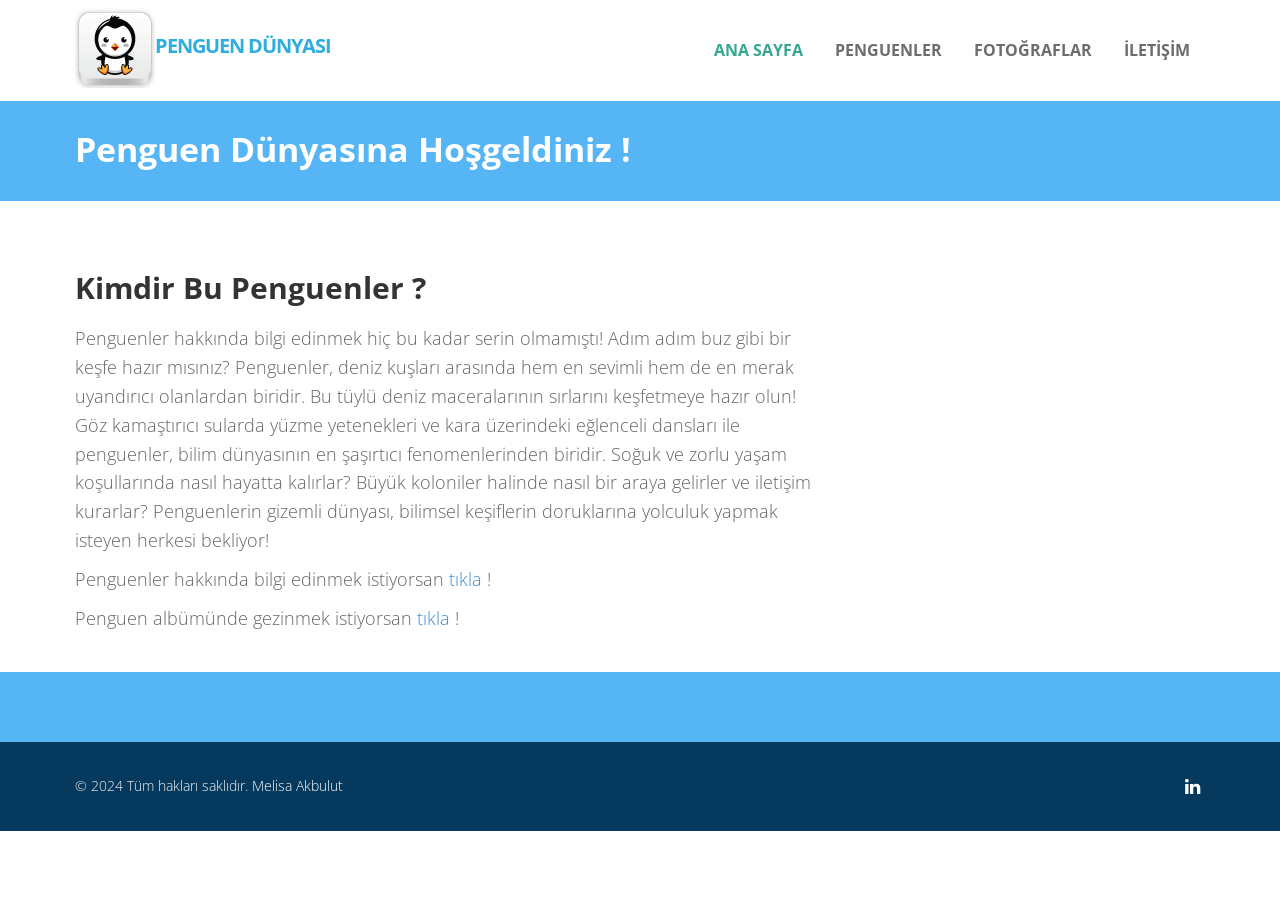
==== index.html @ 96fd43f3 "initial commit" ====
<!DOCTYPE html>
<html lang="tr">

<head>
	<meta charset="utf-8">
	<title>Penguen Dünyası</title>
	<meta name="viewport" content="width=device-width, initial-scale=1.0" />
	<meta name="description" content="" />
	<meta name="author" content="http://webthemez.com" />
	<link href="css/bootstrap.min.css" rel="stylesheet" />
	<link href="css/fancybox/jquery.fancybox.css" rel="stylesheet">
	<link href="css/jcarousel.css" rel="stylesheet" />
	<link href="css/flexslider.css" rel="stylesheet" />
	<link href="js/owl-carousel/owl.carousel.css" rel="stylesheet">
	<link href="css/style.css" rel="stylesheet" />
</head>

<body>
	<div id="wrapper">
		<header>
			<div class="navbar navbar-default navbar-static-top">
				<div class="container">
					<div class="navbar-header">
						<button type="button" class="navbar-toggle" data-toggle="collapse"
							data-target=".navbar-collapse">
							<span class="icon-bar"></span>
							<span class="icon-bar"></span>
							<span class="icon-bar"></span>
						</button>
					</div>
					<a class="navbar-brand" href="index.html"><img src="img/logo.png"
							alt="logo" />Penguen Dünyası</a>
					<div class="navbar-collapse collapse ">
						<ul class="nav navbar-nav">
							<li class="active"><a href="index.html">Ana Sayfa</a></li>
							<li><a href="about.html">Penguenler</a></li>
							<li><a href="services.html">Fotoğraflar</a></li>
							<li><a href="contact.html">İletişim</a></li>
						</ul>
					</div>
				</div>
			</div>
		</header>
		<section id="featured">
			<section id="inner-headline">
				<div class="container">
					<div class="row">
						<div class="col-lg-12">
							<h2 class="pageTitle">Penguen Dünyasına Hoşgeldiniz !</h2>
						</div>
					</div>
				</div>
			</section>
			<section id="content">
				<div class="container">
					<div class="row">
						<div class="col-md-8">
							<!-- Heading and para -->
							<div class="block-heading-two">
								<h3><span>Kimdir Bu Penguenler ?</span></h3>
							</div>
							<p>Penguenler hakkında bilgi edinmek hiç bu kadar serin
								olmamıştı! Adım adım buz gibi bir keşfe hazır mısınız?
								Penguenler, deniz kuşları arasında hem en sevimli hem de
								en merak uyandırıcı olanlardan biridir. Bu tüylü deniz
								maceralarının sırlarını keşfetmeye hazır olun! Göz
								kamaştırıcı sularda yüzme yetenekleri ve kara üzerindeki
								eğlenceli dansları ile penguenler, bilim dünyasının en
								şaşırtıcı fenomenlerinden biridir. Soğuk ve zorlu yaşam
								koşullarında nasıl hayatta kalırlar? Büyük koloniler
								halinde nasıl bir araya gelirler ve iletişim kurarlar?
								Penguenlerin gizemli dünyası, bilimsel keşiflerin
								doruklarına yolculuk yapmak isteyen herkesi bekliyor!
							</p>
							<p>Penguenler hakkında bilgi edinmek istiyorsan <a
									href="about.html">tıkla</a> !</p>
							<p>Penguen albümünde gezinmek istiyorsan <a
									href="services.html">tıkla</a> !</p>
						</div>
						<div class="col-md-4">
							<img style="max-width: 100%; max-height: 100%; margin-left: auto; margin-right: auto; display: block;"
								src="img/anasayfa.jpg" alt=""
								title="Bir Penguen Ailesi">
						</div>
					</div>


				</div>

			</section>
	</div>
	<footer>
		<div id="sub-footer">
			<div class="container">
				<div class="row">
					<div class="col-lg-6">
						<div class="copyright">
							<p>
								<span>&copy; 2024 Tüm hakları saklıdır.
								</span><a href="https://github.com/melibyte"
									target="_blank">Melisa Akbulut</a>
							</p>
						</div>
					</div>
					<div class="col-lg-6">
						<ul class="social-network">
							<li><a href="https://www.linkedin.com/in/melisa-akbulut/"
									data-placement="top" title="Linkedin"><i
										class="fa fa-linkedin"></i></a></li>
						</ul>
					</div>
				</div>
			</div>
		</div>
	</footer>
	</div>
	<script src="js/jquery.js"></script>
	<script src="js/jquery.easing.1.3.js"></script>
	<script src="js/bootstrap.min.js"></script>
	<script src="js/jquery.fancybox.pack.js"></script>
	<script src="js/jquery.fancybox-media.js"></script>
	<script src="js/portfolio/jquery.quicksand.js"></script>
	<script src="js/portfolio/setting.js"></script>
	<script src="js/jquery.flexslider.js"></script>
	<script src="js/animate.js"></script>
	<script src="js/custom.js"></script>
	<script src="js/owl-carousel/owl.carousel.js"></script>
</body>

</html>
---- css/style.css ----
/*
Author URI: http://webthemez.com/
Note: 
Licence under Creative Commons Attribution 3.0 
Donate to remove the back-link (webthemez.com) in this web template 
-------------------------------------------------------*/

@import url('http://fonts.googleapis.com/css?family=Noto+Serif:400,400italic,700|Open+Sans:400,600,700'); 
@import url('font-awesome.css');  
@import url('animate.css');


body {
	font-family:'Open Sans', Arial, sans-serif;
	font-size:18px;
	font-weight:300;
	line-height:1.6em;
	color:#656565;
}

a:active {
	outline:0;
}

.clear {
	clear:both;
}

h1,h2, h3, h4, h5, h6 {
	font-family:'Open Sans', Arial, sans-serif;
	font-weight:700;
	line-height:1.1em;
	color:#333;
	margin-bottom: 20px;
}
 
.container {
	padding:0 20px 0 20px;
	position:relative;
}

#wrapper{
	width:100%;
	margin:0;	
	padding:0;
}

.row,.row-fluid {
	margin-bottom:30px;
}

.row .row,.row-fluid .row-fluid{
	margin-bottom:30px;
}

.row.nomargin,.row-fluid.nomargin {
	margin-bottom:0;
}

img.img-polaroid {
	margin:0 0 20px 0;
}
.img-box {
	max-width:100%;
}
/*  Header
==================================== */
 
header .navbar {
    margin-bottom: 0;
}

.navbar-default {
    border: none;
}

.navbar-brand {
    color: #222;
	text-transform: uppercase;
    font-size: 20px;
    font-weight: 700;
    line-height: 1em;
	letter-spacing: -1px;
    margin-top: -10px;
    padding: 0 0 0 15px;
}
.navbar-default .navbar-brand{
color: #2FADDE;
}

header .navbar-collapse  ul.navbar-nav {
    float: right;
    margin-right: 0;
}

header .navbar-default{
    background-color: #FFFFFF; 
}

header .nav li a:hover,
header .nav li a:focus,
header .nav li.active a,
header .nav li.active a:hover,
header .nav li a.dropdown-toggle:hover,
header .nav li a.dropdown-toggle:focus,
header .nav li.active ul.dropdown-menu li a:hover,
header .nav li.active ul.dropdown-menu li.active a{
    -webkit-transition: all .3s ease;
    -moz-transition: all .3s ease;
    -ms-transition: all .3s ease;
    -o-transition: all .3s ease;
    transition: all .3s ease;
}


header .navbar-default .navbar-nav > .open > a,
header .navbar-default .navbar-nav > .open > a:hover,
header .navbar-default .navbar-nav > .open > a:focus {
    -webkit-transition: all .3s ease;
    -moz-transition: all .3s ease;
    -ms-transition: all .3s ease;
    -o-transition: all .3s ease;
    transition: all .3s ease;
}


header .navbar {
    min-height: 70px; 
	padding:18px 0;
}

header .navbar-nav > li  {
    padding-bottom: 12px;
    padding-top: 12px;
}

header  .navbar-nav > li > a {
    padding-bottom: 6px;
    padding-top: 5px;
    margin-left: 2px;
    line-height: 30px;
	font-weight: 700;
    -webkit-transition: all .3s ease;
    -moz-transition: all .3s ease;
    -ms-transition: all .3s ease;
    -o-transition: all .3s ease;
    transition: all .3s ease;
}


.dropdown-menu li a:hover {
    color: #fff !important;
}

header .nav .caret {
    border-bottom-color: #f5f5f5;
    border-top-color: #f5f5f5;
}
.navbar-default .navbar-nav > .active > a,
.navbar-default .navbar-nav > .active > a:hover,
.navbar-default .navbar-nav > .active > a:focus {
  background-color: #fff;
}
.navbar-default .navbar-nav > .open > a,
.navbar-default .navbar-nav > .open > a:hover,
.navbar-default .navbar-nav > .open > a:focus {
  background-color:  #fff;
}	
	

.dropdown-menu  {
    box-shadow: none;
    border-radius: 0;
	border: none;
}

.dropdown-menu li:last-child  {
	padding-bottom: 0 !important;
	margin-bottom: 0;
}

header .nav li .dropdown-menu  {
   padding: 0;
}

header .nav li .dropdown-menu li a {
   line-height: 28px;
   padding: 3px 12px;
}

/* --- menu --- */

header .navigation {
	float:right;
}

header ul.nav li {
	border:none;
	margin:0;
}

header ul.nav li a {	
	font-size:16px;
	border:none;
	font-weight:700;
	text-transform:uppercase;
}

header ul.nav li ul li a {	
	font-size:12px;
	border:none;
	font-weight:300;
	text-transform:uppercase;
}


.navbar .nav > li > a {
  color: #6C6C6C;
  text-shadow: none;
  /* border: 1px solid rgba(255, 255, 255, 0) !important; */
}

.navbar .nav a:hover {
	background:none;
}

.navbar .nav > .active > a,.navbar .nav > .active > a:hover {
	background:none;
	font-weight:700;
}

.navbar .nav > .active > a:active,.navbar .nav > .active > a:focus {
	background:none;
	outline:0;
	font-weight:700;
}

.navbar .nav li .dropdown-menu {
	z-index:2000;
}

header ul.nav li ul {
	margin-top:1px;
}
header ul.nav li ul li ul {
	margin:1px 0 0 1px;
}
.dropdown-menu .dropdown i {
	position:absolute;
	right:0;
	margin-top:3px;
	padding-left:20px;
}

.navbar .nav > li > .dropdown-menu:before {
  display: inline-block;
  border-right: none;
  border-bottom: none;
  border-left: none;
  border-bottom-color: none;
  content:none;
}
.navbar-default .navbar-nav>.active>a, .navbar-default .navbar-nav>.active>a:hover, .navbar-default .navbar-nav>.active>a:focus {
color: #37A691;  
/* background: #52C2AD; */
/* border: 1px solid #3AA994 !important; */
}


ul.nav li.dropdown a {
	z-index:1000;
	display:block;
}

 select.selectmenu {
	display:none;
}
.pageTitle{
color: #fff;
margin: 30px 0 3px;
display: inline-block;
}
 
#featured{
	width: 100%;
	background:#000;
	position:relative;
	margin:0;
	padding:0;
}

/*  Sliders
==================================== */
/* --- flexslider --- */

#featured .flexslider {
	padding:0;  
	background: #10264d; 
	position: relative; 
	/* zoom: 52; */
}
#featured .flexslider:after {
content:'';
background: rgba(17, 218, 180, 0.67);
position:absolute;
top:0px;
z-index:6;
width:100%;
height:100%;
}
.flex-direction-nav .flex-prev{
left:0px; 
}
.flex-direction-nav .flex-next{ 
right:0px;
}
.flex-caption {zoom: 1;
bottom: 35px; background-color: transparent; color: #fff; margin: 0; padding: 25px 25px 25px 30px; position: absolute; left: 10%; right:0px; }
.flex-caption h3 {color: #FFFFFF; letter-spacing: 1px; margin-bottom: 8px; text-transform: uppercase;font-size: 36px;}
.flex-caption p {margin: 0 0 15px;}
.skill-home{
margin-bottom:50px;
}
.c1{
border: #ed5441 1px solid;
background:#ed5441;
}
.c2{
border: #24c4db 1px solid;
background:#24c4db;
}
.c3{
border: #2FADDE 1px solid;
background:#2FADDE;
}
.c4{
border: #609cec 1px solid;
background:#609cec;
}
.skill-home .icons {
padding: 30px 0 0 0;
width: 100px;
height: 100px;
color: #fff;
font-size: 42px;
font-size: 42px; 
text-align: center;
-ms-border-radius: 50%;
-moz-border-radius: 50%;
-webkit-border-radius: 50%;
border-radius: 50%;
display: inline-table;
}
.skill-home h2 {
padding-top: 20px;
font-size: 36px;
font-weight: 700;
} 
.testimonial-solid {
padding: 50px 0 60px 0;
margin: 0 0 0 0;
/* background:#2FADDE; */
text-align: center;
}
.testi-icon-area {
text-align: center;
position: absolute;
top: -84px;
margin: 0 auto; 
width: 100%;
}
.testi-icon-area .quote {
padding: 15px 0 0 0;
margin: 0 0 0 0;
background: #ffffff;
text-align: center;
color: #2FADDE;
display: inline-table;
width: 70px;
height: 70px;
-ms-border-radius: 50%;
-moz-border-radius: 50%;
-webkit-border-radius: 50%;
border-radius: 50%;
font-size: 42px; 
border: 1px solid #2FADDE;
}

.testi-icon-area .carousel-inner { 
margin: 20px 0;
}
.carousel-indicators {
bottom: -30px;
}
/* Testimonial
----------------------------------*/
.testimonial-area {
padding: 0 0 0 0;
margin:0;
background: url(../img/low-poly01.jpg) fixed center center;
background-size: cover;
-webkit-background-size: cover;
-moz-background-size: cover;
-ms-background-size: cover;
}
.testimonial-solid p {
color: #202020;
font-size: 16px;
line-height: 30px;
font-style: italic;
} 
section.callaction {
	background:#fff;
	padding:50px 0 0 0;
}



/* Content
==================================== */

#content {
	position:relative;
	background:#fff;
	padding:50px 0 0px 0;
}

#content img {
	max-width:100%;
	height:auto;
	padding: 10px 10px 10px 10px;
}
 
.cta-text {
	text-align: center;
	margin-top:10px;
}


.big-cta .cta {
	margin-top:10px;
}
 
.box {
	width: 100%;
}
.box-gray  {
	background: #f8f8f8;
	padding: 20px 20px 30px;
}
.box-gray  h4,.box-gray  i {
	margin-bottom: 20px;
}
.box-bottom {
	padding: 20px 0;
	text-align: center;
}
.box-bottom a {
	color: #fff;
	font-weight: 700;
}
.box-bottom a:hover {
	color: #eee;
	text-decoration: none;
}


/* Bottom
==================================== */

#bottom {
	background:#fcfcfc;
	padding:50px 0 0;

}
/* twitter */
#twitter-wrapper {
    text-align: center;
    width: 70%;
    margin: 0 auto;
}
#twitter em {
    font-style: normal;
    font-size: 13px;
}

#twitter em.twitterTime a {
	font-weight:600;
}

#twitter ul {
    padding: 0;
	list-style:none;
}
#twitter ul li {
    font-size: 20px;
    line-height: 1.6em;
    font-weight: 300;
    margin-bottom: 20px;
    position: relative;
    word-break: break-word;
}


/* page headline
==================================== */

#inner-headline{
	background: #56b5f5;
	position:relative;
	margin:0;
	padding:0;
	color: #FFFFFF;
}


#inner-headline .inner-heading h2 {
	color:#fff;
	margin:20px 0 0 0;
}

/* --- breadcrumbs --- */
#inner-headline ul.breadcrumb {
	margin:30px 0 0;
	float:left;
}

#inner-headline ul.breadcrumb li {
	margin-bottom:0;
	padding-bottom:0;
}
#inner-headline ul.breadcrumb li {
	font-size:13px;
	color:#fff;
}

#inner-headline ul.breadcrumb li i{
	color:#dedede;
}

#inner-headline ul.breadcrumb li a {
	color:#fff;
}

ul.breadcrumb li a:hover {
	text-decoration:none;
}

/* Feature
============================ */
.content_white {
text-align: center;
padding: 3em 0;
}
.content_white {
text-align: center;
padding: 3em 0;
}
.featured_content {
background: #f6f6f6;
width:100%;
padding:60px 0;
}
.feature_grid1 .fa{
color: #6E6E6E;
border: 1px solid #0A6352;
border-radius: 50%;
width: 85px;
height: 85px;
background: rgb(255, 255, 255);
padding-top: 22px;
}
.featured_content h3 a{
font-size: 1.1em;
color: #555;
text-decoration: none;
}
.featured_content p {
color: #666;
font-size: 0.95em;
line-height: 1.5em;
margin-bottom: 1em;
}

.feature_btn {
display: inline-block;
padding: 6px 20px;
font-size: 1em;
cursor: pointer;
border: 1px solid #E6E6E6;
background: #37907F;
color: #FFF;
font-weight: 500;
text-decoration: none;
outline: none;
margin-top: 10px;
/* border-radius: 5px; */
}
/* Forms
============================= */

/* --- contact form  ---- */
form#contactform input[type="text"] {
  width: 100%;
  border: 1px solid #f5f5f5;
  min-height: 40px;
  padding-left:20px;
  font-size:13px;
  padding-right:20px;
  -webkit-box-sizing: border-box;
     -moz-box-sizing: border-box;
          box-sizing: border-box;

}

form#contactform textarea {
border: 1px solid #f5f5f5;
  width: 100%;
  padding-left:20px;
  padding-top:10px;
  font-size:13px;
  padding-right:20px;
  -webkit-box-sizing: border-box;
     -moz-box-sizing: border-box;
          box-sizing: border-box;

}

form#contactform .validation {
	font-size:11px;
}

#sendmessage {
	border:1px solid #e6e6e6;
	background:#f6f6f6;
	display:none;
	text-align:center;
	padding:15px 12px 15px 65px;
	margin:10px 0;
	font-weight:600;
	margin-bottom:30px;

}

#sendmessage.show,.show  {
	display:block;
}
 
form#commentform input[type="text"] {
  width: 100%;
  min-height: 40px;
  padding-left:20px;
  font-size:13px;
  padding-right:20px;
  -webkit-box-sizing: border-box;
     -moz-box-sizing: border-box;
          box-sizing: border-box;
	-webkit-border-radius: 2px 2px 2px 2px;
		-moz-border-radius: 2px 2px 2px 2px;
			border-radius: 2px 2px 2px 2px;

}

form#commentform textarea {
  width: 100%;
  padding-left:20px;
  padding-top:10px;
  font-size:13px;
  padding-right:20px;
  -webkit-box-sizing: border-box;
     -moz-box-sizing: border-box;
          box-sizing: border-box;
	-webkit-border-radius: 2px 2px 2px 2px;
		-moz-border-radius: 2px 2px 2px 2px;
			border-radius: 2px 2px 2px 2px;
}


/* --- search form --- */
.search{
	float:right;
	margin:35px 0 0;
	padding-bottom:0;
}

#inner-headline form.input-append {
	margin:0;
	padding:0;
}



/*  Portfolio
================================ */

.work-nav #filters {
	margin: 0;
	padding: 0;
	list-style: none;
}

.work-nav #filters li {
	margin: 0 10px 30px 0;
	padding: 0;
	float:left;
}

.work-nav #filters li a {
	color: #7F8289;
	font-size: 16px;
	display: block;	
}

.work-nav #filters li a:hover {

}

.work-nav #filters li a.selected {
	color: #DE5E60;
}

#thumbs {
	margin: 0;
	padding: 0;	
}

#thumbs li {
	list-style-type: none;
}

.item-thumbs {
	position: relative;
	overflow: hidden;
	margin-bottom: 30px;
	cursor: pointer;
}

.item-thumbs a + img {
	width: 100%;	
}

.item-thumbs .hover-wrap {
	position: absolute;
	display: block;
	width: 100%;
	height: 100%;
	
	opacity: 0;
	filter: alpha(opacity=0);
	
	-webkit-transition: all 450ms ease-out 0s;	
	   -moz-transition: all 450ms ease-out 0s;
		 -o-transition: all 450ms ease-out 0s;
		    transition: all 450ms ease-out 0s;
		  
	-webkit-transform: rotateY(180deg) scale(0.5,0.5);
	   -moz-transform: rotateY(180deg) scale(0.5,0.5);
		-ms-transform: rotateY(180deg) scale(0.5,0.5);
		 -o-transform: rotateY(180deg) scale(0.5,0.5);
			transform: rotateY(180deg) scale(0.5,0.5);	
}

.item-thumbs:hover .hover-wrap,
.item-thumbs.active .hover-wrap {
	opacity: 1;
	filter: alpha(opacity=100);
	
	-webkit-transform: rotateY(0deg) scale(1,1);
	   -moz-transform: rotateY(0deg) scale(1,1);
		-ms-transform: rotateY(0deg) scale(1,1);
		 -o-transform: rotateY(0deg) scale(1,1);
		    transform: rotateY(0deg) scale(1,1);
}

.item-thumbs .hover-wrap .overlay-img {
	position: absolute;
	width: 90%;
height: 100%;
opacity: 0.80;
filter: alpha(opacity=80);
background: #2FADDE;
}

.item-thumbs .hover-wrap .overlay-img-thumb {
	position: absolute;
	border-radius: 60px;
	top: 50%;
	left: 45%;
	margin: -16px 0 0 -16px;
	color: #fff;
	font-size: 32px;
	line-height: 1em;	
	opacity: 1;
	filter: alpha(opacity=100);
}
 
ul.portfolio-categ{
	margin:10px 0 30px 0;
	padding:0;
	float:left;
	list-style:none;
}

ul.portfolio-categ li{
margin: 0; 
float: left;
list-style: none;
font-size: 13px;
font-weight: 600;
border: 1px solid #D5D5D5;
margin-right: 15px;
}

ul.portfolio-categ li a{
	display:block;
	padding: 8px 20px;
	color:#353535;
}
ul.portfolio-categ li.active{

border: 1px solid #2FADDE;
}
ul.portfolio-categ li.active a:hover, ul.portfolio-categ li a:hover,ul.portfolio-categ li a:focus,ul.portfolio-categ li a:active {
	text-decoration:none;
	outline:0; 
}
  #accordion-alt3 .panel-heading h4 {
font-size: 13px;
line-height: 28px;
}
.panel .panel-heading h4 {
font-weight: 400;
}
.panel-title {
margin-top: 0;
margin-bottom: 0;
font-size: 15px;
color: inherit;
}
.panel-group .panel {
margin-bottom: 0;
border-radius: 2px;
}
.panel {
margin-bottom: 18px;
background-color: #F4F4F4;
border: 1px solid transparent;
border-radius: 2px;
-webkit-box-shadow: 0 1px 1px rgba(0,0,0,0.05);
box-shadow: 0 1px 1px rgba(0,0,0,0.05);
}
#accordion-alt3 .panel-heading h4 a i {
font-size: 16px;
line-height: 18px;
width: 18px;
height: 18px;
margin-right: 5px;
color: #046E5A;
text-align: center;
/* border-radius: 50%; */
margin-left: 6px;
/* background: #046E5A; */
font-weight: bold;
}  
.progress.pb-sm {
height: 6px!important;
}
.progress {
box-shadow: inset 0 0 2px rgba(0,0,0,.1);
}
.progress {
overflow: hidden;
height: 18px;
margin-bottom: 18px;
background-color: #f5f5f5;
border-radius: 2px;
-webkit-box-shadow: inset 0 1px 2px rgba(0,0,0,0.1);
box-shadow: inset 0 1px 2px rgba(0,0,0,0.1);
}
.progress .progress-bar.progress-bar-red {
background: #ed5441;
} 
.progress .progress-bar.progress-bar-green {
background: #51d466;
}
.progress .progress-bar.progress-bar-lblue {
background: #32c8de;
}
/* --- portfolio detail --- */
.top-wrapper {
	margin-bottom:20px;
}
.info-blocks {
margin-bottom: 15px;
}
.info-blocks i.icon-info-blocks {
float: left;
color: #777;
font-size: 30px;
min-width: 50px;
margin-top: 10px;
text-align: center;
}
.info-blocks .info-blocks-in {
padding: 0 10px;
overflow: hidden;
}
.info-blocks .info-blocks-in h3 {
color: #555;
font-size: 20px;
line-height: 28px;
margin:0px;
}
.info-blocks .info-blocks-in p {
font-size: 12px;
}
  
blockquote {
	font-size:16px;
	font-weight:400;
	font-family:'Noto Serif', serif;
	font-style:italic;
	padding-left:0;
	color:#a2a2a2;
	line-height:1.6em;
	border:none;
}

blockquote cite 							{ display:block; font-size:12px; color:#666; margin-top:10px; }
blockquote cite:before 					{ content:"\2014 \0020"; }
blockquote cite a,
blockquote cite a:visited,
blockquote cite a:visited 				{ color:#555; }

/* --- pullquotes --- */

.pullquote-left {
	display:block;
	color:#a2a2a2;
	font-family:'Noto Serif', serif;
	font-size:14px;
	line-height:1.6em;
	padding-left:20px;
}

.pullquote-right {
	display:block;
	color:#a2a2a2;
	font-family:'Noto Serif', serif;
	font-size:14px;
	line-height:1.6em;
	padding-right:20px;
}

/* --- button --- */
.btn{text-align: center;
background: #14987F;
color: #fff;
border-radius: 0;border: 0;}
.btn-theme {
	color: #fff;
}
.btn-theme:hover {
	color: #eee;
}

/* --- list style --- */

ul.general {
	list-style:none;
	margin-left:0;
}

ul.link-list{
	margin:0;
	padding:0;
	list-style:none;
}

ul.link-list li{
	margin:0;
	padding:2px 0 2px 0;
	list-style:none;
}
footer{
background: #56b5f5;
}
footer ul.link-list li a{
	color:#fff;
}
footer ul.link-list li a:hover {
	color:#eee;
}
/* --- Heading style --- */

h4.heading {
	font-weight:700;
}

.heading { margin-bottom: 30px; }

.heading {
	position: relative;
	
}


.widgetheading {
	width:100%;

	padding:0;
}

#bottom .widgetheading {
	position: relative;
	border-bottom: #e6e6e6 1px solid;
	padding-bottom: 9px;
}

aside .widgetheading {
	position: relative;
	border-bottom: #e9e9e9 1px solid;
	padding-bottom: 9px;
}

footer .widgetheading {
	position: relative;
}

footer .widget .social-network {
	position:relative;
}


#bottom .widget .widgetheading span, aside .widget .widgetheading span, footer .widget .widgetheading span {	
	position: absolute;
	width: 60px;
	height: 1px;
	bottom: -1px;
	right:0;

}
.box-area{
border: 1px solid #E7E7E7;
padding:0 15px;
padding-top: 41px;
margin-top: -42px;
}
/* --- Map --- */
.map{
	position:relative;
	margin-top:-50px;
	margin-bottom:40px;
}

.map iframe{
	width:100%;
	height:450px;
	border:none;
}

.map-grid iframe{
	width:100%;
	height:350px;
	border:none;
	margin:0 0 -5px 0;
	padding:0;
}

 
ul.team-detail{
	margin:-10px 0 0 0;
	padding:0;
	list-style:none;
}

ul.team-detail li{
	border-bottom:1px dotted #e9e9e9;
	margin:0 0 15px 0;
	padding:0 0 15px 0;
	list-style:none;
}

ul.team-detail li label {
	font-size:13px;
}

ul.team-detail li h4, ul.team-detail li label{
	margin-bottom:0;
}

ul.team-detail li ul.social-network {
	border:none;
	margin:0;
	padding:0;
}

ul.team-detail li ul.social-network li {
	border:none;	
	margin:0;
}
ul.team-detail li ul.social-network li i {
	margin:0;
}

 
.pricing-title{
	background:#fff;
	text-align:center;
	padding:10px 0 10px 0;
}

.pricing-title h3{
	font-weight:600;
	margin-bottom:0;
}

.pricing-offer{
	background: #fcfcfc;
	text-align: center;
	padding:40px 0 40px 0;
	font-size:18px;
	border-top:1px solid #e6e6e6;
	border-bottom:1px solid #e6e6e6;
}

.pricing-box.activeItem .pricing-offer{
	color:#fff;
}

.pricing-offer strong{
	font-size:78px;
	line-height:89px;
}

.pricing-offer sup{
	font-size:28px;
}

.pricing-container{
	background: #fff;
	text-align:center;
	font-size:14px;
}

.pricing-container strong{
color:#353535;
}

.pricing-container ul{
	list-style:none;
	padding:0;
	margin:0;
}

.pricing-container ul li{
	border-bottom: 1px solid #CFCFCF;
list-style: none;
padding: 15px 0 15px 0;
margin: 0 0 0 0;
color: #222;
}

.pricing-action{
	margin:0;
	background: #fcfcfc;
	text-align:center;
	padding:20px 0 30px 0;
}

.pricing-wrapp{
	margin:0 auto;
	width:100%;
	background:#fd0000;
}
 .pricing-box-item {
border: 1px solid #e6e6e6;
	background:#fcfcfc;
	position:relative;
	margin:0 0 20px 0;
	padding:0;
  -webkit-box-shadow: 0 2px 0 rgba(0,0,0,0.03);
  -moz-box-shadow: 0 2px 0 rgba(0,0,0,0.03);
  box-shadow: 0 2px 0 rgba(0,0,0,0.03);
  -webkit-box-sizing: border-box;
  -moz-box-sizing: border-box;
  box-sizing: border-box;
}

.pricing-box-item .pricing-heading {
	background: #fcfcfc;
	text-align: center;
	padding:0px 0 0px 0;
	display:block;
}
.pricing-box-item.activeItem .pricing-heading {
	background: #fcfcfc;
	text-align: center;
	padding:0px 0 1px 0;
	border-bottom:none;
	display:block;
	color:#fff;
}
.pricing-box-item.activeItem .pricing-heading h3 {
	 
}

.pricing-box-item .pricing-heading h3 strong {
	font-size:28px;
	font-weight:700;
	letter-spacing:-1px;
}
.pricing-box-item .pricing-heading h3 {
	font-size:32px;
	font-weight:300;
	letter-spacing:-1px;
}

.pricing-box-item .pricing-terms {
	text-align: center;
	background: #0E987E;
	display: block;
	overflow: hidden;
	padding: 11px 0 5px; 
}

.pricing-box-item .pricing-terms  h6 {
	font-style:italic;
	margin-top:10px;
	color:#fff;
	font-size:17px;
	font-family:'Noto Serif', serif;
}

.pricing-box-item .icon .price-circled {
    margin: 10px 10px 10px 0;
    display: inline-block !important;
    text-align: center !important;
    color: #fff;
    width: 68px;
    height: 68px;
	padding:12px;
    font-size: 16px;
	font-weight:700;
    line-height: 68px;
    text-shadow:none;
    cursor: pointer;
    background-color: #888;
    border-radius: 64px;
    -moz-border-radius: 64px;
    -webkit-border-radius: 64px;
}

.pricing-box-item  .pricing-action{
	margin:0;
	text-align:center;
	padding:30px 0 30px 0;
}
 
/* ===== Widgets ===== */

/* --- flickr --- */
.widget .flickr_badge {
	width:100%;
}
.widget .flickr_badge img { margin: 0 9px 20px 0; }

footer .widget .flickr_badge {
    width: 100%;
}
footer .widget .flickr_badge img {
    margin: 0 9px 20px 0;
}

.flickr_badge img {
    width: 50px;
    height: 50px;
    float: left;
	margin: 0 9px 20px 0;
}
 
/* --- Recent post widget --- */

.recent-post{
	margin:20px 0 0 0;
	padding:0;
	line-height:18px;
}

.recent-post h5 a:hover {
	text-decoration:none;
}

.recent-post .text h5 a {
	color:#353535;
}

  
footer{
	padding:50px 0 0 0;
	color:#f8f8f8;
}

footer a {
	color:#fff;
}

footer a:hover {
	color:#eee;
}

footer h1, footer h2, footer h3, footer h4, footer h5, footer h6{
	color:#fff;
}

footer address {
	line-height:1.6em;
}

footer h5 a:hover, footer a:hover {
	text-decoration:none;
}

ul.social-network {
	list-style:none;
	margin:0;
}

ul.social-network li {
	display:inline;
	margin: 0 5px;
}

#sub-footer{
	text-shadow:none;
	color:#f5f5f5;
	padding:0;
	padding-top:30px;
	margin:20px 0 0 0;
	background: #053a5e;
}

#sub-footer p{
	margin:0;
	padding:0;
}

#sub-footer span{
	color:#f5f5f5;
}

.copyright {
	text-align:left;
	font-size:14px;
}

#sub-footer ul.social-network {
	float:right;
}

  

/* scroll to top */
.scrollup{
    position:fixed;
	width:32px;
	height:32px;
    bottom:0px;
    right:20px;
	background: #222;
	
}

a.scrollup {
	outline:0;
	text-align: center;
}

a.scrollup:hover,a.scrollup:active,a.scrollup:focus {
	opacity:1;
	text-decoration:none;
}
a.scrollup i {
	margin-top: 10px;
	color: #fff;
}
a.scrollup i:hover {
	text-decoration:none;
}



 
.absolute{
	position:absolute;
}

.relative{
	position:relative;
}

.aligncenter{
	text-align:center;
}

.aligncenter span{
	margin-left:0;
}

.floatright {
	float:right;
}

.floatleft {
	float:left;
}

.floatnone {
	float:none;
}

.aligncenter {
	text-align:center;
}
 
img.pull-left, .align-left{
	float:left;
	margin:0 15px 15px 0;
}

.widget img.pull-left {
	float:left;
	margin:0 15px 15px 0;
}

img.pull-right, .align-right {
	float:right;
	margin:0 0 15px 15px;
}

article img.pull-left, article .align-left{
	float:left;
	margin:5px 15px 15px 0;
}

article img.pull-right, article .align-right{
	float:right;
	margin:5px 0 15px 15px;
}
 ============================= */

.clear-marginbot{
	margin-bottom:0;
}

.marginbot10{
	margin-bottom:10px;
}
.marginbot20{
	margin-bottom:20px;
}
.marginbot30{
	margin-bottom:30px;
}
.marginbot40{
	margin-bottom:40px;
}

.clear-margintop{
	margin-top:0;
}

.margintop10{
	margin-top:10px;
}

.margintop20{
	margin-top:20px;
}

.margintop30{
	margin-top:30px;
}

.margintop40{
	margin-top:40px;
}
a.feature_btn:hover {
    color: #fff;
    text-decoration: none;
}
.btn-default:hover, .btn-default:focus, .btn-default:active, .btn-default.active, .open .dropdown-toggle.btn-default {
color: #FFF;
background-color: #12B293;
}
.txtContent p{
color:#000;
}
/*  Media queries 
============================= */

@media (min-width: 768px) and (max-width: 979px) {

	a.detail{
		background:none;
		width:100%;
	}


	
	footer .widget form  input#appendedInputButton {
		  display: block;
		  width: 91%;
		  -webkit-border-radius: 4px 4px 4px 4px;
			 -moz-border-radius: 4px 4px 4px 4px;
				  border-radius: 4px 4px 4px 4px;
	}
	
	footer .widget form  .input-append .btn {
		  display: block;
		  width: 100%;
		  padding-right: 0;
		  padding-left: 0;
		  -webkit-box-sizing: border-box;
			 -moz-box-sizing: border-box;
				  box-sizing: border-box;
				  margin-top:10px;
	}

	ul.related-folio li{
		width:156px;
		margin:0 20px 0 0;
	}	
}

@media (max-width: 767px) {

  body {
    padding-right: 0;
    padding-left: 0;
  }
	.navbar-brand {
		margin-top: 10px;
		border-bottom: none;
	}
	.navbar-header {
		margin-top: 20px;
		border-bottom: none;
	}
	
	.navbar-nav {
		border-top: none;
		float: none;
		width: 100%;
	}
.navbar .nav > .active > a, .navbar .nav > .active > a:hover {
background: none;
font-weight: 700;
color: #1B1B1B;
}
	header .navbar-nav > li {
padding-bottom: 13px;
padding-top: 12px;
}
	header .nav li .dropdown-menu  {
		margin-top: 0;
	}

	.dropdown-menu {
	  position: absolute;
	  top: 0;
	  left: 40px;
	  z-index: 1000;
	  display: none;
	  float: left;
	  min-width: 160px;
	  padding: 5px 0;
	  margin: 2px 0 0;
	  font-size: 13px;
	  list-style: none;
	  background-color: #fff;
	  background-clip: padding-box;
	  border: 1px solid #f5f5f5;
	  border: 1px solid rgba(0, 0, 0, .15);
	  border-radius: 0;
	  -webkit-box-shadow: 0 6px 12px rgba(0, 0, 0, .175);
			  box-shadow: 0 6px 12px rgba(0, 0, 0, .175);
	}
	

	
	.navbar-collapse.collapse  {
		border: none;
		overflow: hidden;
	}

	
	.box {
		border-bottom:1px solid #e9e9e9;
		padding-bottom:20px;
	}

	#featured .flexslider .slide-caption {
		width: 90%; 
		padding: 2%; 
		position: absolute; 
		left: 0; 
		bottom: -40px; 
	}


	#inner-headline .breadcrumb {
		float:left;
		clear:both;
		width:100%;
	}

	.breadcrumb > li {
		font-size:13px;
	}

	
	ul.portfolio li article a i.icon-48{
		width:20px;
		height:20px;
		font-size:16px;
		line-height:20px;
	}


	.left-sidebar{
		border-right:none;
		padding:0 0 0 0;
		border-bottom: 1px dotted #e6e6e6;
		padding-bottom:10px;
		margin-bottom:40px;
	}
	
	.right-sidebar{
		margin-top:30px;
		border-left:none;
		padding:0 0 0 0;
	}
	
	
	footer .col-lg-1, footer .col-lg-2, footer .col-lg-3, footer .col-lg-4, footer .col-lg-5, footer .col-lg-6, 
	footer .col-lg-7, footer .col-lg-8, footer .col-lg-9, footer .col-lg-10, footer .col-lg-11, footer .col-lg-12{
		margin-bottom:20px;
	}

	#sub-footer ul.social-network {
		float:left;
	}
	

	
  [class*="span"] {
		margin-bottom:20px;
  }

}

@media (max-width: 480px) {
	.bottom-article a.pull-right {
		float:left;
		margin-top:20px;
	}


	.search{
		float:left;
	}

	.flexslider .flex-caption {
		display:none;
	}


	.cta-text {
		margin:0 auto;
		text-align:center;	
	}
	
	ul.portfolio li article a i{
		width:20px;
		height:20px;
		font-size:14px;
	}


}
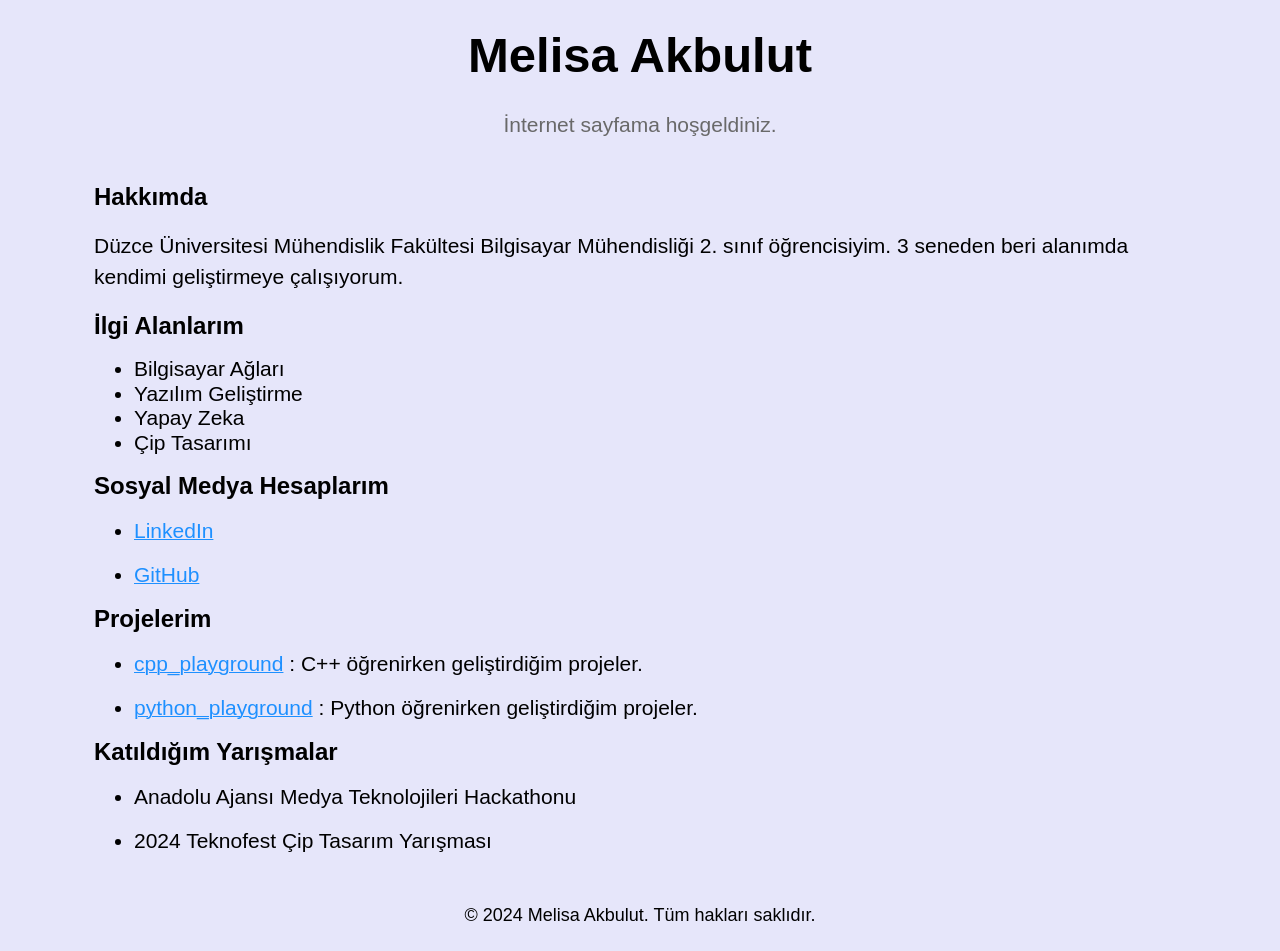
==== commit a8d3f9a3: "first cimmit" ====
--- a/index.html
+++ b/index.html
@@ -1,130 +1,61 @@
 <!DOCTYPE html>
+
 <html lang="tr">
+	<head>
+		<meta charset="UTF-8">
+		<meta name="viewport" content="width=device-width, initial-scale=1.0">
+		<meta name="author" content="Melisa Akbulut">
+		<link href="style.css" rel="stylesheet" type="text/css">
+		<title>Melisa Akbulut</title>
+	</head>
+	<body>
+		<header>
+			<h1>Melisa Akbulut</h1>
+			<p>İnternet sayfama hoşgeldiniz.</p>
+		</header>
+		<main>
+			<section>
+				<h2> Hakkımda </h2>
+				<p>Düzce Üniversitesi Mühendislik Fakültesi Bilgisayar Mühendisliği 2. sınıf öğrencisiyim. 3 seneden beri alanımda kendimi geliştirmeye çalışıyorum. </p>
+			</section>
+			<section>
+				<h2> İlgi Alanlarım </h2>
+				<ul>
+					<li> Bilgisayar Ağları </li>
+					<li> Yazılım Geliştirme </li>
+					<li> Yapay Zeka </li>
+					<li> Çip Tasarımı </li>
+				</ul>
+			</section>
+			<section id="sosyal-medya">
+				<h2>Sosyal Medya Hesaplarım</h2>
+				<ul>
+					<li>
+						<p><a href="https://www.likedin.com/in/melisa-akbulut" target="_blank">LinkedIn</a></p>
+					</li>
+					<li>
+						<p><a href="https://github.com/melibyte" target="_blank">GitHub</a></p>
+					</li>
+				</ul>
+			</section>
+			<section id="projelerim">
+				<h2>Projelerim</h2>
+				<ul>
+					<li><p><a href="https://github.com/melibyte/cpp_playground" target="_blank">cpp_playground</a> : C++ öğrenirken geliştirdiğim projeler.</p></li>
+					<li><p><a href="https://github.com/melibyte/python_playground" target="_blank">python_playground</a> : Python öğrenirken geliştirdiğim projeler.</p></li>
+			</section>
+			<section>
+				<h2>Katıldığım Yarışmalar</h2>
+				<ul>
+					<li><p>Anadolu Ajansı Medya Teknolojileri Hackathonu</p></li>
+					<li><p>2024 Teknofest Çip Tasarım Yarışması</p></li>
+				</ul>
+			</section>
 
-<head>
-	<meta charset="utf-8">
-	<title>Penguen Dünyası</title>
-	<meta name="viewport" content="width=device-width, initial-scale=1.0" />
-	<meta name="description" content="" />
-	<meta name="author" content="http://webthemez.com" />
-	<link href="css/bootstrap.min.css" rel="stylesheet" />
-	<link href="css/fancybox/jquery.fancybox.css" rel="stylesheet">
-	<link href="css/jcarousel.css" rel="stylesheet" />
-	<link href="css/flexslider.css" rel="stylesheet" />
-	<link href="js/owl-carousel/owl.carousel.css" rel="stylesheet">
-	<link href="css/style.css" rel="stylesheet" />
-</head>
+		</main>
+		<footer>
+			<p>&copy; 2024 Melisa Akbulut. Tüm hakları saklıdır.</p>
+		</footer>
+	</body>
+</html>
 
-<body>
-	<div id="wrapper">
-		<header>
-			<div class="navbar navbar-default navbar-static-top">
-				<div class="container">
-					<div class="navbar-header">
-						<button type="button" class="navbar-toggle" data-toggle="collapse"
-							data-target=".navbar-collapse">
-							<span class="icon-bar"></span>
-							<span class="icon-bar"></span>
-							<span class="icon-bar"></span>
-						</button>
-					</div>
-					<a class="navbar-brand" href="index.html"><img src="img/logo.png"
-							alt="logo" />Penguen Dünyası</a>
-					<div class="navbar-collapse collapse ">
-						<ul class="nav navbar-nav">
-							<li class="active"><a href="index.html">Ana Sayfa</a></li>
-							<li><a href="about.html">Penguenler</a></li>
-							<li><a href="services.html">Fotoğraflar</a></li>
-							<li><a href="contact.html">İletişim</a></li>
-						</ul>
-					</div>
-				</div>
-			</div>
-		</header>
-		<section id="featured">
-			<section id="inner-headline">
-				<div class="container">
-					<div class="row">
-						<div class="col-lg-12">
-							<h2 class="pageTitle">Penguen Dünyasına Hoşgeldiniz !</h2>
-						</div>
-					</div>
-				</div>
-			</section>
-			<section id="content">
-				<div class="container">
-					<div class="row">
-						<div class="col-md-8">
-							<!-- Heading and para -->
-							<div class="block-heading-two">
-								<h3><span>Kimdir Bu Penguenler ?</span></h3>
-							</div>
-							<p>Penguenler hakkında bilgi edinmek hiç bu kadar serin
-								olmamıştı! Adım adım buz gibi bir keşfe hazır mısınız?
-								Penguenler, deniz kuşları arasında hem en sevimli hem de
-								en merak uyandırıcı olanlardan biridir. Bu tüylü deniz
-								maceralarının sırlarını keşfetmeye hazır olun! Göz
-								kamaştırıcı sularda yüzme yetenekleri ve kara üzerindeki
-								eğlenceli dansları ile penguenler, bilim dünyasının en
-								şaşırtıcı fenomenlerinden biridir. Soğuk ve zorlu yaşam
-								koşullarında nasıl hayatta kalırlar? Büyük koloniler
-								halinde nasıl bir araya gelirler ve iletişim kurarlar?
-								Penguenlerin gizemli dünyası, bilimsel keşiflerin
-								doruklarına yolculuk yapmak isteyen herkesi bekliyor!
-							</p>
-							<p>Penguenler hakkında bilgi edinmek istiyorsan <a
-									href="about.html">tıkla</a> !</p>
-							<p>Penguen albümünde gezinmek istiyorsan <a
-									href="services.html">tıkla</a> !</p>
-						</div>
-						<div class="col-md-4">
-							<img style="max-width: 100%; max-height: 100%; margin-left: auto; margin-right: auto; display: block;"
-								src="img/anasayfa.jpg" alt=""
-								title="Bir Penguen Ailesi">
-						</div>
-					</div>
-
-
-				</div>
-
-			</section>
-	</div>
-	<footer>
-		<div id="sub-footer">
-			<div class="container">
-				<div class="row">
-					<div class="col-lg-6">
-						<div class="copyright">
-							<p>
-								<span>&copy; 2024 Tüm hakları saklıdır.
-								</span><a href="https://github.com/melibyte"
-									target="_blank">Melisa Akbulut</a>
-							</p>
-						</div>
-					</div>
-					<div class="col-lg-6">
-						<ul class="social-network">
-							<li><a href="https://www.linkedin.com/in/melisa-akbulut/"
-									data-placement="top" title="Linkedin"><i
-										class="fa fa-linkedin"></i></a></li>
-						</ul>
-					</div>
-				</div>
-			</div>
-		</div>
-	</footer>
-	</div>
-	<script src="js/jquery.js"></script>
-	<script src="js/jquery.easing.1.3.js"></script>
-	<script src="js/bootstrap.min.js"></script>
-	<script src="js/jquery.fancybox.pack.js"></script>
-	<script src="js/jquery.fancybox-media.js"></script>
-	<script src="js/portfolio/jquery.quicksand.js"></script>
-	<script src="js/portfolio/setting.js"></script>
-	<script src="js/jquery.flexslider.js"></script>
-	<script src="js/animate.js"></script>
-	<script src="js/custom.js"></script>
-	<script src="js/owl-carousel/owl.carousel.js"></script>
-</body>
-
-</html>
--- a/style.css
+++ b/style.css
@@ -0,0 +1,77 @@
+html {
+	background-color: #e6e6fa;
+	color: black;
+	font-family: Arial, sans-serif;
+	font-size: 15px;
+	line-height: 1.5;
+}
+
+body {
+	width: %50; 
+	margin: 2px;
+	padding: 2px;
+}
+
+header h1 {
+	color: black;
+	margin: 2px;
+	padding-top: 13px;
+	padding-bottom: 13*x;
+	font-size: 49px;
+	text-align: center;
+}
+
+header p {
+	color: #696969;
+	text-align: center;
+	font-size: 21px;
+	line-height: 1;
+}
+
+main {
+	margin: 50px;
+}
+
+main section {
+	margin-top: 20px;
+	margin-right: 40px;
+	margin-left: 40px;
+	margin-bottom: 20px;
+}
+
+main section h1 {
+	color: blue;
+	font-size: 24px;
+}
+
+main section h2 {
+	color: black;
+	font-size: 24px;
+	line-height: 1;
+}
+
+main section p {
+	color: black;
+	font-size: 21px;
+}
+
+li{
+	font-size: 21px;
+	line-height: 1.1;
+	margin-top: 1.3px;
+	margin-bottom: 1.3px;
+}
+
+a {
+	color: #1e90ff;
+	text-decoration: underline;
+	text-decoration-color: #1e90ff;
+	text-decoration-thickness: 1.3px;
+	line-height: 0.5;
+}
+
+footer p{
+	text-align: center;
+	font-size: 18px;
+}
+
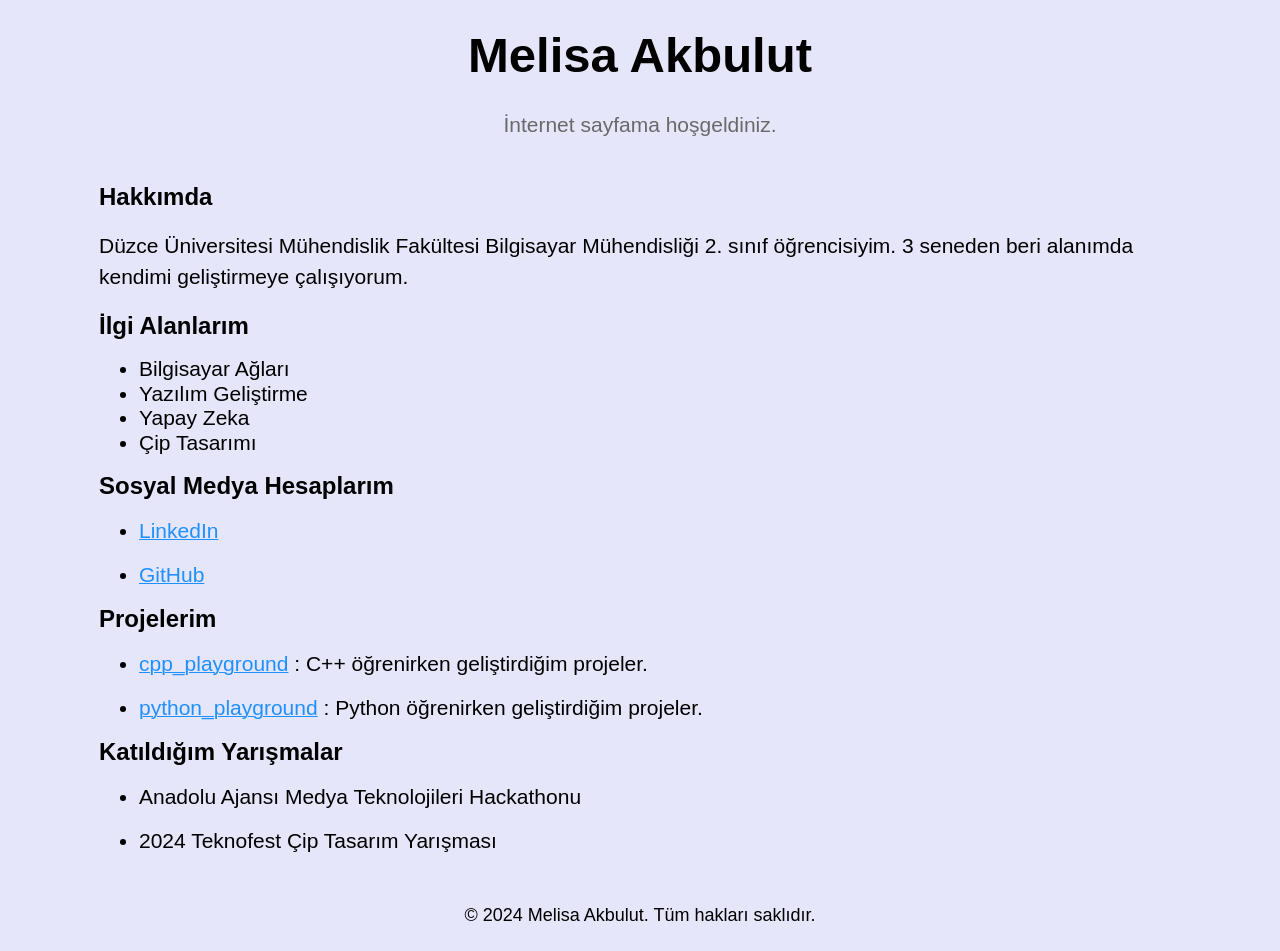
==== commit 6181b320: "first commit" ====
--- a/index.html
+++ b/index.html
@@ -31,7 +31,7 @@
 				<h2>Sosyal Medya Hesaplarım</h2>
 				<ul>
 					<li>
-						<p><a href="https://www.likedin.com/in/melisa-akbulut" target="_blank">LinkedIn</a></p>
+						<p><a href="https://www.linkedin.com/in/melisa-akbulut/" target="_blank">LinkedIn</a></p>
 					</li>
 					<li>
 						<p><a href="https://github.com/melibyte" target="_blank">GitHub</a></p>
--- a/style.css
+++ b/style.css
@@ -34,8 +34,8 @@
 
 main section {
 	margin-top: 20px;
-	margin-right: 40px;
-	margin-left: 40px;
+	margin-right: 45px;
+	margin-left: 45px;
 	margin-bottom: 20px;
 }
 
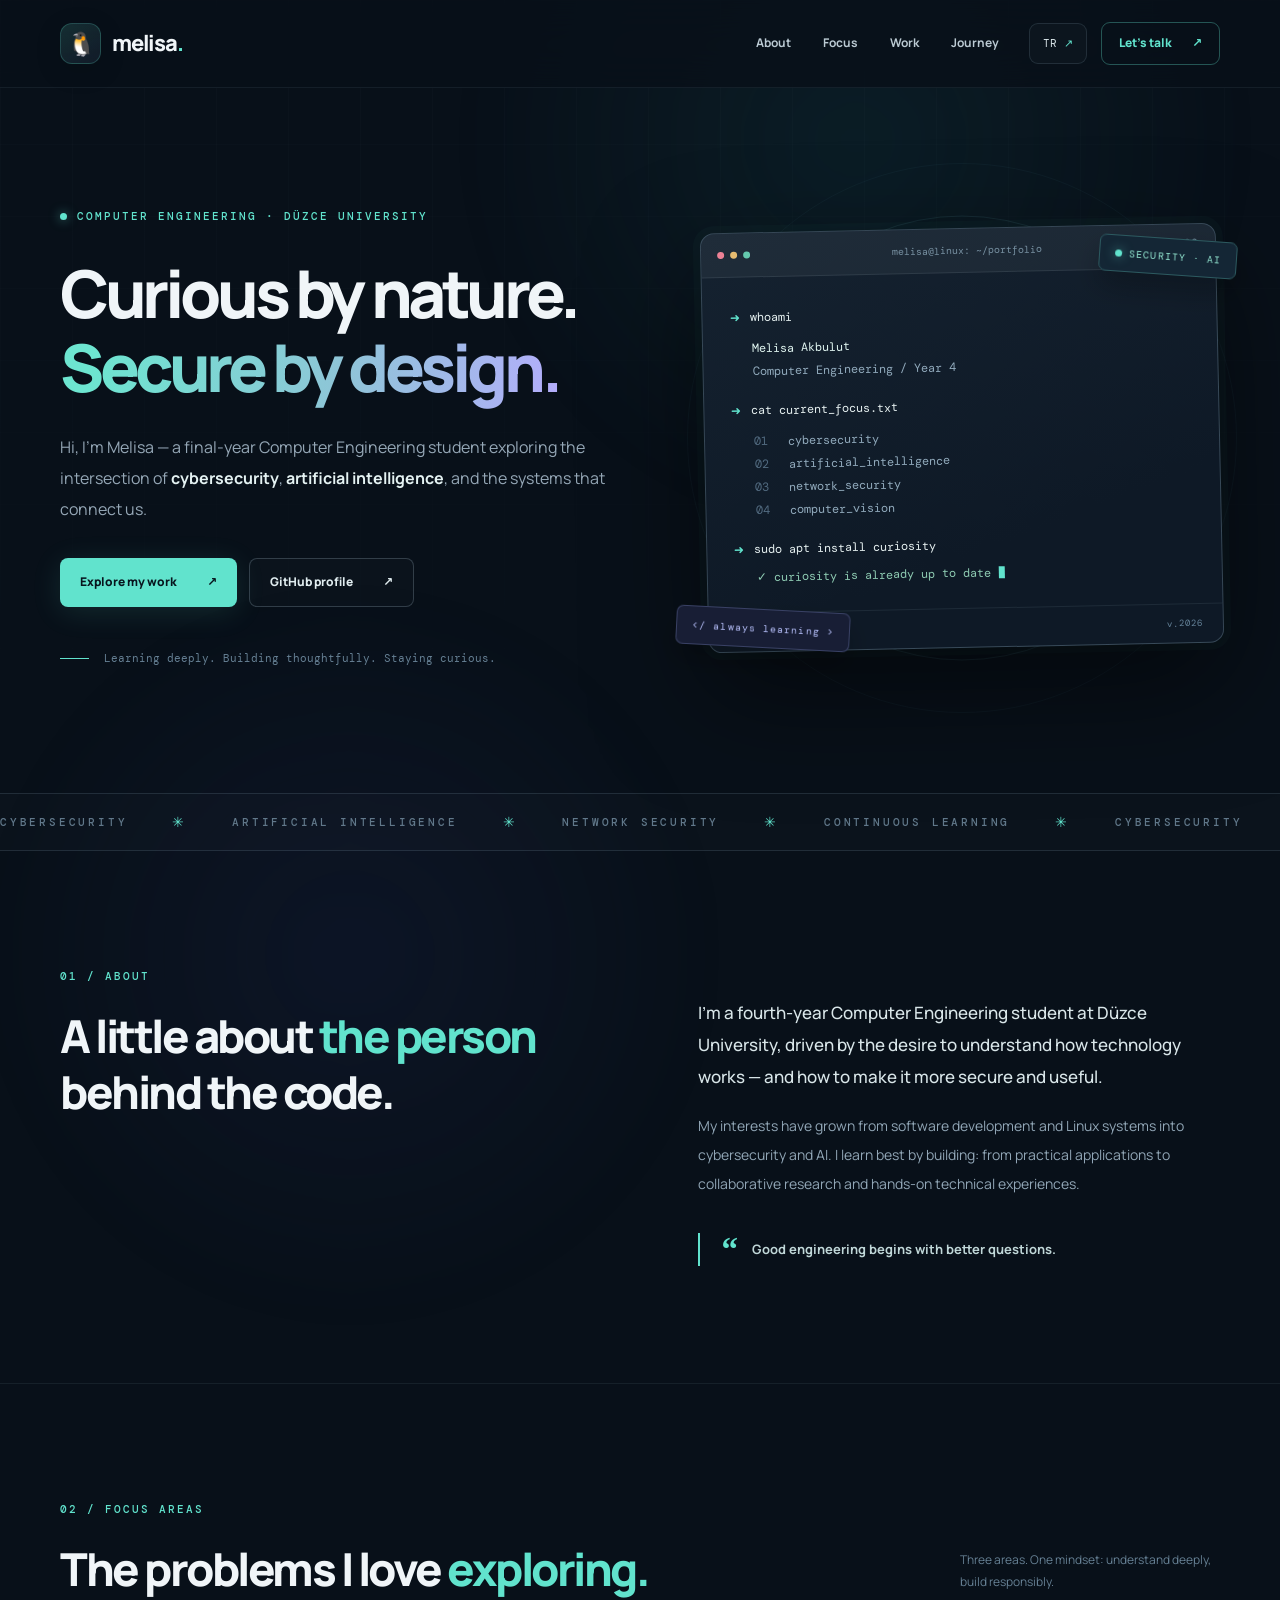
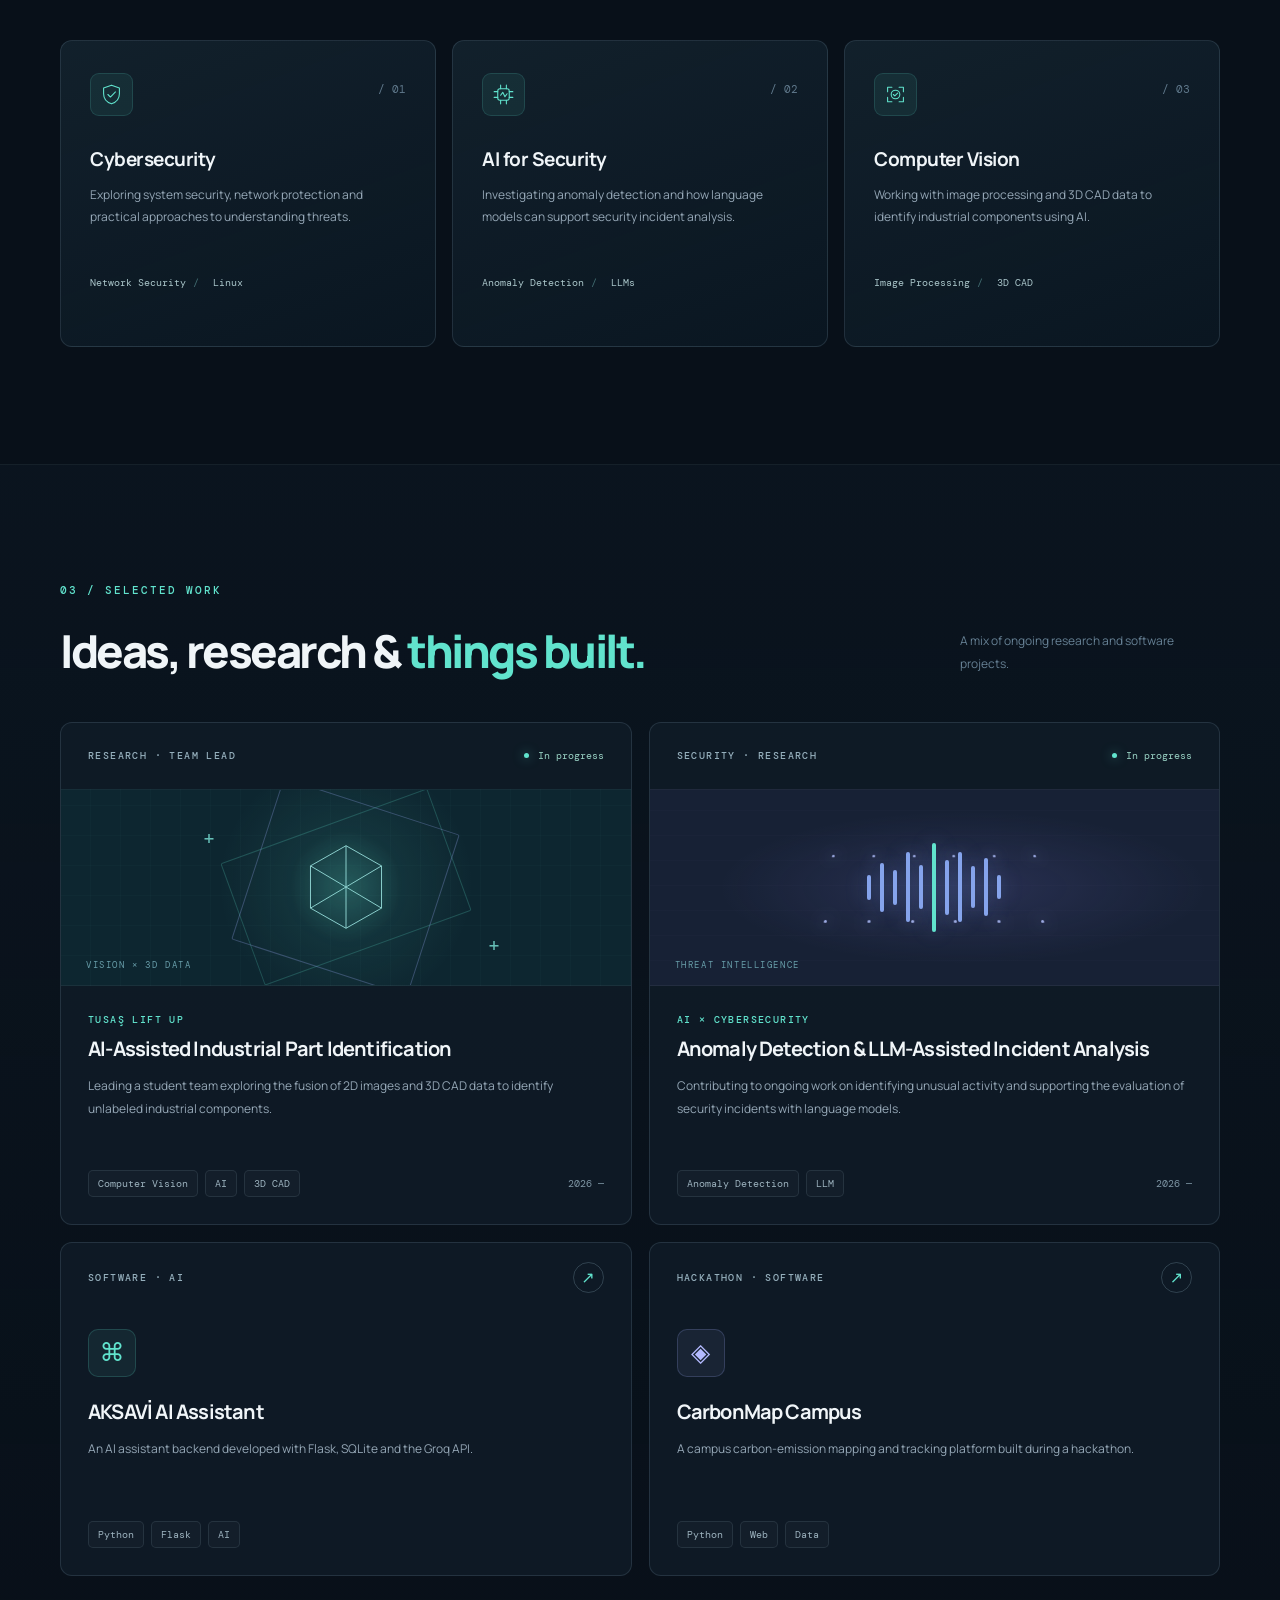
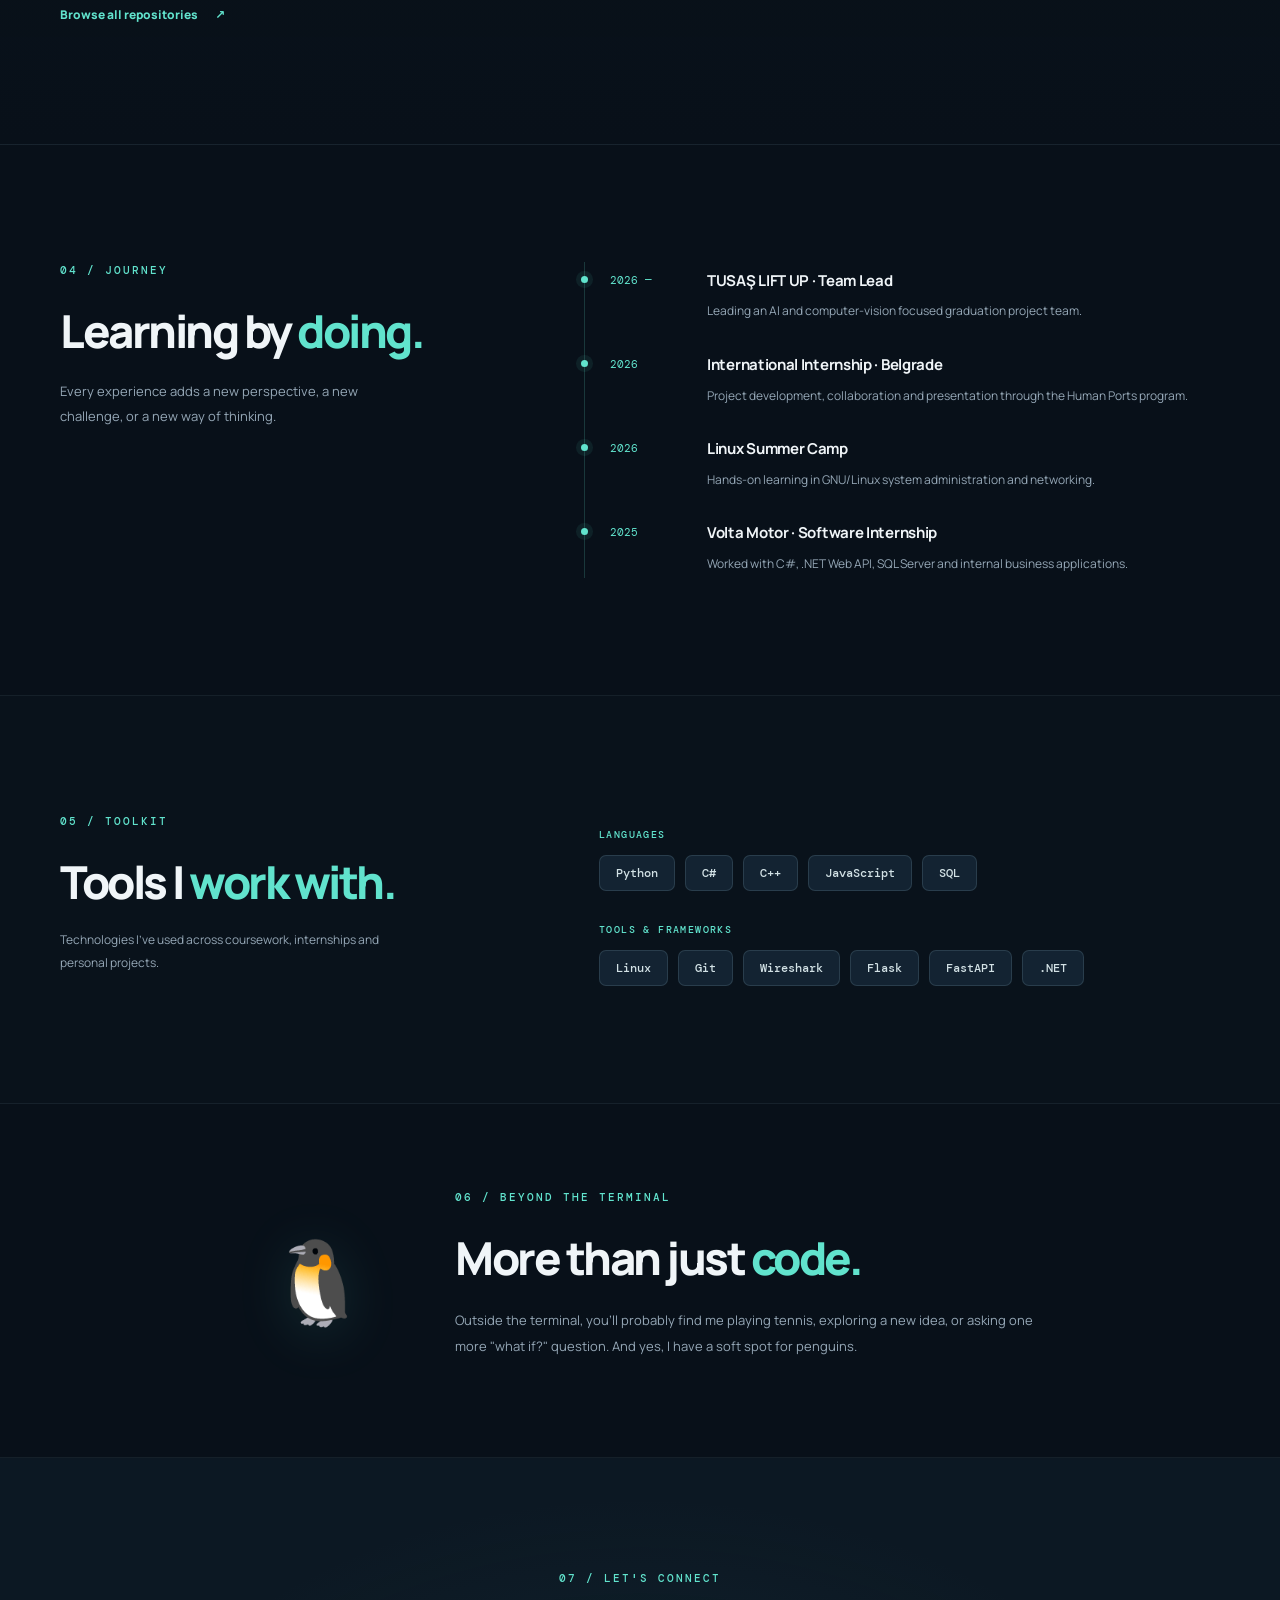
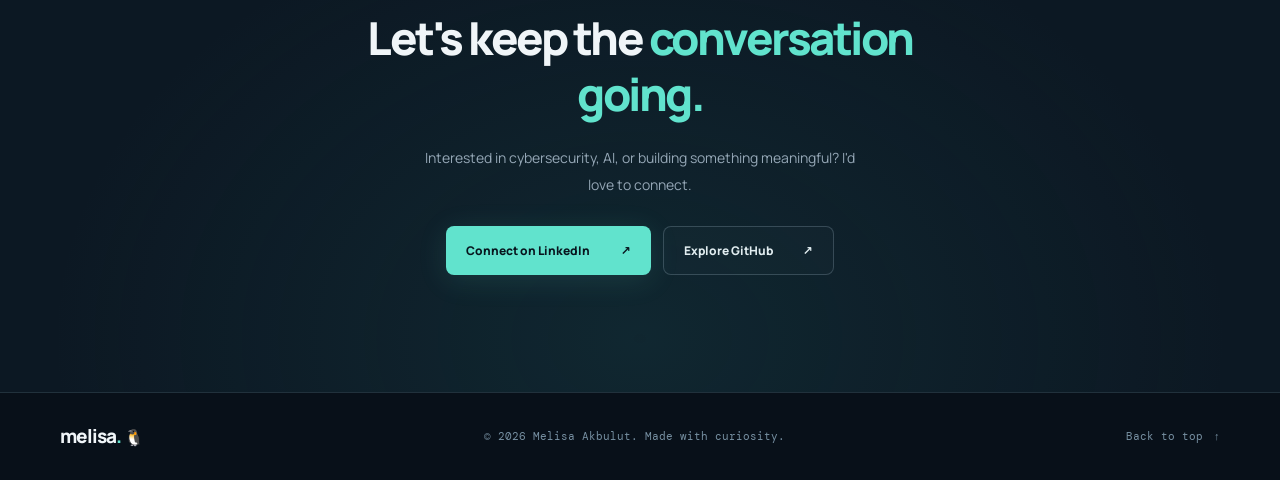
==== commit 7a76df77: "Add files via upload redesign personal portfolio website" ====
--- a/index.html
+++ b/index.html
@@ -1,61 +1,194 @@
 <!DOCTYPE html>
+<html lang="en">
+<head>
+  <meta charset="UTF-8" />
+  <meta name="viewport" content="width=device-width, initial-scale=1" />
+  <meta name="theme-color" content="#081019" />
+  <meta name="description" content="Melisa Akbulut — Computer Engineering student exploring cybersecurity, artificial intelligence, and meaningful software projects." />
+  <meta name="author" content="Melisa Akbulut" />
+  <meta property="og:type" content="website" />
+  <meta property="og:title" content="Melisa Akbulut — Cybersecurity & AI" />
+  <meta property="og:description" content="Curious by nature. Secure by design. Explore my work, interests and journey in technology." />
+  <meta property="og:url" content="https://melibyte.github.io/" />
+  <title>Melisa Akbulut — Cybersecurity & AI</title>
+  <link rel="icon" href="data:image/svg+xml,%3Csvg xmlns='http://www.w3.org/2000/svg' viewBox='0 0 100 100'%3E%3Ctext y='.9em' font-size='90'%3E🐧%3C/text%3E%3C/svg%3E" />
+  <link rel="preconnect" href="https://fonts.googleapis.com" />
+  <link rel="preconnect" href="https://fonts.gstatic.com" crossorigin />
+  <link href="https://fonts.googleapis.com/css2?family=DM+Mono:wght@400;500&family=Manrope:wght@400;500;600;700;800&display=swap" rel="stylesheet" />
+  <link rel="stylesheet" href="style.css" />
+</head>
+<body>
+  <a class="skip-link" href="#main" data-i18n="skip">Skip to content</a>
+  <div class="ambient ambient-one" aria-hidden="true"></div>
+  <div class="ambient ambient-two" aria-hidden="true"></div>
+  <div class="page-grid" aria-hidden="true"></div>
 
-<html lang="tr">
-	<head>
-		<meta charset="UTF-8">
-		<meta name="viewport" content="width=device-width, initial-scale=1.0">
-		<meta name="author" content="Melisa Akbulut">
-		<link href="style.css" rel="stylesheet" type="text/css">
-		<title>Melisa Akbulut</title>
-	</head>
-	<body>
-		<header>
-			<h1>Melisa Akbulut</h1>
-			<p>İnternet sayfama hoşgeldiniz.</p>
-		</header>
-		<main>
-			<section>
-				<h2> Hakkımda </h2>
-				<p>Düzce Üniversitesi Mühendislik Fakültesi Bilgisayar Mühendisliği 2. sınıf öğrencisiyim. 3 seneden beri alanımda kendimi geliştirmeye çalışıyorum. </p>
-			</section>
-			<section>
-				<h2> İlgi Alanlarım </h2>
-				<ul>
-					<li> Bilgisayar Ağları </li>
-					<li> Yazılım Geliştirme </li>
-					<li> Yapay Zeka </li>
-					<li> Çip Tasarımı </li>
-				</ul>
-			</section>
-			<section id="sosyal-medya">
-				<h2>Sosyal Medya Hesaplarım</h2>
-				<ul>
-					<li>
-						<p><a href="https://www.linkedin.com/in/melisa-akbulut/" target="_blank">LinkedIn</a></p>
-					</li>
-					<li>
-						<p><a href="https://github.com/melibyte" target="_blank">GitHub</a></p>
-					</li>
-				</ul>
-			</section>
-			<section id="projelerim">
-				<h2>Projelerim</h2>
-				<ul>
-					<li><p><a href="https://github.com/melibyte/cpp_playground" target="_blank">cpp_playground</a> : C++ öğrenirken geliştirdiğim projeler.</p></li>
-					<li><p><a href="https://github.com/melibyte/python_playground" target="_blank">python_playground</a> : Python öğrenirken geliştirdiğim projeler.</p></li>
-			</section>
-			<section>
-				<h2>Katıldığım Yarışmalar</h2>
-				<ul>
-					<li><p>Anadolu Ajansı Medya Teknolojileri Hackathonu</p></li>
-					<li><p>2024 Teknofest Çip Tasarım Yarışması</p></li>
-				</ul>
-			</section>
+  <header class="site-header">
+    <div class="container header-inner">
+      <a class="brand" href="#home" aria-label="Melisa Akbulut — homepage">
+        <span class="brand-mark" aria-hidden="true">🐧</span>
+        <span>melisa<span class="brand-dot">.</span></span>
+      </a>
+      <nav class="main-nav" id="main-nav" aria-label="Main navigation">
+        <a href="#about" data-i18n="navAbout">About</a>
+        <a href="#focus" data-i18n="navFocus">Focus</a>
+        <a href="#work" data-i18n="navWork">Work</a>
+        <a href="#journey" data-i18n="navJourney">Journey</a>
+      </nav>
+      <div class="header-actions">
+        <button type="button" class="lang-switch" id="lang-switch" aria-label="Switch language to Turkish" title="Switch language">TR <span aria-hidden="true">↗</span></button>
+        <a class="nav-contact" href="#contact"><span data-i18n="navContact">Let's talk</span> <span aria-hidden="true">↗</span></a>
+        <button type="button" id="menu-toggle" class="menu-toggle" aria-label="Open menu" aria-expanded="false" aria-controls="main-nav"><span></span><span></span></button>
+      </div>
+    </div>
+  </header>
 
-		</main>
-		<footer>
-			<p>&copy; 2024 Melisa Akbulut. Tüm hakları saklıdır.</p>
-		</footer>
-	</body>
+  <main id="main">
+    <section class="hero container" id="home" aria-labelledby="hero-title">
+      <div class="hero-copy">
+        <p class="eyebrow"><span class="signal-dot"></span> <span data-i18n="heroEyebrow">COMPUTER ENGINEERING · DÜZCE UNIVERSITY</span></p>
+        <h1 id="hero-title"><span data-i18n="heroLine1">Curious by nature.</span><br /><span class="gradient-text" data-i18n="heroLine2">Secure by design.</span></h1>
+        <p class="hero-description" data-i18n="heroDescription">Hi, I'm Melisa — a final-year Computer Engineering student exploring the intersection of <strong>cybersecurity</strong>, <strong>artificial intelligence</strong>, and the systems that connect us.</p>
+        <div class="hero-actions">
+          <a class="btn btn-primary" href="#work"><span data-i18n="heroCta1">Explore my work</span><span aria-hidden="true">↗</span></a>
+          <a class="btn btn-outline" href="https://github.com/melibyte" target="_blank" rel="noopener noreferrer"><span data-i18n="heroCta2">GitHub profile</span><span aria-hidden="true">↗</span></a>
+        </div>
+        <div class="hero-meta"><span class="meta-line" aria-hidden="true"></span><span data-i18n="heroMeta">Learning deeply. Building thoughtfully. Staying curious.</span></div>
+      </div>
+
+      <div class="hero-visual" aria-label="Terminal-inspired introduction">
+        <div class="visual-halo" aria-hidden="true"></div>
+        <div class="orbit orbit-one" aria-hidden="true"></div>
+        <div class="orbit orbit-two" aria-hidden="true"></div>
+        <div class="floating-label floating-label-top"><span class="mini-dot"></span> <span>SECURITY · AI</span></div>
+        <div class="terminal">
+          <div class="terminal-bar"><div class="window-dots" aria-hidden="true"><i></i><i></i><i></i></div><span>melisa@linux: ~/portfolio</span><span class="terminal-symbol">⌘</span></div>
+          <div class="terminal-body">
+            <div class="terminal-line"><span class="prompt">➜</span> <span class="command">whoami</span></div>
+            <div class="terminal-output"><span class="accent">Melisa Akbulut</span><br />Computer Engineering / Year 4</div>
+            <div class="terminal-line"><span class="prompt">➜</span> <span class="command">cat current_focus.txt</span></div>
+            <div class="terminal-output"><span class="output-index">01</span> cybersecurity<br /><span class="output-index">02</span> artificial_intelligence<br /><span class="output-index">03</span> network_security<br /><span class="output-index">04</span> computer_vision</div>
+            <div class="terminal-line"><span class="prompt">➜</span> <span class="command">sudo apt install curiosity</span></div>
+            <div class="terminal-success">✓ curiosity is already up to date<span class="cursor" aria-hidden="true"></span></div>
+          </div>
+          <div class="terminal-footer"><span><span class="live-dot"></span> LINUX ENVIRONMENT</span><span>v.2026</span></div>
+        </div>
+        <div class="floating-label floating-label-bottom">&lt;/ always learning &gt;</div>
+      </div>
+    </section>
+
+    <div class="marquee-wrapper" aria-label="Interests"><div class="marquee-track" aria-hidden="true"><span>CYBERSECURITY</span><b>✳</b><span>ARTIFICIAL INTELLIGENCE</span><b>✳</b><span>NETWORK SECURITY</span><b>✳</b><span>CONTINUOUS LEARNING</span><b>✳</b><span>CYBERSECURITY</span><b>✳</b><span>ARTIFICIAL INTELLIGENCE</span><b>✳</b><span>NETWORK SECURITY</span><b>✳</b><span>CONTINUOUS LEARNING</span><b>✳</b></div></div>
+
+    <section class="section about-section" id="about" aria-labelledby="about-heading">
+      <div class="container about-layout">
+        <div class="section-intro"><span class="section-index">01 / <span data-i18n="labelAbout">ABOUT</span></span><h2 id="about-heading" data-i18n="aboutHeading">A little about <em>the person</em> behind the code.</h2></div>
+        <div class="about-copy"><p class="lead" data-i18n="aboutLead">I'm a fourth-year Computer Engineering student at Düzce University, driven by the desire to understand how technology works — and how to make it more secure and useful.</p><p data-i18n="aboutText">My interests have grown from software development and Linux systems into cybersecurity and AI. I learn best by building: from practical applications to collaborative research and hands-on technical experiences.</p><div class="quote-line"><span class="quote-mark">“</span><span data-i18n="aboutQuote">Good engineering begins with better questions.</span></div></div>
+      </div>
+    </section>
+
+    <section class="section focus-section" id="focus" aria-labelledby="focus-heading">
+      <div class="container">
+        <div class="section-heading-row"><div><span class="section-index">02 / <span data-i18n="labelFocus">FOCUS AREAS</span></span><h2 id="focus-heading" data-i18n="focusHeading">The problems I love <em>exploring.</em></h2></div><p class="section-side-note" data-i18n="focusSide">Three areas. One mindset: understand deeply, build responsibly.</p></div>
+        <div class="focus-grid">
+          <article class="focus-card"><div class="focus-icon" aria-hidden="true"><svg viewBox="0 0 32 32" fill="none"><path d="M16 3L27 7V15C27 22 22.4 26.9 16 29C9.6 26.9 5 22 5 15V7L16 3Z"/><path d="M11 16L14.5 19.5L21.5 12.5"/></svg></div><div class="focus-number">/ 01</div><h3 data-i18n="focus1Title">Cybersecurity</h3><p data-i18n="focus1Text">Exploring system security, network protection and practical approaches to understanding threats.</p><div class="focus-tags"><span>Network Security</span><span>Linux</span></div></article>
+          <article class="focus-card"><div class="focus-icon" aria-hidden="true"><svg viewBox="0 0 32 32" fill="none"><rect x="8" y="8" width="16" height="16" rx="3"/><path d="M12 3V8M20 3V8M12 24V29M20 24V29M3 12H8M3 20H8M24 12H29M24 20H29"/><path d="M12 17L15 13L18 19L21 15"/></svg></div><div class="focus-number">/ 02</div><h3 data-i18n="focus2Title">AI for Security</h3><p data-i18n="focus2Text">Investigating anomaly detection and how language models can support security incident analysis.</p><div class="focus-tags"><span>Anomaly Detection</span><span>LLMs</span></div></article>
+          <article class="focus-card"><div class="focus-icon" aria-hidden="true"><svg viewBox="0 0 32 32" fill="none"><path d="M5 12V6H11M21 6H27V12M27 20V26H21M11 26H5V20"/><circle cx="16" cy="16" r="6"/><path d="M13 16L15 18L19 14"/></svg></div><div class="focus-number">/ 03</div><h3 data-i18n="focus3Title">Computer Vision</h3><p data-i18n="focus3Text">Working with image processing and 3D CAD data to identify industrial components using AI.</p><div class="focus-tags"><span>Image Processing</span><span>3D CAD</span></div></article>
+        </div>
+      </div>
+    </section>
+
+    <section class="section work-section" id="work" aria-labelledby="work-heading">
+      <div class="container"><div class="section-heading-row"><div><span class="section-index">03 / <span data-i18n="labelWork">SELECTED WORK</span></span><h2 id="work-heading" data-i18n="workHeading">Ideas, research &amp; <em>things built.</em></h2></div><p class="section-side-note" data-i18n="workSide">A mix of ongoing research and software projects.</p></div>
+        <div class="work-grid">
+          <article class="project-card project-featured"><div class="project-top"><span class="project-category" data-i18n="project1Category">RESEARCH · TEAM LEAD</span><span class="status status-progress"><span class="mini-dot"></span> <span data-i18n="inProgress">In progress</span></span></div><div class="project-art art-vision" aria-hidden="true"><div class="vision-frame vision-frame-one"></div><div class="vision-frame vision-frame-two"></div><span class="vision-cross cross-one">+</span><span class="vision-cross cross-two">+</span><div class="vision-core"><svg viewBox="0 0 100 100" fill="none"><path d="M50 7L87 28V72L50 93L13 72V28L50 7Z"/><path d="M50 7V50M13 28L50 50L87 28M50 50V93"/><path d="M13 72L50 50L87 72"/></svg></div><span class="art-caption">VISION × 3D DATA</span></div><div class="project-content"><p class="project-eyebrow">TUSAŞ LIFT UP</p><h3 data-i18n="project1Title">AI-Assisted Industrial Part Identification</h3><p data-i18n="project1Desc">Leading a student team exploring the fusion of 2D images and 3D CAD data to identify unlabeled industrial components.</p><div class="project-footer"><div class="project-tags"><span>Computer Vision</span><span>AI</span><span>3D CAD</span></div><span class="project-year">2026 —</span></div></div></article>
+          <article class="project-card project-featured"><div class="project-top"><span class="project-category" data-i18n="project2Category">SECURITY · RESEARCH</span><span class="status status-progress"><span class="mini-dot"></span> <span data-i18n="inProgress2">In progress</span></span></div><div class="project-art art-security" aria-hidden="true"><div class="network-grid"><i></i><i></i><i></i><i></i><i></i><i></i><i></i><i></i><i></i><i></i><i></i><i></i></div><div class="security-wave"><span></span><span></span><span></span><span></span><span></span><span></span><span></span><span></span><span></span><span></span><span></span></div><span class="art-caption">THREAT INTELLIGENCE</span></div><div class="project-content"><p class="project-eyebrow" data-i18n="project2Eyebrow">AI × CYBERSECURITY</p><h3 data-i18n="project2Title">Anomaly Detection &amp; LLM-Assisted Incident Analysis</h3><p data-i18n="project2Desc">Contributing to ongoing work on identifying unusual activity and supporting the evaluation of security incidents with language models.</p><div class="project-footer"><div class="project-tags"><span>Anomaly Detection</span><span>LLM</span></div><span class="project-year">2026 —</span></div></div></article>
+          <article class="project-card project-compact"><div class="project-top"><span class="project-category" data-i18n="project3Category">SOFTWARE · AI</span><a class="round-arrow" href="https://github.com/melibyte/aksavi-ai" target="_blank" rel="noopener noreferrer" aria-label="AKSAVİ AI Assistant GitHub repository">↗</a></div><div class="project-content"><div class="project-glyph">⌘</div><h3>AKSAVİ AI Assistant</h3><p data-i18n="project3Desc">An AI assistant backend developed with Flask, SQLite and the Groq API.</p><div class="project-footer"><div class="project-tags"><span>Python</span><span>Flask</span><span>AI</span></div></div></div></article>
+          <article class="project-card project-compact"><div class="project-top"><span class="project-category" data-i18n="project4Category">HACKATHON · SOFTWARE</span><a class="round-arrow" href="https://github.com/melibyte/carbonmap-campus" target="_blank" rel="noopener noreferrer" aria-label="CarbonMap Campus GitHub repository">↗</a></div><div class="project-content"><div class="project-glyph">◈</div><h3>CarbonMap Campus</h3><p data-i18n="project4Desc">A campus carbon-emission mapping and tracking platform built during a hackathon.</p><div class="project-footer"><div class="project-tags"><span>Python</span><span>Web</span><span>Data</span></div></div></div></article>
+        </div>
+        <a class="text-link" href="https://github.com/melibyte?tab=repositories" target="_blank" rel="noopener noreferrer"><span data-i18n="allRepositories">Browse all repositories</span><span aria-hidden="true">↗</span></a>
+      </div>
+    </section>
+
+    <section class="section journey-section" id="journey" aria-labelledby="journey-heading"><div class="container journey-layout"><div class="journey-title"><span class="section-index">04 / <span data-i18n="labelJourney">JOURNEY</span></span><h2 id="journey-heading" data-i18n="journeyHeading">Learning by <em>doing.</em></h2><p data-i18n="journeySubtitle">Every experience adds a new perspective, a new challenge, or a new way of thinking.</p></div><div class="timeline"><div class="timeline-item"><span class="timeline-year">2026 —</span><div><h3 data-i18n="timeline1Title">TUSAŞ LIFT UP · Team Lead</h3><p data-i18n="timeline1Desc">Leading an AI and computer-vision focused graduation project team.</p></div></div><div class="timeline-item"><span class="timeline-year">2026</span><div><h3 data-i18n="timeline2Title">International Internship · Belgrade</h3><p data-i18n="timeline2Desc">Project development, collaboration and presentation through the Human Ports program.</p></div></div><div class="timeline-item"><span class="timeline-year">2026</span><div><h3 data-i18n="timeline3Title">Linux Summer Camp</h3><p data-i18n="timeline3Desc">Hands-on learning in GNU/Linux system administration and networking.</p></div></div><div class="timeline-item"><span class="timeline-year">2025</span><div><h3 data-i18n="timeline4Title">Volta Motor · Software Internship</h3><p data-i18n="timeline4Desc">Worked with C#, .NET Web API, SQL Server and internal business applications.</p></div></div></div></div></section>
+
+    <section class="section stack-section" aria-labelledby="stack-heading"><div class="container stack-layout"><div><span class="section-index">05 / <span data-i18n="labelToolkit">TOOLKIT</span></span><h2 id="stack-heading" data-i18n="stackHeading">Tools I <em>work with.</em></h2><p data-i18n="stackSubtitle">Technologies I've used across coursework, internships and personal projects.</p></div><div class="stack-groups"><div class="stack-group"><h3 data-i18n="stackLanguages">LANGUAGES</h3><div class="chip-list"><span>Python</span><span>C#</span><span>C++</span><span>JavaScript</span><span>SQL</span></div></div><div class="stack-group"><h3 data-i18n="stackTools">TOOLS &amp; FRAMEWORKS</h3><div class="chip-list"><span>Linux</span><span>Git</span><span>Wireshark</span><span>Flask</span><span>FastAPI</span><span>.NET</span></div></div></div></div></section>
+
+    <section class="section beyond-section"><div class="container beyond-layout"><div class="beyond-symbol" aria-hidden="true">🐧</div><div><span class="section-index">06 / <span data-i18n="labelBeyond">BEYOND THE TERMINAL</span></span><h2 data-i18n="beyondHeading">More than just <em>code.</em></h2><p data-i18n="beyondText">Outside the terminal, you'll probably find me playing tennis, exploring a new idea, or asking one more "what if?" question. And yes, I have a soft spot for penguins.</p></div></div></section>
+
+    <section class="contact-section" id="contact" aria-labelledby="contact-heading"><div class="container contact-inner"><span class="section-index">07 / <span data-i18n="labelContact">LET'S CONNECT</span></span><h2 id="contact-heading" data-i18n="contactHeading">Let's keep the <em>conversation going.</em></h2><p data-i18n="contactText">Interested in cybersecurity, AI, or building something meaningful? I'd love to connect.</p><div class="contact-actions"><a class="btn btn-primary" href="https://www.linkedin.com/in/melisa-akbulut/" target="_blank" rel="noopener noreferrer"><span data-i18n="contactLinkedin">Connect on LinkedIn</span><span aria-hidden="true">↗</span></a><a class="btn btn-outline" href="https://github.com/melibyte" target="_blank" rel="noopener noreferrer"><span data-i18n="contactGitHub">Explore GitHub</span><span aria-hidden="true">↗</span></a></div></div></section>
+  </main>
+
+  <footer class="site-footer"><div class="container footer-inner"><a class="footer-brand" href="#home">melisa<span>.</span> <span aria-hidden="true">🐧</span></a><p>© <span id="year">2026</span> Melisa Akbulut. <span data-i18n="footerText">Made with curiosity.</span></p><a href="#home" class="back-top"><span data-i18n="backTop">Back to top</span><span aria-hidden="true">↑</span></a></div></footer>
+
+  <script>
+  (() => {
+    const translations = {
+      tr: {
+        skip:'İçeriğe geç',navAbout:'Hakkımda',navFocus:'Odak Alanlarım',navWork:'Çalışmalarım',navJourney:'Yolculuğum',navContact:'İletişim',
+        heroEyebrow:'BİLGİSAYAR MÜHENDİSLİĞİ · DÜZCE ÜNİVERSİTESİ',heroLine1:'Merakla keşfet.',heroLine2:'Güvenle geliştir.',
+        heroDescription:'Merhaba, ben Melisa. <strong>Siber güvenlik</strong>, <strong>yapay zekâ</strong> ve bunları bir araya getiren sistemler üzerine kendini geliştiren 4. sınıf Bilgisayar Mühendisliği öğrencisiyim.',
+        heroCta1:'Çalışmalarıma göz at',heroCta2:'GitHub profilim',heroMeta:'Derinlemesine öğren. Özenle üret. Merakını koru.',
+        labelAbout:'HAKKIMDA',aboutHeading:'Kodun arkasındaki <em>insanı</em> tanıyın.',
+        aboutLead:'Düzce Üniversitesi 4. sınıf Bilgisayar Mühendisliği öğrencisiyim. Teknolojinin nasıl çalıştığını anlamak, onu daha güvenli ve faydalı hâle getirmek beni motive ediyor.',
+        aboutText:'Yazılım geliştirme ve Linux sistemleriyle başlayan ilgim zamanla siber güvenlik ve yapay zekâya yöneldi. En iyi yaparak öğreniyorum: uygulamalar geliştiriyor, ekip çalışmalarına ve teknik projelere katılıyorum.',
+        aboutQuote:'İyi mühendislik, daha iyi sorularla başlar.',
+        labelFocus:'ODAK ALANLARIM',focusHeading:'Keşfetmeyi sevdiğim <em>problemler.</em>',focusSide:'Üç alan, tek yaklaşım: derinlemesine öğrenmek ve sorumlulukla üretmek.',
+        focus1Title:'Siber Güvenlik',focus1Text:'Sistem güvenliği, ağların korunması ve tehditleri anlamaya yönelik pratik yaklaşımları araştırıyorum.',
+        focus2Title:'Güvenlik için Yapay Zekâ',focus2Text:'Anomali tespiti ve dil modellerinin güvenlik olaylarının incelenmesinde nasıl kullanılabileceğini araştırıyorum.',
+        focus3Title:'Bilgisayarlı Görü',focus3Text:'Endüstriyel parçaları yapay zekâyla tanımlamak için görüntü işleme ve 3B CAD verileri üzerinde çalışıyorum.',
+        labelWork:'SEÇİLMİŞ ÇALIŞMALAR',workHeading:'Fikirler, araştırmalar ve <em>üretilenler.</em>',workSide:'Devam eden araştırmalarım ve yazılım projelerimden bir seçki.',
+        project1Category:'ARAŞTIRMA · TAKIM KAPTANI',inProgress:'Devam ediyor',project1Title:'Yapay Zekâ Destekli Endüstriyel Parça Tanımlama',project1Desc:'Etiketsiz endüstriyel parçaların tanımlanması için 2B görüntüler ile 3B CAD verilerinin birleştirilmesini araştıran öğrenci takımına liderlik ediyorum.',
+        project2Category:'SİBER GÜVENLİK · ARAŞTIRMA',inProgress2:'Devam ediyor',project2Eyebrow:'YAPAY ZEKÂ × SİBER GÜVENLİK',project2Title:'Anomali Tespiti ve LLM Destekli Olay Analizi',project2Desc:'Olağan dışı aktivitelerin tespiti ve dil modelleriyle güvenlik olaylarının değerlendirilmesi üzerine devam eden çalışmada yer alıyorum.',
+        project3Category:'YAZILIM · YAPAY ZEKÂ',project3Desc:'Flask, SQLite ve Groq API ile geliştirilen yapay zekâ asistanı arka ucu.',
+        project4Category:'HACKATHON · YAZILIM',project4Desc:'Hackathon kapsamında geliştirilen kampüs karbon emisyonu haritalama ve takip platformu.',
+        allRepositories:'Tüm GitHub depolarımı gör',
+        labelJourney:'YOLCULUĞUM',journeyHeading:'Yaparak <em>öğrenmek.</em>',journeySubtitle:'Her deneyim yeni bir bakış açısı, yeni bir meydan okuma ve yeni bir öğrenme fırsatı.',
+        timeline1Title:'TUSAŞ LIFT UP · Takım Kaptanı',timeline1Desc:'Yapay zekâ ve bilgisayarlı görü odaklı bitirme projesi ekibine liderlik ediyorum.',
+        timeline2Title:'Uluslararası Staj · Belgrad',timeline2Desc:'Human Ports programında proje geliştirme, ekip çalışması ve sunum deneyimi.',
+        timeline3Title:'Linux Yaz Kampı',timeline3Desc:'GNU/Linux sistem yönetimi ve ağ teknolojilerinde uygulamalı eğitim.',
+        timeline4Title:'Volta Motor · Yazılım Stajı',timeline4Desc:'C#, .NET Web API, SQL Server ve kurumsal uygulamalar üzerine çalıştım.',
+        labelToolkit:'TEKNOLOJİLER',stackHeading:'Kullandığım <em>araçlar.</em>',stackSubtitle:'Derslerde, stajlarda ve kişisel projelerde deneyimlediğim teknolojiler.',stackLanguages:'PROGRAMLAMA DİLLERİ',stackTools:'ARAÇLAR & FRAMEWORKLER',
+        labelBeyond:'TERMİNAL DIŞINDA',beyondHeading:'Koddan <em>daha fazlası.</em>',beyondText:'Terminalin dışında beni tenis oynarken, yeni bir fikir keşfederken veya bir kez daha “ya şöyle olsaydı?” diye sorarken bulabilirsiniz. Evet, penguenleri de ayrı seviyorum.',
+        labelContact:'İLETİŞİM',contactHeading:'İletişimde <em>kalalım.</em>',contactText:'Siber güvenlik, yapay zekâ veya anlamlı bir proje üzerine konuşmak ister misiniz? Bağlantı kurmaktan mutluluk duyarım.',contactLinkedin:'LinkedIn’de bağlantı kur',contactGitHub:'GitHub’ı incele',footerText:'Merakla hazırlandı.',backTop:'Yukarı çık'
+      }
+    };
+    const langBtn = document.getElementById('lang-switch');
+    const menuToggle = document.getElementById('menu-toggle');
+    const nav = document.getElementById('main-nav');
+    let lang = 'en';
+    function setLanguage(next) {
+      lang = next;
+      document.documentElement.lang = next;
+      document.querySelectorAll('[data-i18n]').forEach((el) => {
+        if (next === 'tr') {
+          const value = translations.tr[el.dataset.i18n];
+          if (value !== undefined) el.innerHTML = value;
+        } else if (el.dataset.original !== undefined) {
+          el.innerHTML = el.dataset.original;
+        }
+      });
+      langBtn.innerHTML = next === 'en' ? 'TR <span aria-hidden="true">↗</span>' : 'EN <span aria-hidden="true">↗</span>';
+      langBtn.setAttribute('aria-label', next === 'en' ? 'Switch language to Turkish' : 'Dili İngilizceye çevir');
+      try { localStorage.setItem('melisa-portfolio-lang', next); } catch (_) {}
+    }
+    document.querySelectorAll('[data-i18n]').forEach(el => { el.dataset.original = el.innerHTML; });
+    langBtn.addEventListener('click', () => setLanguage(lang === 'en' ? 'tr' : 'en'));
+    try { if (localStorage.getItem('melisa-portfolio-lang') === 'tr') setLanguage('tr'); } catch (_) {}
+    menuToggle.addEventListener('click', () => {
+      const isOpen = nav.classList.toggle('open');
+      menuToggle.setAttribute('aria-expanded', String(isOpen));
+      menuToggle.setAttribute('aria-label', isOpen ? 'Close menu' : 'Open menu');
+    });
+    nav.querySelectorAll('a').forEach(link => link.addEventListener('click', () => { nav.classList.remove('open'); menuToggle.setAttribute('aria-expanded','false'); }));
+    document.addEventListener('keydown', e => { if (e.key === 'Escape') { nav.classList.remove('open'); menuToggle.setAttribute('aria-expanded','false'); } });
+    document.getElementById('year').textContent = new Date().getFullYear();
+    if ('IntersectionObserver' in window) {
+      const observer = new IntersectionObserver(entries => {
+        entries.forEach(entry => { if (entry.isIntersecting) { entry.target.classList.add('is-visible'); observer.unobserve(entry.target); } });
+      }, {threshold: 0.08, rootMargin: '0px 0px -40px 0px'});
+      document.querySelectorAll('.section, .contact-section').forEach(section => { section.classList.add('reveal'); observer.observe(section); });
+    }
+  })();
+  </script>
+</body>
 </html>
-
--- a/style.css
+++ b/style.css
@@ -1,77 +1,17 @@
-html {
-	background-color: #e6e6fa;
-	color: black;
-	font-family: Arial, sans-serif;
-	font-size: 15px;
-	line-height: 1.5;
-}
-
-body {
-	width: %50; 
-	margin: 2px;
-	padding: 2px;
-}
-
-header h1 {
-	color: black;
-	margin: 2px;
-	padding-top: 13px;
-	padding-bottom: 13*x;
-	font-size: 49px;
-	text-align: center;
-}
-
-header p {
-	color: #696969;
-	text-align: center;
-	font-size: 21px;
-	line-height: 1;
-}
-
-main {
-	margin: 50px;
-}
-
-main section {
-	margin-top: 20px;
-	margin-right: 45px;
-	margin-left: 45px;
-	margin-bottom: 20px;
-}
-
-main section h1 {
-	color: blue;
-	font-size: 24px;
-}
-
-main section h2 {
-	color: black;
-	font-size: 24px;
-	line-height: 1;
-}
-
-main section p {
-	color: black;
-	font-size: 21px;
-}
-
-li{
-	font-size: 21px;
-	line-height: 1.1;
-	margin-top: 1.3px;
-	margin-bottom: 1.3px;
-}
-
-a {
-	color: #1e90ff;
-	text-decoration: underline;
-	text-decoration-color: #1e90ff;
-	text-decoration-thickness: 1.3px;
-	line-height: 0.5;
-}
-
-footer p{
-	text-align: center;
-	font-size: 18px;
-}
-
+:root{--bg:#081019;--bg2:#0b1521;--panel:#101d2a;--panel2:#132331;--text:#f0f5f8;--muted:#95a7b6;--low:#668094;--accent:#61e3cd;--accent2:#a2b0ff;--line:rgba(164,194,211,.15);--mono:'DM Mono',Consolas,monospace;--sans:'Manrope',system-ui,-apple-system,sans-serif;--container:1160px}
+*,*::before,*::after{box-sizing:border-box}html{scroll-behavior:smooth;scroll-padding-top:85px}body{margin:0;background:var(--bg);color:var(--text);font-family:var(--sans);line-height:1.7;overflow-x:hidden}::selection{background:var(--accent);color:#06111a}a{color:inherit;text-decoration:none}button{font:inherit}button,a{-webkit-tap-highlight-color:transparent}a:focus-visible,button:focus-visible{outline:2px solid var(--accent);outline-offset:5px}p,h1,h2,h3{margin-top:0}img,svg{max-width:100%}.container{width:min(var(--container),calc(100% - 76px));margin:0 auto}.skip-link{position:absolute;left:16px;top:-60px;z-index:1000;background:var(--accent);padding:8px 14px;color:#09161d}.skip-link:focus{top:10px}.ambient{position:absolute;pointer-events:none;filter:blur(24px);z-index:-1}.ambient-one{top:-310px;right:-270px;width:920px;height:900px;background:radial-gradient(circle,rgba(26,91,99,.18),transparent 62%)}.ambient-two{top:530px;left:-340px;width:800px;height:850px;background:radial-gradient(circle,rgba(39,48,105,.17),transparent 65%)}.page-grid{position:absolute;top:0;left:0;right:0;height:850px;pointer-events:none;opacity:.18;z-index:-1;background-image:linear-gradient(to right,rgba(179,211,219,.12) 1px,transparent 1px),linear-gradient(to bottom,rgba(179,211,219,.1) 1px,transparent 1px);background-size:72px 72px;mask-image:linear-gradient(to bottom,#000,transparent 90%)}
+.site-header{height:88px;position:sticky;top:0;z-index:20;background:rgba(8,16,25,.78);backdrop-filter:blur(20px);-webkit-backdrop-filter:blur(20px);border-bottom:1px solid rgba(166,197,214,.08)}.header-inner{height:100%;display:flex;justify-content:space-between;align-items:center;gap:30px}.brand{display:flex;align-items:center;gap:11px;font-size:22px;font-weight:800;letter-spacing:-1.2px;white-space:nowrap}.brand-mark{display:grid;place-items:center;width:41px;height:41px;background:linear-gradient(145deg,rgba(97,227,205,.15),rgba(162,176,255,.07));border:1px solid rgba(97,227,205,.22);border-radius:12px;font-size:23px;box-shadow:0 7px 26px rgba(0,0,0,.15)}.brand-dot,.footer-brand span:first-child{color:var(--accent)}.main-nav{display:flex;gap:32px;margin-left:auto}.main-nav a{color:#bbcad3;font-size:12px;font-weight:700;transition:color .2s}.main-nav a:hover{color:var(--accent)}.header-actions{display:flex;gap:14px;align-items:center}.lang-switch{border:1px solid var(--line);background:rgba(255,255,255,.025);color:#dbe7eb;padding:10px 13px;border-radius:9px;cursor:pointer;font-family:var(--mono);font-size:11px;white-space:nowrap}.lang-switch span{color:var(--accent)}.nav-contact{display:flex;align-items:center;gap:20px;border:1px solid rgba(97,227,205,.33);color:var(--accent);padding:10px 17px;border-radius:9px;font-size:12px;font-weight:800;white-space:nowrap;transition:background .2s}.nav-contact:hover{background:rgba(97,227,205,.08)}.menu-toggle{display:none;cursor:pointer;border:1px solid var(--line);background:transparent;border-radius:9px;width:41px;height:41px;padding:12px}.menu-toggle span{display:block;height:2px;width:17px;margin:4px auto;background:var(--text);border-radius:2px}
+.hero{min-height:680px;padding:120px 0 125px;display:grid;grid-template-columns:1.07fr .93fr;gap:50px;align-items:center;position:relative}.hero-copy{position:relative;z-index:1}.eyebrow,.section-index{font:500 11px/1.6 var(--mono);color:var(--accent);letter-spacing:2px}.eyebrow{display:flex;align-items:center;gap:10px;margin-bottom:30px;white-space:nowrap}.signal-dot,.live-dot,.mini-dot{width:7px;height:7px;display:inline-block;border-radius:50%;background:var(--accent);box-shadow:0 0 11px rgba(97,227,205,.6);flex-shrink:0}.hero h1{font-size:clamp(45px,5.15vw,76px);line-height:1.13;letter-spacing:-4.4px;font-weight:800;margin:0 0 27px}.gradient-text{background:linear-gradient(96deg,#6de5d0 7%,#8ec5d7 56%,#b7abff 104%);background-clip:text;-webkit-background-clip:text;color:transparent}.hero-description{max-width:570px;color:var(--muted);font-size:16px;line-height:1.95;margin-bottom:33px}.hero-description strong{color:#e4f2f2;font-weight:700}.hero-actions{display:flex;flex-wrap:wrap;gap:12px}.btn{min-height:49px;display:inline-flex;align-items:center;justify-content:space-between;gap:30px;padding:13px 20px;font-size:12px;font-weight:800;border-radius:8px;transition:transform .2s,box-shadow .2s,background .2s}.btn:hover{transform:translateY(-2px)}.btn-primary{background:var(--accent);color:#08151e;box-shadow:0 5px 30px rgba(97,227,205,.12)}.btn-primary:hover{box-shadow:0 8px 30px rgba(97,227,205,.22)}.btn-outline{border:1px solid rgba(172,197,212,.24);color:#e1edf0;background:rgba(255,255,255,.015)}.btn-outline:hover{background:rgba(255,255,255,.05)}.hero-meta{display:flex;align-items:center;gap:15px;color:var(--low);margin-top:43px;font:400 11px/1.6 var(--mono)}.meta-line{width:29px;height:1px;background:var(--accent)}
+.hero-visual{position:relative;min-height:420px;display:flex;align-items:center}.visual-halo{position:absolute;inset:0;background:radial-gradient(circle at 50% 50%,rgba(52,127,137,.18),transparent 63%);filter:blur(17px)}.orbit{position:absolute;border:1px solid rgba(103,169,183,.12);border-radius:50%;pointer-events:none}.orbit-one{width:445px;height:445px;left:50%;top:50%;transform:translate(-50%,-50%)}.orbit-two{width:550px;height:550px;left:50%;top:50%;transform:translate(-50%,-50%);border-color:rgba(103,169,183,.05)}.terminal{position:relative;z-index:1;width:100%;background:linear-gradient(160deg,#152230,#0e1926 70%);border:1px solid rgba(154,188,203,.28);border-radius:14px;box-shadow:0 42px 110px rgba(0,0,0,.5),0 0 0 7px rgba(97,227,205,.025);overflow:hidden;transform:rotate(-1.2deg);transition:transform .3s}.terminal:hover{transform:rotate(0deg)}.terminal-bar{height:44px;display:flex;align-items:center;gap:16px;padding:0 16px;background:rgba(255,255,255,.045);border-bottom:1px solid rgba(191,217,224,.1);font:10px var(--mono);color:#7891a2}.terminal-bar>span:nth-child(2){flex:1;text-align:center}.window-dots{display:flex;gap:6px}.window-dots i{width:7px;height:7px;border-radius:50%;background:#ec8195}.window-dots i:nth-child(2){background:#e6bb70}.window-dots i:nth-child(3){background:#64c9ae}.terminal-symbol{font-size:16px}.terminal-body{padding:29px 27px 23px;font:12px/1.9 var(--mono)}.terminal-line{color:#dfe6ed;display:flex;gap:10px}.prompt{color:var(--accent)}.command{color:#e6f0f0}.terminal-output{color:#91aabc;padding:8px 0 17px 22px}.terminal-output .accent{color:#e0f5f0}.output-index{color:#526b80;padding-right:13px}.terminal-success{color:#8ecbb2;margin:5px 0 0 22px}.cursor{display:inline-block;width:6px;height:12px;background:var(--accent);vertical-align:-2px;margin-left:8px;animation:blink 1.3s steps(1) infinite}.terminal-footer{border-top:1px solid rgba(191,217,224,.09);padding:13px 20px;display:flex;justify-content:space-between;font:9px var(--mono);letter-spacing:1px;color:#65839a}.terminal-footer .live-dot{width:5px;height:5px;box-shadow:none;margin-right:4px}.floating-label{position:absolute;z-index:2;font:10px/1.5 var(--mono);letter-spacing:1.1px;box-shadow:0 15px 30px rgba(0,0,0,.25);backdrop-filter:blur(10px)}.floating-label-top{top:10px;right:-17px;background:#142635;border:1px solid #2c5a60;padding:10px 15px;border-radius:7px;color:#95ead4;transform:rotate(4deg)}.floating-label-bottom{bottom:0;left:-28px;background:#181e35;border:1px solid rgba(162,176,255,.24);padding:11px 15px;border-radius:7px;color:#b4bdf7;transform:rotate(3deg)}@keyframes blink{50%{opacity:0}}
+.marquee-wrapper{border-top:1px solid var(--line);border-bottom:1px solid var(--line);overflow:hidden;padding:19px 0;background:rgba(255,255,255,.012)}.marquee-track{display:flex;align-items:center;gap:45px;width:max-content;animation:marquee 42s linear infinite;color:#61788a;font:500 11px var(--mono);letter-spacing:2.8px}.marquee-track b{font-size:14px;color:var(--accent);font-weight:400}@keyframes marquee{to{transform:translateX(-50%)}}
+.section{padding:117px 0;border-bottom:1px solid rgba(164,194,211,.085)}.section-index{display:block;margin-bottom:24px}.section h2,.contact-section h2{font-size:clamp(33px,3.55vw,51px);letter-spacing:-2.5px;line-height:1.23;font-weight:800;margin:0}.section h2 em,.contact-section h2 em{font-style:normal;color:var(--accent)}.about-layout{display:grid;grid-template-columns:1fr 1fr;gap:115px}.about-copy{padding-top:29px}.about-copy p{font-size:14px;line-height:2.1;color:#91a6b6}.about-copy p.lead{font-size:17px;color:#d9e6e9;line-height:1.9;font-weight:500}.quote-line{margin-top:34px;border-left:2px solid var(--accent);padding-left:22px;display:flex;gap:14px;align-items:center;color:#c0d7d8;font-size:13px;font-weight:700}.quote-mark{font-size:33px;color:var(--accent);font-family:Georgia,serif;line-height:1}.section-heading-row{display:flex;align-items:end;justify-content:space-between;gap:40px;margin-bottom:42px}.section-side-note{max-width:260px;font-size:12px;color:var(--low);line-height:1.85;margin:0 0 5px}.focus-grid{display:grid;grid-template-columns:repeat(3,minmax(0,1fr));gap:16px}.focus-card{position:relative;min-height:307px;padding:32px 29px;border:1px solid var(--line);border-radius:12px;background:linear-gradient(160deg,rgba(21,38,50,.75),rgba(12,26,38,.65));transition:transform .25s,border-color .25s}.focus-card:hover{transform:translateY(-5px);border-color:rgba(97,227,205,.36)}.focus-icon{width:43px;height:43px;background:rgba(97,227,205,.08);border:1px solid rgba(97,227,205,.15);display:grid;place-items:center;border-radius:9px}.focus-icon svg{width:23px;height:23px;stroke:var(--accent);stroke-width:1.5;stroke-linecap:round;stroke-linejoin:round}.focus-number{position:absolute;top:41px;right:29px;font:11px var(--mono);color:#60798c}.focus-card h3{font-size:19px;letter-spacing:-.5px;margin:27px 0 8px}.focus-card p{font-size:12px;color:var(--muted);line-height:1.9;min-height:68px;margin-bottom:24px}.focus-tags,.project-tags{display:flex;flex-wrap:wrap;gap:7px}.focus-tags span{font:10px var(--mono);color:#aac6ca}.focus-tags span+span::before{content:' / ';color:#426d72;margin-right:8px}
+.work-section{background:linear-gradient(180deg,rgba(17,31,45,.26),transparent)}.work-grid{display:grid;grid-template-columns:repeat(2,minmax(0,1fr));gap:17px}.project-card{border:1px solid var(--line);background:rgba(17,29,42,.73);border-radius:12px;overflow:hidden;transition:border-color .22s,transform .22s}.project-card:hover{border-color:rgba(97,227,205,.32);transform:translateY(-3px)}.project-top{height:66px;display:flex;align-items:center;justify-content:space-between;padding:0 27px}.project-category,.project-eyebrow{font:500 10px var(--mono);letter-spacing:1.4px;color:#95afbc}.status{font:10px var(--mono);color:#9bd4c6;display:flex;gap:9px;align-items:center}.status .mini-dot{width:5px;height:5px}.project-art{height:197px;position:relative;overflow:hidden;display:flex;align-items:center;justify-content:center;border-top:1px solid rgba(255,255,255,.04);border-bottom:1px solid rgba(255,255,255,.05)}.art-vision{background:radial-gradient(circle at 50% 48%,rgba(97,227,205,.13),transparent 42%),repeating-linear-gradient(0deg,transparent,transparent 29px,rgba(97,227,205,.045) 30px),repeating-linear-gradient(90deg,transparent,transparent 29px,rgba(97,227,205,.045) 30px),#0d2630}.vision-frame{position:absolute;border:1px solid rgba(97,227,205,.22);border-radius:2px;transform:rotate(-20deg)}.vision-frame-one{width:220px;height:130px}.vision-frame-two{width:185px;height:170px;transform:rotate(18deg);border-color:rgba(162,176,255,.28)}.vision-core{width:110px;height:110px;display:grid;place-items:center;background:radial-gradient(circle,rgba(97,227,205,.14),transparent 72%)}.vision-core svg{width:96px;stroke:#90d5d1;stroke-width:1;filter:drop-shadow(0 0 13px rgba(97,227,205,.4))}.vision-cross{position:absolute;color:#65beb6;font:20px var(--mono)}.cross-one{top:35px;left:25%}.cross-two{bottom:27px;right:23%}.art-caption{position:absolute;bottom:14px;left:25px;color:#689eaa;font:9px var(--mono);letter-spacing:1.6px}.art-security{background:radial-gradient(ellipse at 55% 50%,rgba(116,111,205,.19),transparent 55%),repeating-linear-gradient(0deg,transparent,transparent 24px,rgba(157,171,249,.035) 25px),#172135}.network-grid{position:absolute;width:250px;height:145px;display:grid;grid-template-columns:repeat(6,1fr);grid-template-rows:repeat(2,1fr);place-items:center;transform:perspective(400px) rotateX(25deg)}.network-grid i{height:3px;width:3px;border-radius:50%;background:#9dabe3;box-shadow:0 0 14px #8fa9f3}.security-wave{display:flex;align-items:center;gap:9px;height:100px}.security-wave span{width:4px;height:25%;border-radius:4px;background:#86a4ec;box-shadow:0 0 20px rgba(130,164,240,.4)}.security-wave span:nth-child(2){height:49%}.security-wave span:nth-child(3){height:35%}.security-wave span:nth-child(4){height:70%}.security-wave span:nth-child(5){height:44%}.security-wave span:nth-child(6){height:89%;background:var(--accent)}.security-wave span:nth-child(7){height:55%}.security-wave span:nth-child(8){height:70%}.security-wave span:nth-child(9){height:42%}.security-wave span:nth-child(10){height:58%}.security-wave span:nth-child(11){height:24%}.project-content{padding:27px}.project-eyebrow{color:var(--accent);margin-bottom:8px}.project-card h3{font-size:20px;letter-spacing:-.8px;line-height:1.45;margin:0 0 12px}.project-card p:not(.project-eyebrow){font-size:12px;color:var(--muted);line-height:1.9;min-height:70px;margin-bottom:25px}.project-footer{display:flex;justify-content:space-between;align-items:center;gap:10px;min-height:25px}.project-tags span{font:10px var(--mono);color:#9db3bf;padding:6px 9px;border:1px solid rgba(160,191,205,.13);border-radius:5px;background:rgba(255,255,255,.025)}.project-year{font:10px var(--mono);color:#7e95a4;white-space:nowrap}.project-compact .project-top{height:70px}.project-compact .project-content{padding-top:16px}.project-compact .project-card h3{margin-bottom:12px}.project-compact p:not(.project-eyebrow){min-height:58px}.project-glyph{display:flex;align-items:center;justify-content:center;width:48px;height:48px;background:rgba(97,227,205,.07);border:1px solid rgba(97,227,205,.18);border-radius:10px;color:var(--accent);font-size:25px;margin-bottom:20px}.project-compact:nth-child(4) .project-glyph{color:#b4baff;background:rgba(162,176,255,.07);border-color:rgba(162,176,255,.2)}.round-arrow{height:31px;width:31px;border:1px solid rgba(146,182,199,.25);border-radius:50%;display:grid;place-items:center;color:var(--accent);transition:background .2s}.round-arrow:hover{background:rgba(97,227,205,.12)}.text-link{margin-top:29px;display:inline-flex;gap:17px;align-items:center;color:var(--accent);font-size:12px;font-weight:800}.text-link:hover{text-decoration:underline;text-underline-offset:5px}
+.journey-layout{display:grid;grid-template-columns:.8fr 1.2fr;gap:100px}.journey-title p{max-width:340px;color:var(--muted);font-size:13px;margin-top:20px;line-height:1.9}.timeline{border-left:1px solid rgba(97,227,205,.19);padding:6px 0 4px}.timeline-item{position:relative;display:grid;grid-template-columns:82px 1fr;gap:15px;padding:0 0 30px 25px}.timeline-item:last-child{padding-bottom:0}.timeline-item::before{content:'';position:absolute;width:7px;height:7px;border-radius:50%;background:var(--accent);box-shadow:0 0 0 5px rgba(97,227,205,.08);left:-4px;top:8px}.timeline-year{font:11px var(--mono);color:var(--accent);padding-top:5px}.timeline h3{font-size:15px;letter-spacing:-.3px;margin:0 0 7px}.timeline p{color:var(--muted);font-size:12px;line-height:1.8;margin:0}.stack-section{background:rgba(10,22,32,.4)}.stack-layout{display:grid;grid-template-columns:.85fr 1.15fr;gap:80px}.stack-layout>div:first-child>p{color:var(--muted);font-size:12px;line-height:1.9;max-width:340px;margin-top:18px}.stack-groups{padding-top:15px;display:flex;flex-direction:column;gap:32px}.stack-group h3{font:500 10px var(--mono);letter-spacing:1.4px;color:var(--accent);margin:0 0 14px}.chip-list{display:flex;flex-wrap:wrap;gap:10px}.chip-list span{padding:9px 16px;font:500 12px var(--mono);border-radius:7px;background:#132332;border:1px solid rgba(157,197,211,.16);color:#d2e1e5}.beyond-section{padding:85px 0}.beyond-layout{display:grid;grid-template-columns:165px 1fr;align-items:center;gap:55px;max-width:810px}.beyond-symbol{font-size:82px;filter:drop-shadow(0 8px 27px rgba(97,227,205,.12));text-align:center}.beyond-layout p{max-width:620px;font-size:13px;line-height:2;color:var(--muted);margin-top:20px}.contact-section{position:relative;padding:112px 0 117px;text-align:center;overflow:hidden;background:radial-gradient(ellipse at 50% 90%,rgba(33,103,105,.19),transparent 65%),#0c1823;border-bottom:1px solid rgba(164,194,211,.14)}.contact-inner{position:relative}.contact-section h2{max-width:660px;margin:0 auto}.contact-section p{max-width:440px;font-size:14px;color:var(--muted);line-height:1.9;margin:22px auto 28px}.contact-actions{display:flex;gap:12px;justify-content:center}.site-footer{padding:27px 0}.footer-inner{display:flex;justify-content:space-between;align-items:center;gap:20px}.footer-brand{font-weight:800;font-size:19px;letter-spacing:-1px}.footer-brand>span:first-child{color:var(--accent)}.footer-brand>span:nth-child(2){font-size:16px}.footer-inner p,.back-top{font:11px var(--mono);color:#7790a2;margin:0}.back-top{display:flex;gap:10px}.back-top:hover{color:var(--accent)}.reveal{opacity:0;transform:translateY(22px);transition:opacity .65s ease,transform .65s ease}.reveal.is-visible{opacity:1;transform:none}
+@media(max-width:1080px){.main-nav{gap:20px}.container{width:min(var(--container),calc(100% - 54px))}.hero{grid-template-columns:1fr .9fr;gap:25px}.hero h1{letter-spacing:-3.1px;font-size:clamp(43px,5vw,66px)}.hero-description{font-size:14px}.floating-label-top{right:0}.floating-label-bottom{left:0}.about-layout{gap:55px}.journey-layout{gap:45px}}
+@media(max-width:780px){.site-header{height:72px}.header-inner{gap:12px}.brand{font-size:19px}.brand-mark{height:36px;width:36px;font-size:20px}.main-nav{display:none;position:absolute;top:71px;left:0;right:0;background:#101e2b;border-bottom:1px solid var(--line);padding:22px 28px;box-shadow:0 20px 35px rgba(0,0,0,.24);margin:0;flex-direction:column;gap:20px}.main-nav.open{display:flex}.main-nav a{font-size:14px}.menu-toggle{display:block}.nav-contact{display:none}.hero{padding:70px 0 83px;grid-template-columns:1fr;min-height:0;gap:73px}.hero h1{font-size:clamp(43px,8vw,69px)}.hero-description{max-width:640px}.hero-visual{min-height:390px;max-width:560px;width:100%;margin:0 auto}.section{padding:84px 0}.about-layout{grid-template-columns:1fr;gap:15px}.about-copy{padding-top:0}.section-heading-row{align-items:start;flex-direction:column;gap:12px}.section-side-note{max-width:100%}.focus-grid{grid-template-columns:1fr 1fr}.focus-card:last-child{grid-column:1/-1;min-height:220px}.focus-card:last-child p{min-height:0}.journey-layout{grid-template-columns:1fr;gap:26px}.stack-layout{grid-template-columns:1fr;gap:12px}.beyond-layout{grid-template-columns:110px 1fr;gap:25px}.beyond-symbol{font-size:65px}}
+@media(max-width:540px){.container{width:calc(100% - 36px)}.header-actions{gap:7px}.lang-switch{padding:9px 10px}.hero{padding:65px 0 75px;gap:45px}.eyebrow{font-size:9px;letter-spacing:1px}.hero h1{font-size:clamp(37px,10vw,51px);letter-spacing:-2.7px;line-height:1.18}.hero-description{font-size:14px;line-height:1.85}.hero-actions{gap:10px}.btn{gap:18px;min-height:45px;font-size:11px;padding:12px 15px}.hero-meta{margin-top:27px;font-size:9px}.hero-visual{min-height:313px}.terminal-body{padding:20px 18px 17px;font-size:10px}.terminal-output{padding:5px 0 11px 17px}.terminal-success{margin-left:17px}.terminal-bar{height:38px;padding:0 11px;font-size:8px}.terminal-footer{font-size:8px;padding:10px 12px}.floating-label{font-size:8px}.floating-label-top{top:-10px;right:-2px}.floating-label-bottom{bottom:-7px;left:0}.orbit-one{width:300px;height:300px}.orbit-two{width:370px;height:370px}.marquee-track{font-size:9px;gap:24px}.section{padding:72px 0}.section-index{font-size:9px;letter-spacing:1.5px;margin-bottom:17px}.section h2,.contact-section h2{font-size:34px;letter-spacing:-1.65px}.about-copy p.lead{font-size:15px}.focus-grid{grid-template-columns:1fr}.focus-card{min-height:0;padding:25px}.focus-card:last-child{grid-column:auto}.focus-card p{min-height:0}.work-grid{grid-template-columns:1fr}.project-top{padding:0 20px}.project-content{padding:23px}.project-art{height:180px}.project-card p:not(.project-eyebrow){min-height:0}.project-compact .project-content{padding-top:10px}.timeline-item{grid-template-columns:65px 1fr;gap:8px;padding-left:18px}.timeline h3{font-size:14px}.stack-groups{padding-top:2px}.chip-list span{font-size:11px;padding:8px 11px}.beyond-section{padding:65px 0}.beyond-layout{grid-template-columns:1fr;gap:8px}.beyond-symbol{text-align:left;font-size:54px}.contact-section{padding:82px 0}.contact-actions{flex-direction:column;align-items:stretch;max-width:280px;margin:0 auto}.footer-inner{flex-wrap:wrap;gap:9px}.footer-inner p{order:3;width:100%;font-size:10px}.back-top{font-size:10px}}
+@media(prefers-reduced-motion:reduce){html{scroll-behavior:auto}.cursor{animation:none}.marquee-track{animation:none}.reveal{opacity:1;transform:none;transition:none}.terminal,.focus-card,.project-card,.btn{transition:none}}
+/* Keep decorative glows inside the page's scrollable bounds. */
+html{overflow-x:clip}
+.ambient-one{right:0;width:min(850px,100vw)}
+.ambient-two{left:0;width:min(700px,100vw)}
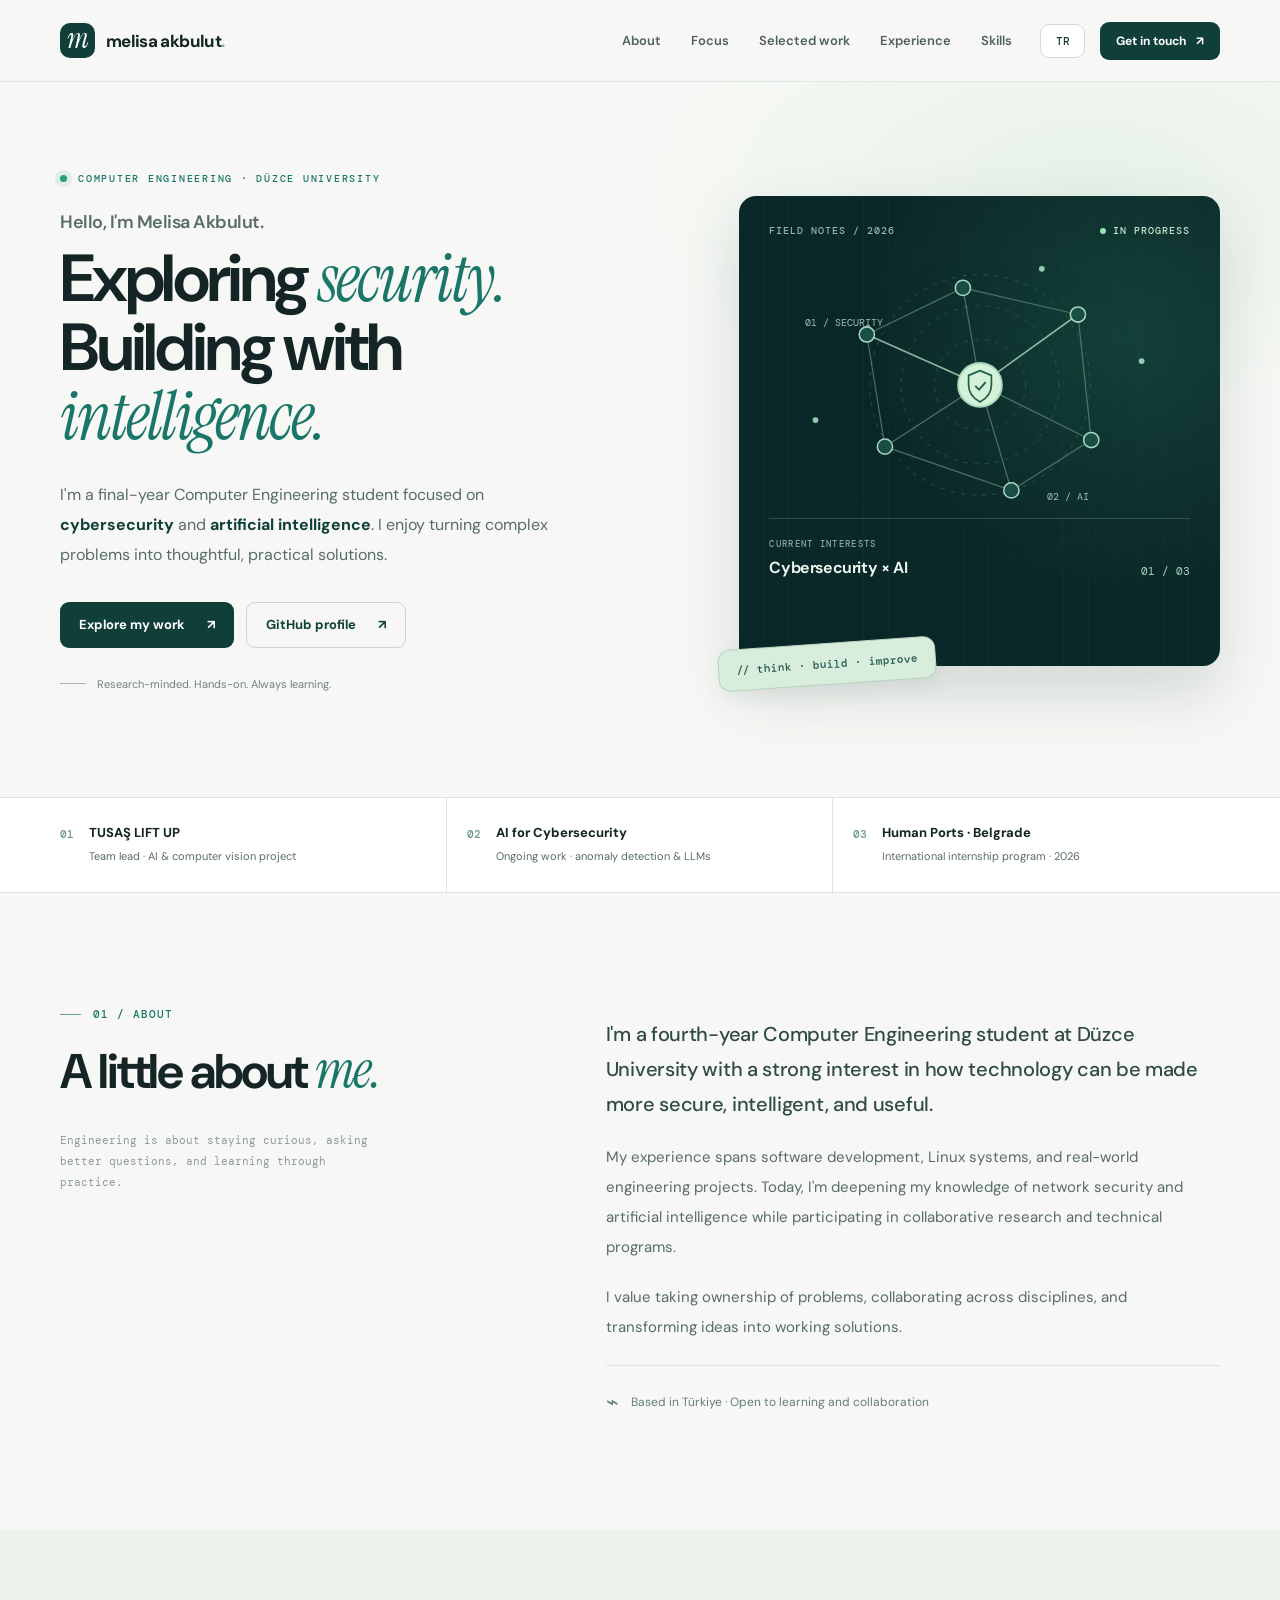
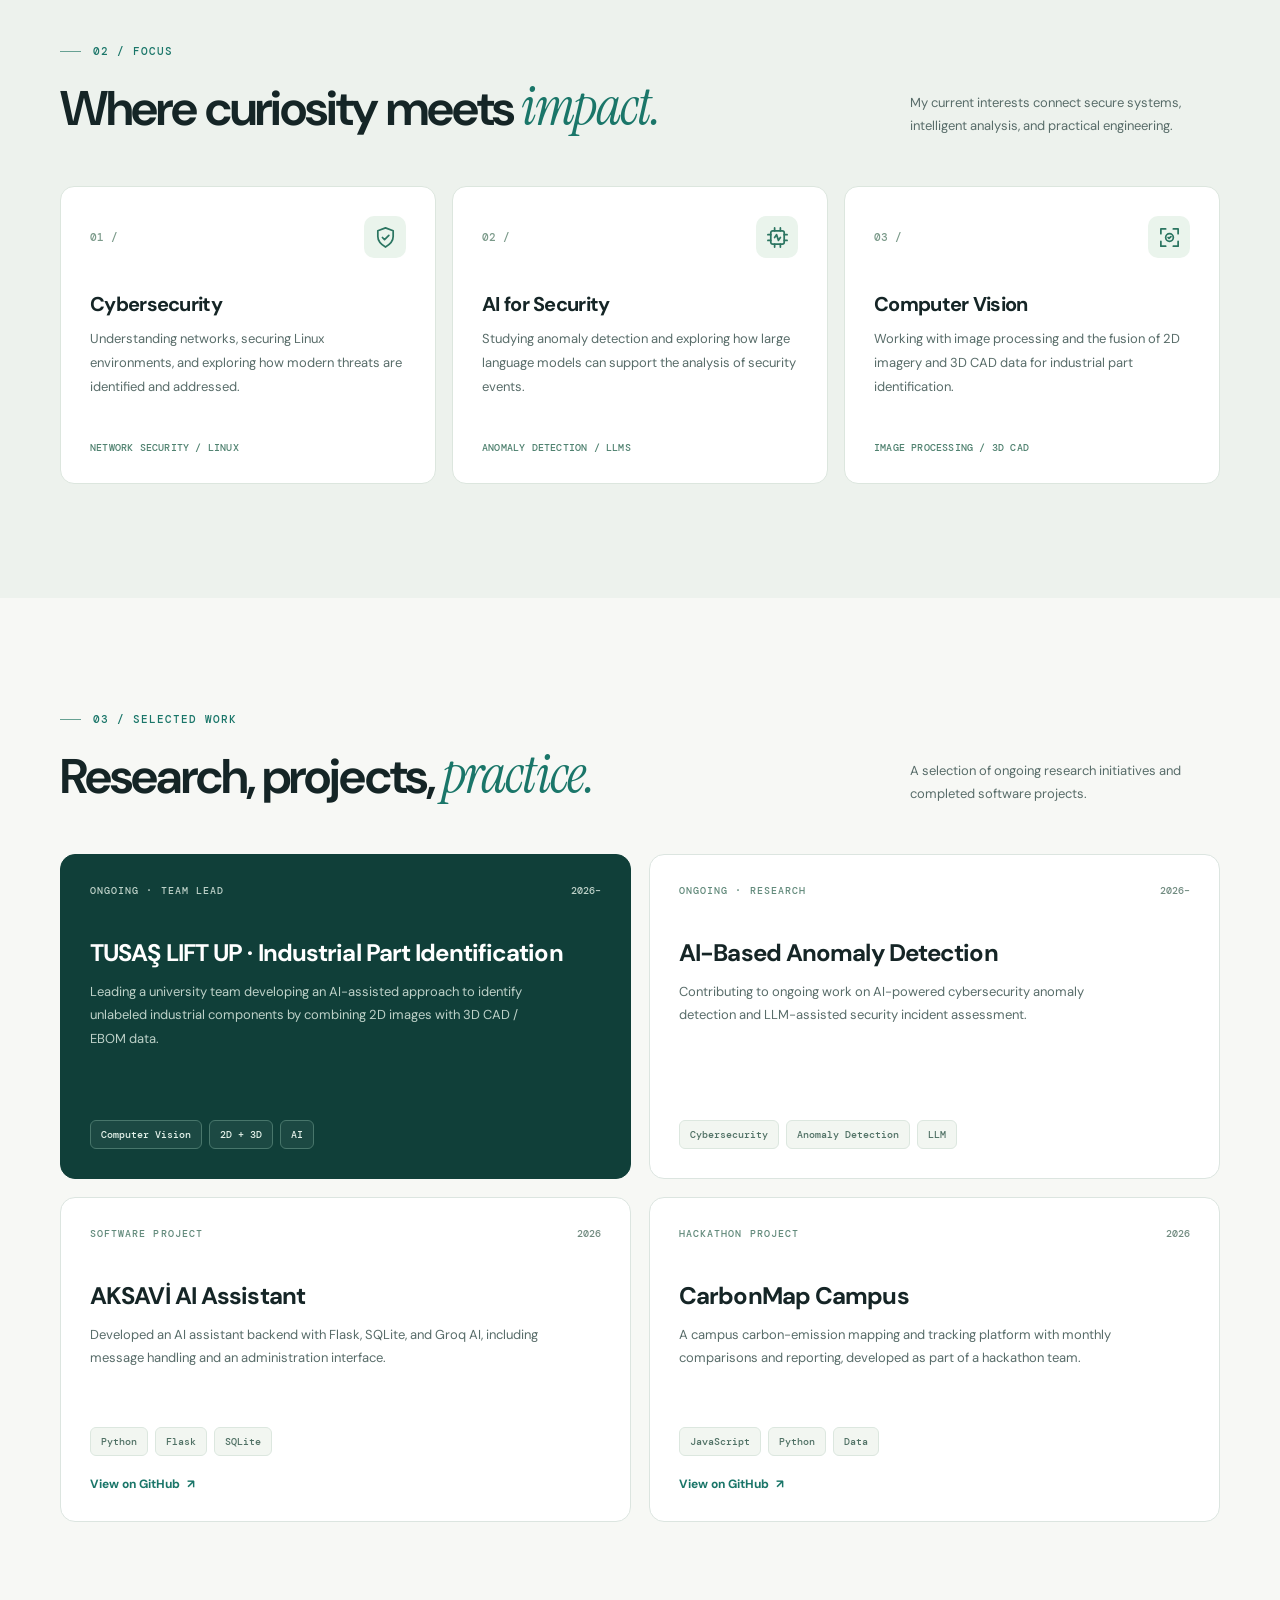
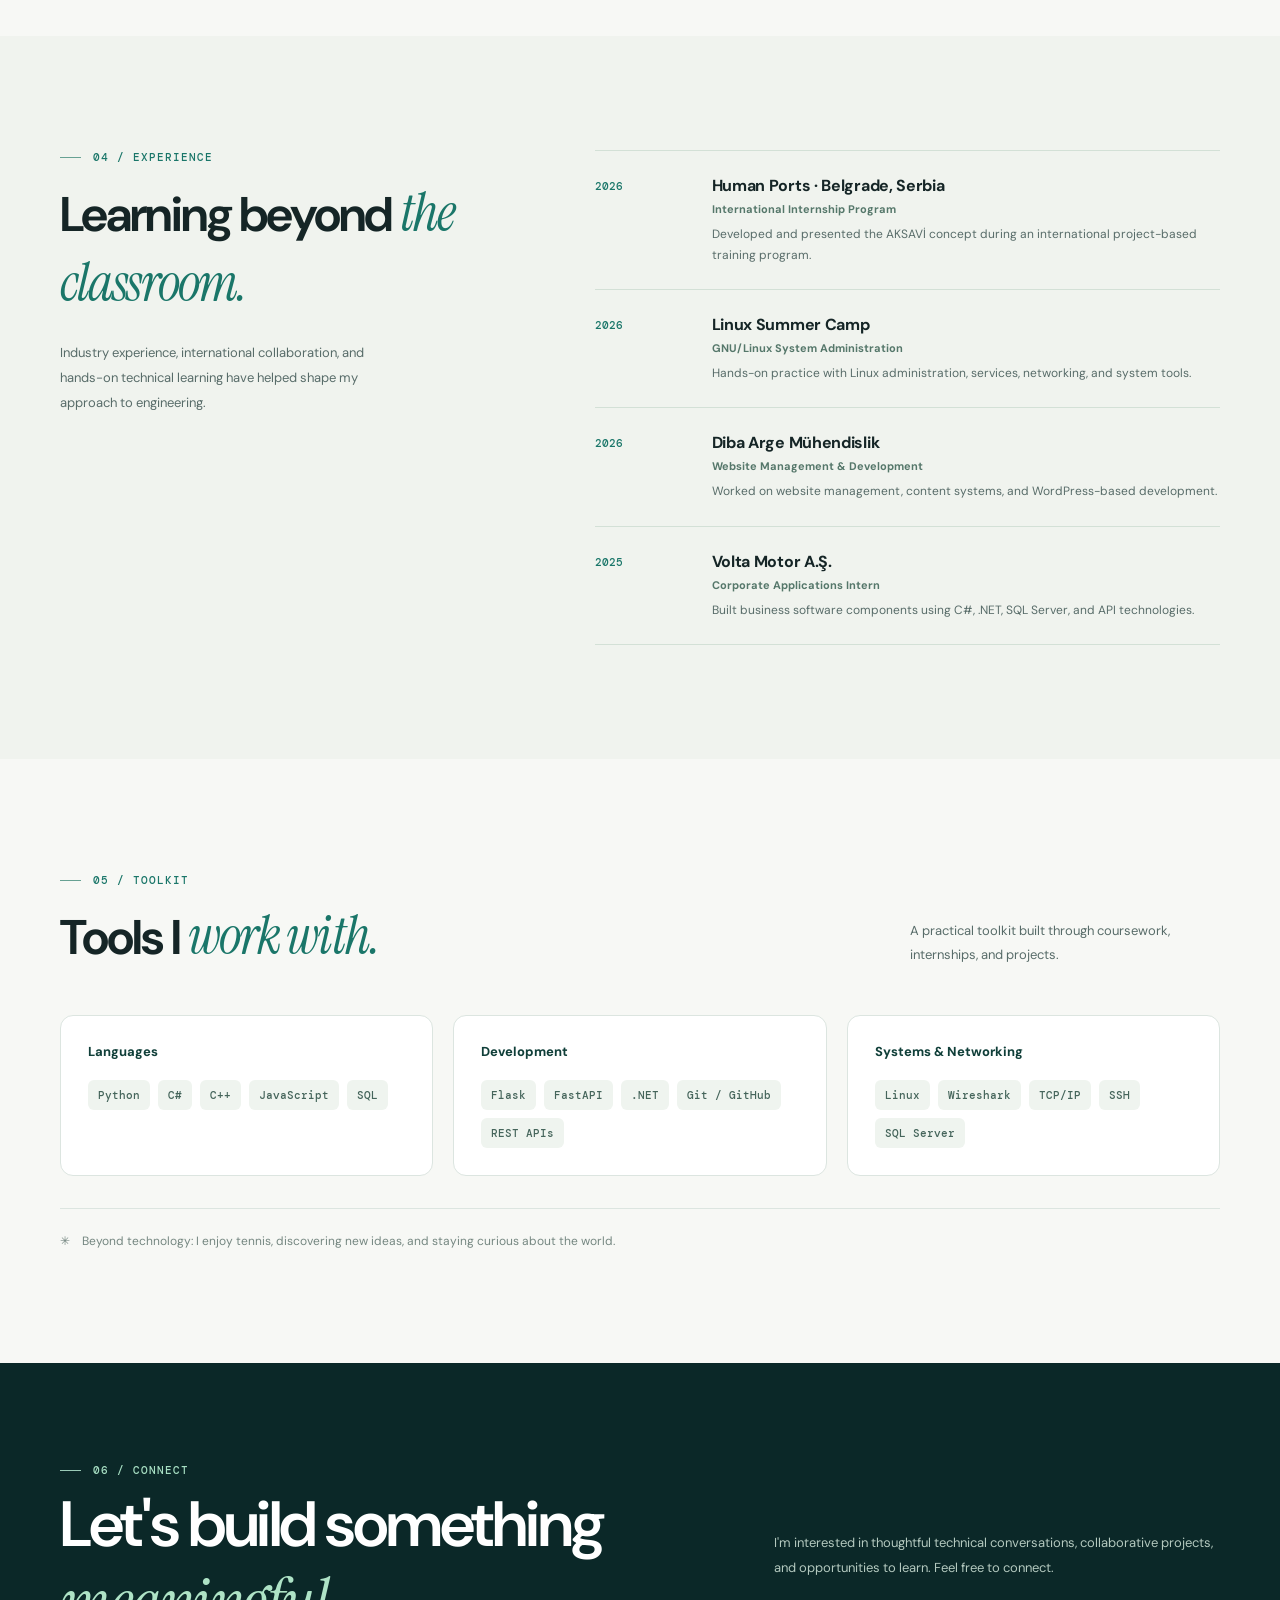
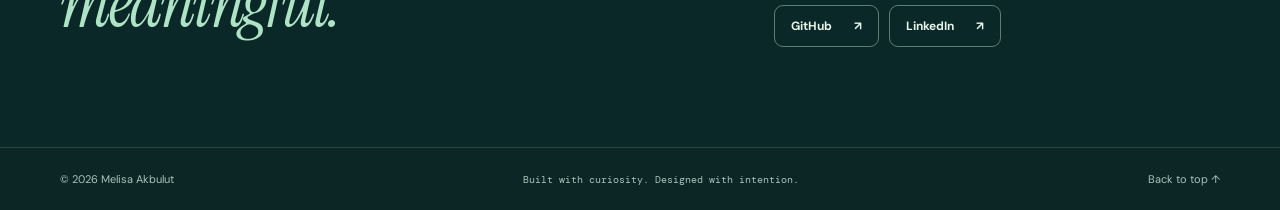
==== commit 5b6e773a: "Add files via upload redesign personal portfolio" ====
--- a/index.html
+++ b/index.html
@@ -3,192 +3,333 @@
 <head>
   <meta charset="UTF-8" />
   <meta name="viewport" content="width=device-width, initial-scale=1" />
-  <meta name="theme-color" content="#081019" />
-  <meta name="description" content="Melisa Akbulut — Computer Engineering student exploring cybersecurity, artificial intelligence, and meaningful software projects." />
-  <meta name="author" content="Melisa Akbulut" />
+  <meta name="theme-color" content="#f7f8f5" />
+  <meta name="description" content="Melisa Akbulut — final-year Computer Engineering student focused on cybersecurity, artificial intelligence, and hands-on software engineering." />
   <meta property="og:type" content="website" />
-  <meta property="og:title" content="Melisa Akbulut — Cybersecurity & AI" />
-  <meta property="og:description" content="Curious by nature. Secure by design. Explore my work, interests and journey in technology." />
+  <meta property="og:title" content="Melisa Akbulut | Cybersecurity & AI" />
+  <meta property="og:description" content="Computer Engineering · Cybersecurity · Artificial Intelligence · Selected Projects" />
   <meta property="og:url" content="https://melibyte.github.io/" />
   <title>Melisa Akbulut — Cybersecurity & AI</title>
-  <link rel="icon" href="data:image/svg+xml,%3Csvg xmlns='http://www.w3.org/2000/svg' viewBox='0 0 100 100'%3E%3Ctext y='.9em' font-size='90'%3E🐧%3C/text%3E%3C/svg%3E" />
+  <link rel="icon" type="image/svg+xml" href="data:image/svg+xml,%3Csvg xmlns='http://www.w3.org/2000/svg' viewBox='0 0 64 64'%3E%3Crect width='64' height='64' rx='15' fill='%230e3937'/%3E%3Ctext x='50%25' y='56%25' text-anchor='middle' dominant-baseline='middle' font-size='42' font-family='Arial' fill='%23ffffff'%3Em%3C/text%3E%3C/svg%3E" />
   <link rel="preconnect" href="https://fonts.googleapis.com" />
   <link rel="preconnect" href="https://fonts.gstatic.com" crossorigin />
-  <link href="https://fonts.googleapis.com/css2?family=DM+Mono:wght@400;500&family=Manrope:wght@400;500;600;700;800&display=swap" rel="stylesheet" />
-  <link rel="stylesheet" href="style.css" />
+  <link href="https://fonts.googleapis.com/css2?family=DM+Mono:wght@400;500&family=DM+Sans:wght@400;450;500;600;650;700;750&family=Instrument+Serif:ital@0;1&display=swap" rel="stylesheet" />
+  <style>
+  :root {
+    --bg:#f7f8f5; --paper:#fff; --ink:#152526; --muted:#586c69; --line:#dce5e0;
+    --forest:#103f39; --deep:#0b2828; --accent:#1a7669; --mint:#e2f4e9; --lime:#d2edb6;
+    --mono:'DM Mono', 'Courier New', monospace;
+    --sans:'DM Sans', -apple-system, BlinkMacSystemFont,'Segoe UI',sans-serif;
+    --serif:'Instrument Serif',Georgia,serif;
+    --max:1160px;
+  }
+  *{box-sizing:border-box}
+  html{scroll-behavior:smooth;scroll-padding-top:92px}
+  body{margin:0;background:var(--bg);font-family:var(--sans);color:var(--ink);-webkit-font-smoothing:antialiased;overflow-x:hidden}
+  ::selection{background:#c8e8d4;color:#0d3633}
+  a{color:inherit;text-decoration:none}
+  button{font:inherit}
+  svg{display:block;max-width:100%}
+  .container{width:min(var(--max),calc(100% - 80px));margin:0 auto}
+  .sr-only{position:absolute!important;width:1px;height:1px;padding:0;margin:-1px;overflow:hidden;clip:rect(0,0,0,0);white-space:nowrap;border:0}
+  .skip{position:fixed;top:-80px;left:15px;background:white;padding:12px 20px;z-index:1000}
+  .skip:focus{top:10px}
+  .site-header{height:82px;border-bottom:1px solid var(--line);position:sticky;top:0;z-index:30;background:rgba(247,248,245,.96);backdrop-filter:blur(20px)}
+  .header-inner{height:100%;display:flex;align-items:center;justify-content:space-between;gap:28px}
+  .logo{display:inline-flex;align-items:center;gap:11px;font-size:17px;letter-spacing:-.65px;font-weight:750;white-space:nowrap}
+  .logo-mark{display:grid;place-items:center;background:var(--forest);color:white;border-radius:10px;height:35px;width:35px;font-family:var(--serif);font-size:29px;font-style:italic;font-weight:400;line-height:1;padding-bottom:4px}
+  .nav{display:flex;align-items:center;gap:30px;margin-left:auto}
+  .nav a{font-size:13px;font-weight:600;color:#4f605d;transition:color .2s}
+  .nav a:hover,.nav a:focus-visible{color:var(--accent)}
+  .header-controls{display:flex;align-items:center;gap:15px}
+  .language{border:1px solid #cfdcd5;background:white;border-radius:9px;padding:9px 11px;color:var(--forest);font:500 11px var(--mono);cursor:pointer;min-width:45px}
+  .contact-top{display:inline-flex;align-items:center;gap:10px;padding:11px 16px;background:var(--forest);color:#fff;border-radius:9px;font-size:12px;font-weight:700;white-space:nowrap;transition:background .2s,transform .2s}
+  .contact-top:hover,.btn-dark:hover{background:#236657;transform:translateY(-1px)}
+  .menu-btn{display:none;border:1px solid var(--line);background:white;width:42px;height:40px;border-radius:10px;cursor:pointer;padding:11px}
+  .menu-btn span{display:block;height:2px;background:var(--forest);margin:5px 0;border-radius:2px}
+  .hero{position:relative;padding:90px 0 106px;overflow:hidden}
+  .hero::before{content:'';position:absolute;left:0;right:0;top:0;height:100%;z-index:-1;background:radial-gradient(ellipse 600px 300px at 85% 15%,rgba(211,235,218,.46),transparent 75%)}
+  .hero-grid{display:grid;grid-template-columns:minmax(0,1.11fr) minmax(0,.89fr);gap:80px;align-items:center}
+  .eyebrow{display:flex;align-items:center;gap:11px;font:500 10px var(--mono);letter-spacing:1.75px;text-transform:uppercase;color:var(--accent);margin:0 0 25px}
+  .eyebrow::before{content:'';width:7px;height:7px;background:#2b9c7c;border-radius:50%;box-shadow:0 0 0 5px rgba(43,156,124,.12)}
+  .hello{font-family:var(--sans);font-weight:600;color:var(--muted);letter-spacing:-.5px;font-size:18px;margin:0 0 10px}
+  .hero h1{font-weight:650;letter-spacing:-3.2px;line-height:1.04;font-size:clamp(50px,5.2vw,80px);margin:0}
+  .hero h1 em{font-family:var(--serif);font-style:italic;font-weight:400;color:var(--accent);letter-spacing:-2px}
+  .hero-description{margin:28px 0 0;max-width:520px;color:var(--muted);font-size:16px;line-height:1.9}
+  .hero-description strong{color:var(--forest);font-weight:700}
+  .hero-buttons{margin-top:31px;display:flex;gap:12px;align-items:center;flex-wrap:wrap}
+  .btn{min-height:46px;padding:13px 19px;display:inline-flex;gap:22px;align-items:center;justify-content:center;border-radius:9px;font-size:13px;font-weight:700;transition:transform .2s,background .2s,border-color .2s}
+  .btn-dark{background:var(--forest);color:white}
+  .btn-outline{border:1px solid #cbd8d1;color:var(--forest);background:transparent}
+  .btn-outline:hover{border-color:var(--accent);transform:translateY(-1px)}
+  .hero-footnote{display:flex;align-items:center;gap:11px;margin:29px 0 0;color:#71817d;font-size:11px}
+  .hero-footnote .line{width:26px;height:1px;background:#a4b7ae}
+  .visual-wrap{position:relative;min-width:0}
+  .visual-card{background:var(--deep);color:#f0f8f3;position:relative;border-radius:17px;min-height:470px;padding:28px 30px;overflow:hidden;box-shadow:0 28px 65px rgba(17,55,48,.16)}
+  .visual-card::before{content:'';pointer-events:none;position:absolute;inset:0;background:radial-gradient(ellipse 260px 250px at 80% 30%,rgba(47,136,110,.25),transparent),linear-gradient(90deg,transparent 97%,rgba(255,255,255,.02) 98%);background-size:auto,25px 25px}
+  .visual-top,.visual-bottom{position:relative;z-index:2;display:flex;align-items:center;justify-content:space-between;gap:10px}
+  .visual-top{font:500 10px var(--mono);color:#94b4ac;letter-spacing:1px}
+  .visual-status{color:#c0e6cd;display:flex;align-items:center;gap:7px}
+  .visual-status::before{content:'';width:6px;height:6px;border-radius:50%;background:#96e6b3}
+  .network{height:271px;display:flex;justify-content:center;align-items:center;position:relative;margin:10px -10px 0}
+  .network svg{height:100%;width:100%;max-width:420px;overflow:visible;filter:drop-shadow(0px 12px 25px rgba(0,0,0,.18))}
+  .network .net-ring{fill:none;stroke:#386960;stroke-width:1;stroke-dasharray:4 7;opacity:.65}
+  .network .net-line{fill:none;stroke:#739d8b;stroke-width:1.3;opacity:.6}
+  .network .net-highlight{stroke:#bbe8c8;stroke-width:1.8}
+  .network .net-node{fill:#184e45;stroke:#a7d8be;stroke-width:1.6}
+  .network .net-center{fill:#d3f2d8;stroke:#a7d8be;stroke-width:2}
+  .network .net-small{fill:#92cdb3}
+  .network .net-label{fill:#a0bdb4;font:11px var(--mono)}
+  .visual-bottom{border-top:1px solid rgba(182,228,204,.19);padding-top:19px;align-items:end}
+  .visual-bottom small{display:block;font:500 9px var(--mono);letter-spacing:1.3px;color:#89a8a2;margin-bottom:7px}
+  .visual-bottom strong{font-weight:650;font-size:16px;letter-spacing:-.4px}
+  .visual-bottom .index{color:#a5d8bf;font:11px var(--mono)}
+  .visual-stamp{position:absolute;bottom:-19px;left:-21px;background:#d9eddd;border:1px solid #b8d3c0;border-radius:12px;padding:13px 17px;color:#22574e;font:500 11px var(--mono);box-shadow:0 7px 20px rgba(26,58,46,.07);transform:rotate(-4deg)}
+  .quick-strip{background:var(--paper);border-top:1px solid var(--line);border-bottom:1px solid var(--line)}
+  .quick-inner{display:grid;grid-template-columns:repeat(3,1fr)}
+  .quick-item{display:flex;align-items:start;gap:15px;padding:27px 20px;border-right:1px solid var(--line)}
+  .quick-item:first-child{padding-left:0}.quick-item:last-child{border:0;padding-right:0}
+  .quick-no{font:500 11px var(--mono);color:#68968a;padding-top:2px}
+  .quick-title{font-size:13px;font-weight:750;margin-bottom:6px;line-height:1.3}
+  .quick-desc{font-size:11px;line-height:1.6;color:var(--muted)}
+  section.section{padding:114px 0;scroll-margin-top:82px}
+  .section-head{display:grid;grid-template-columns:1fr auto;gap:30px;align-items:end;margin-bottom:44px}
+  .section-tag{display:flex;align-items:center;gap:12px;color:var(--accent);font:500 11px var(--mono);letter-spacing:1px;margin-bottom:14px}
+  .section-tag::before{content:'';display:inline-block;width:21px;height:1px;background:#67a193}
+  .section-head h2,.simple-heading h2{font-size:clamp(34px,3.8vw,51px);line-height:1.12;font-weight:650;letter-spacing:-1.9px;margin:0}
+  .section-head h2 em,.simple-heading h2 em{font:italic 400 1.1em var(--serif);color:var(--accent)}
+  .section-head>p{max-width:310px;color:var(--muted);font-size:13px;line-height:1.8;margin:0 0 5px}
+  .about-grid{display:grid;grid-template-columns:.83fr 1.17fr;gap:110px;align-items:start}
+  .about-title p{margin:25px 0 0;max-width:320px;color:#8b9b95;font:11px var(--mono);line-height:1.9}
+  .about-body{padding-top:10px}
+  .about-body p{color:var(--muted);font-size:15px;line-height:2;margin:0 0 20px}
+  .about-body p.lead{font-size:20px;font-weight:500;line-height:1.75;color:#304a45;letter-spacing:-.3px}
+  .about-caption{margin-top:23px;padding-top:22px;border-top:1px solid var(--line);display:flex;align-items:center;gap:12px;color:#637d72;font-size:12px}
+  .about-caption .glyph{font-size:21px}
+  .focus-section{background:#edf2ed}
+  .focus-grid{display:grid;grid-template-columns:repeat(3,minmax(0,1fr));gap:16px}
+  .focus-card{background:#fff;border:1px solid #dce6de;border-radius:14px;padding:29px;min-height:298px;display:flex;flex-direction:column;transition:transform .25s,border-color .25s,box-shadow .25s}
+  .focus-card:hover,.project-card:hover{transform:translateY(-4px);border-color:#aac9b6;box-shadow:0 16px 35px rgba(21,61,46,.07)}
+  .focus-number{font:500 11px var(--mono);color:#7b9a8a;display:flex;justify-content:space-between;align-items:center}
+  .focus-icon{background:#eaf4ec;display:grid;place-items:center;width:42px;height:42px;border-radius:10px}
+  .focus-icon svg{width:23px;height:23px;stroke:#2b7561;stroke-width:1.8;fill:none;stroke-linecap:round;stroke-linejoin:round}
+  .focus-card h3{font-size:20px;letter-spacing:-.7px;margin:33px 0 10px}
+  .focus-card p{font-size:13px;color:var(--muted);line-height:1.85;margin:0}
+  .focus-bottom{margin-top:auto;padding-top:24px;color:#508270;font:500 10px var(--mono);letter-spacing:.2px}
+  .project-grid{display:grid;grid-template-columns:repeat(2,minmax(0,1fr));gap:18px}
+  .project-card{display:flex;flex-direction:column;position:relative;overflow:hidden;min-height:325px;background:#fff;border:1px solid var(--line);border-radius:15px;padding:29px;transition:transform .25s,border-color .25s,box-shadow .25s}
+  .project-card.highlight{background:var(--forest);border-color:var(--forest);color:#fff}
+  .project-card.highlight p,.project-card.highlight .project-meta,.project-card.highlight .project-label{color:#bdd1c8}
+  .project-card.highlight .tag{border-color:#48766b;color:#e4f2ea;background:rgba(255,255,255,.05)}
+  .project-card.highlight .project-link{color:#e5ffe8}
+  .project-top{display:flex;align-items:center;justify-content:space-between;gap:8px;margin-bottom:41px}
+  .project-label{font:500 10px var(--mono);letter-spacing:1.05px;color:#628a7b;text-transform:uppercase}
+  .project-meta{font:500 10px var(--mono);color:#718b80}
+  .project-card h3{font-size:24px;letter-spacing:-.9px;margin:0 0 12px;line-height:1.24}
+  .project-card p{font-size:13px;color:var(--muted);line-height:1.8;max-width:460px;margin:0 0 24px}
+  .tags{display:flex;gap:7px;flex-wrap:wrap;margin-top:auto;padding-top:8px}
+  .tag{padding:7px 10px;background:#f2f6f1;border:1px solid #dce7df;border-radius:6px;color:#507165;font:500 10px var(--mono)}
+  .project-link{display:inline-flex;align-items:center;gap:7px;font-size:12px;font-weight:750;color:var(--accent);margin-top:20px;align-self:start}
+  .project-link:hover{text-decoration:underline;text-underline-offset:4px}
+  .experience-section{background:#f0f3ee}
+  .experience-grid{display:grid;grid-template-columns:.82fr 1.18fr;gap:100px}
+  .simple-heading p{max-width:305px;font-size:13px;line-height:1.9;color:var(--muted);margin:23px 0 0}
+  .timeline{border-top:1px solid #d3e0d6}
+  .timeline-item{padding:24px 0;border-bottom:1px solid #d3e0d6;display:grid;grid-template-columns:92px 1fr;gap:25px}
+  .timeline-year{font:500 11px var(--mono);color:var(--accent);padding-top:4px}
+  .timeline h3{font-size:16px;letter-spacing:-.3px;margin:0 0 6px}
+  .timeline .role{color:#55776a;font-size:11px;font-weight:700;margin-bottom:8px}
+  .timeline p{font-size:12px;color:var(--muted);line-height:1.7;margin:0}
+  .skills-grid{display:grid;grid-template-columns:repeat(3,minmax(0,1fr));gap:20px}
+  .skill-group{background:#fff;padding:27px;border:1px solid var(--line);border-radius:13px}
+  .skill-group h3{margin:0 0 20px;font-size:13px;color:var(--forest);font-weight:750}
+  .skill-list{display:flex;gap:8px;flex-wrap:wrap}
+  .skill-list span{padding:8px 10px;font:500 11px var(--mono);color:#45655b;border-radius:6px;background:#eff4ef}
+  .personal-note{margin-top:32px;padding-top:24px;border-top:1px solid var(--line);font-size:12px;color:#758781;display:flex;align-items:center;gap:12px}
+  .contact-section{padding:100px 0;background:var(--deep);color:#fff}
+  .contact-block{display:grid;grid-template-columns:1.2fr .8fr;gap:45px;align-items:end}
+  .contact-section .section-tag{color:#a6dec2}.contact-section .section-tag::before{background:#9acbb7}
+  .contact-section h2{font-size:clamp(42px,5vw,67px);line-height:1.05;letter-spacing:-2.5px;font-weight:600;margin:0}
+  .contact-section h2 em{font:italic 400 1.07em var(--serif);color:#aee3c6}
+  .contact-aside p{font-size:13px;line-height:1.9;color:#b4c9bf;margin:0 0 25px}
+  .contact-links{display:flex;gap:10px;flex-wrap:wrap}
+  .contact-links a{border:1px solid #5a8071;color:#e5f4e9;border-radius:9px;padding:12px 16px;display:inline-flex;gap:22px;font-size:12px;font-weight:700;transition:background .2s}
+  .contact-links a:hover{background:#255347}
+  .footer{background:#0c2626;border-top:1px solid #234744;color:#a9c4ba;padding:24px 0}
+  .footer-inner{display:flex;align-items:center;justify-content:space-between;gap:20px;font-size:11px}
+  .footer a:hover{color:#fff}
+  .footer .mono{font-family:var(--mono);font-size:10px}
+  :focus-visible{outline:3px solid #83bb9a;outline-offset:4px}
+  @media(max-width:1040px){.container{width:calc(100% - 56px)}.hero-grid{gap:36px}.hero h1{font-size:clamp(48px,6vw,67px)}.visual-card{min-height:430px;padding:26px}.network{height:252px}.about-grid,.experience-grid{gap:60px}}
+  @media(max-width:800px){.site-header{height:72px}.nav{display:none;position:absolute;top:71px;left:0;right:0;padding:22px 28px;background:#f7f8f5;border-bottom:1px solid var(--line);box-shadow:0 14px 24px rgba(21,45,32,.07);flex-direction:column;align-items:flex-start;gap:19px}.nav.open{display:flex}.nav a{font-size:15px}.menu-btn{display:block}.contact-top{display:none}.hero{padding:65px 0 80px}.hero-grid{grid-template-columns:1fr;gap:52px}.hero h1{font-size:clamp(52px,8.5vw,76px)}.hero-description{max-width:680px}.visual-wrap{max-width:520px;width:100%;margin:auto}.quick-inner{grid-template-columns:1fr}.quick-item{border-right:0;border-bottom:1px solid var(--line);padding:19px 0}.quick-item:last-child{border:0;padding:19px 0}section.section{padding:80px 0}.focus-grid{grid-template-columns:1fr 1fr}.focus-card:last-child{grid-column:1 / -1;min-height:240px}.about-grid,.experience-grid{grid-template-columns:1fr;gap:26px}.about-title p{display:none}.section-head{grid-template-columns:1fr}.section-head>p{max-width:600px}.skills-grid{grid-template-columns:1fr 1fr}.contact-block{grid-template-columns:1fr;gap:25px}.contact-section{padding:80px 0}}
+  @media(max-width:560px){.container{width:calc(100% - 38px)}.logo{font-size:15px}.header-inner{gap:10px}.header-controls{gap:9px}.hero{padding:50px 0 65px}.hero h1{font-size:clamp(43px,12.2vw,63px);letter-spacing:-2.1px}.hero h1 em{letter-spacing:-1.3px}.eyebrow{font-size:9px;letter-spacing:.7px}.hello{font-size:15px}.hero-description{font-size:14px;line-height:1.85}.hero-buttons{gap:9px}.btn{font-size:12px;padding:12px 14px;gap:12px}.hero-footnote{font-size:10px}.visual-card{padding:21px;min-height:375px}.visual-top{font-size:9px}.network{height:220px}.visual-stamp{bottom:-14px;left:-10px;font-size:9px;padding:10px}.visual-bottom strong{font-size:14px}.quick-item{gap:12px}.section-head{gap:12px;margin-bottom:29px}.section-head h2,.simple-heading h2{font-size:35px;letter-spacing:-1.4px}.about-body p.lead{font-size:17px}.about-body p{font-size:13px}.focus-grid,.project-grid,.skills-grid{grid-template-columns:1fr}.focus-card,.project-card{min-height:0;padding:24px}.focus-card:last-child{grid-column:auto}.focus-card h3{margin-top:24px}.project-card{min-height:275px}.project-card h3{font-size:21px}.project-top{margin-bottom:29px}.timeline-item{grid-template-columns:71px 1fr;gap:13px}.contact-section h2{font-size:48px}.contact-links{flex-direction:column;align-items:stretch}.contact-links a{justify-content:space-between}.footer-inner{flex-direction:column;align-items:flex-start;gap:8px}}
+  @media(prefers-reduced-motion:reduce){html{scroll-behavior:auto}*,*::before,*::after{transition-duration:.01ms!important;animation-duration:.01ms!important}}
+  </style>
 </head>
 <body>
-  <a class="skip-link" href="#main" data-i18n="skip">Skip to content</a>
-  <div class="ambient ambient-one" aria-hidden="true"></div>
-  <div class="ambient ambient-two" aria-hidden="true"></div>
-  <div class="page-grid" aria-hidden="true"></div>
-
-  <header class="site-header">
-    <div class="container header-inner">
-      <a class="brand" href="#home" aria-label="Melisa Akbulut — homepage">
-        <span class="brand-mark" aria-hidden="true">🐧</span>
-        <span>melisa<span class="brand-dot">.</span></span>
-      </a>
-      <nav class="main-nav" id="main-nav" aria-label="Main navigation">
-        <a href="#about" data-i18n="navAbout">About</a>
-        <a href="#focus" data-i18n="navFocus">Focus</a>
-        <a href="#work" data-i18n="navWork">Work</a>
-        <a href="#journey" data-i18n="navJourney">Journey</a>
-      </nav>
-      <div class="header-actions">
-        <button type="button" class="lang-switch" id="lang-switch" aria-label="Switch language to Turkish" title="Switch language">TR <span aria-hidden="true">↗</span></button>
-        <a class="nav-contact" href="#contact"><span data-i18n="navContact">Let's talk</span> <span aria-hidden="true">↗</span></a>
-        <button type="button" id="menu-toggle" class="menu-toggle" aria-label="Open menu" aria-expanded="false" aria-controls="main-nav"><span></span><span></span></button>
+<a href="#main" class="skip" data-t="skip">Skip to content</a>
+<header class="site-header">
+ <div class="container header-inner">
+  <a class="logo" href="#home" aria-label="Melisa Akbulut — Home"><span class="logo-mark" aria-hidden="true">m</span><span>melisa akbulut<span style="color:#76b39b">.</span></span></a>
+  <nav class="nav" id="nav" aria-label="Main navigation">
+   <a href="#about" data-t="navAbout">About</a><a href="#expertise" data-t="navFocus">Focus</a><a href="#projects" data-t="navWork">Selected work</a><a href="#experience" data-t="navExperience">Experience</a><a href="#skills" data-t="navSkills">Skills</a>
+  </nav>
+  <div class="header-controls">
+    <button class="language" id="lang-toggle" type="button" aria-label="Switch to Turkish">TR</button>
+    <a class="contact-top" href="#contact"><span data-t="navContact">Get in touch</span> <span aria-hidden="true">↗</span></a>
+    <button class="menu-btn" id="menu-btn" aria-label="Open menu" aria-controls="nav" aria-expanded="false"><span></span><span></span></button>
+  </div>
+ </div>
+</header>
+<main id="main">
+ <section class="hero" id="home">
+  <div class="container hero-grid">
+   <div>
+    <p class="eyebrow" data-t="eyebrow">COMPUTER ENGINEERING · DÜZCE UNIVERSITY</p>
+    <p class="hello" data-t="greeting">Hello, I'm Melisa Akbulut.</p>
+    <h1 data-th="heroTitle">Exploring <em>security.</em><br>Building with <em>intelligence.</em></h1>
+    <p class="hero-description" data-th="heroDesc">I'm a final-year Computer Engineering student focused on <strong>cybersecurity</strong> and <strong>artificial intelligence</strong>. I enjoy turning complex problems into thoughtful, practical solutions.</p>
+    <div class="hero-buttons"><a class="btn btn-dark" href="#projects"><span data-t="seeWork">Explore my work</span><span aria-hidden="true">↗</span></a><a class="btn btn-outline" href="https://github.com/melibyte" target="_blank" rel="noopener noreferrer"><span data-t="seeGithub">GitHub profile</span><span aria-hidden="true">↗</span></a></div>
+    <p class="hero-footnote"><span class="line" aria-hidden="true"></span><span data-t="heroFoot">Research-minded. Hands-on. Always learning.</span></p>
+   </div>
+   <div class="visual-wrap">
+    <div class="visual-card">
+      <div class="visual-top"><span data-t="visualTop">FIELD NOTES / 2026</span><span class="visual-status" data-t="visualStatus">IN PROGRESS</span></div>
+      <div class="network" aria-hidden="true">
+       <svg viewBox="0 0 410 285" role="img" aria-label="Abstract interconnected security network illustration">
+        <circle class="net-ring" cx="205" cy="145" r="116"/><circle class="net-ring" cx="205" cy="145" r="83"/><circle class="net-ring" cx="205" cy="145" r="48"/>
+        <path class="net-line" d="M205 145L86 92M205 145L105 210M205 145L187 43M205 145L308 71M205 145L322 203M205 145L238 256M86 92L187 43M86 92L105 210M187 43L308 71M308 71L322 203M322 203L238 256M238 256L105 210"/>
+        <path class="net-line net-highlight" d="M86 92L205 145L308 71"/>
+        <circle class="net-node" cx="86" cy="92" r="8"/><circle class="net-node" cx="105" cy="210" r="8"/><circle class="net-node" cx="187" cy="43" r="8"/><circle class="net-node" cx="308" cy="71" r="8"/><circle class="net-node" cx="322" cy="203" r="8"/><circle class="net-node" cx="238" cy="256" r="8"/>
+        <circle class="net-center" cx="205" cy="145" r="23"/><path d="M205 130l12 5v10c0 8-5 14-12 18-7-4-12-10-12-18v-10z" fill="none" stroke="#235d4c" stroke-width="1.8"/><path d="M200 146l4 4 7-8" fill="none" stroke="#235d4c" stroke-width="2"/>
+        <circle class="net-small" cx="32" cy="182" r="3"/><circle class="net-small" cx="375" cy="120" r="3"/><circle class="net-small" cx="270" cy="23" r="3"/>
+        <text class="net-label" x="21" y="83">01 / SECURITY</text><text class="net-label" x="275" y="266">02 / AI</text>
+       </svg>
       </div>
+      <div class="visual-bottom"><div><small data-t="visualBottomSmall">CURRENT INTERESTS</small><strong data-t="visualBottomLarge">Cybersecurity × AI</strong></div><span class="index">01 / 03</span></div>
     </div>
-  </header>
-
-  <main id="main">
-    <section class="hero container" id="home" aria-labelledby="hero-title">
-      <div class="hero-copy">
-        <p class="eyebrow"><span class="signal-dot"></span> <span data-i18n="heroEyebrow">COMPUTER ENGINEERING · DÜZCE UNIVERSITY</span></p>
-        <h1 id="hero-title"><span data-i18n="heroLine1">Curious by nature.</span><br /><span class="gradient-text" data-i18n="heroLine2">Secure by design.</span></h1>
-        <p class="hero-description" data-i18n="heroDescription">Hi, I'm Melisa — a final-year Computer Engineering student exploring the intersection of <strong>cybersecurity</strong>, <strong>artificial intelligence</strong>, and the systems that connect us.</p>
-        <div class="hero-actions">
-          <a class="btn btn-primary" href="#work"><span data-i18n="heroCta1">Explore my work</span><span aria-hidden="true">↗</span></a>
-          <a class="btn btn-outline" href="https://github.com/melibyte" target="_blank" rel="noopener noreferrer"><span data-i18n="heroCta2">GitHub profile</span><span aria-hidden="true">↗</span></a>
-        </div>
-        <div class="hero-meta"><span class="meta-line" aria-hidden="true"></span><span data-i18n="heroMeta">Learning deeply. Building thoughtfully. Staying curious.</span></div>
-      </div>
-
-      <div class="hero-visual" aria-label="Terminal-inspired introduction">
-        <div class="visual-halo" aria-hidden="true"></div>
-        <div class="orbit orbit-one" aria-hidden="true"></div>
-        <div class="orbit orbit-two" aria-hidden="true"></div>
-        <div class="floating-label floating-label-top"><span class="mini-dot"></span> <span>SECURITY · AI</span></div>
-        <div class="terminal">
-          <div class="terminal-bar"><div class="window-dots" aria-hidden="true"><i></i><i></i><i></i></div><span>melisa@linux: ~/portfolio</span><span class="terminal-symbol">⌘</span></div>
-          <div class="terminal-body">
-            <div class="terminal-line"><span class="prompt">➜</span> <span class="command">whoami</span></div>
-            <div class="terminal-output"><span class="accent">Melisa Akbulut</span><br />Computer Engineering / Year 4</div>
-            <div class="terminal-line"><span class="prompt">➜</span> <span class="command">cat current_focus.txt</span></div>
-            <div class="terminal-output"><span class="output-index">01</span> cybersecurity<br /><span class="output-index">02</span> artificial_intelligence<br /><span class="output-index">03</span> network_security<br /><span class="output-index">04</span> computer_vision</div>
-            <div class="terminal-line"><span class="prompt">➜</span> <span class="command">sudo apt install curiosity</span></div>
-            <div class="terminal-success">✓ curiosity is already up to date<span class="cursor" aria-hidden="true"></span></div>
-          </div>
-          <div class="terminal-footer"><span><span class="live-dot"></span> LINUX ENVIRONMENT</span><span>v.2026</span></div>
-        </div>
-        <div class="floating-label floating-label-bottom">&lt;/ always learning &gt;</div>
-      </div>
-    </section>
-
-    <div class="marquee-wrapper" aria-label="Interests"><div class="marquee-track" aria-hidden="true"><span>CYBERSECURITY</span><b>✳</b><span>ARTIFICIAL INTELLIGENCE</span><b>✳</b><span>NETWORK SECURITY</span><b>✳</b><span>CONTINUOUS LEARNING</span><b>✳</b><span>CYBERSECURITY</span><b>✳</b><span>ARTIFICIAL INTELLIGENCE</span><b>✳</b><span>NETWORK SECURITY</span><b>✳</b><span>CONTINUOUS LEARNING</span><b>✳</b></div></div>
-
-    <section class="section about-section" id="about" aria-labelledby="about-heading">
-      <div class="container about-layout">
-        <div class="section-intro"><span class="section-index">01 / <span data-i18n="labelAbout">ABOUT</span></span><h2 id="about-heading" data-i18n="aboutHeading">A little about <em>the person</em> behind the code.</h2></div>
-        <div class="about-copy"><p class="lead" data-i18n="aboutLead">I'm a fourth-year Computer Engineering student at Düzce University, driven by the desire to understand how technology works — and how to make it more secure and useful.</p><p data-i18n="aboutText">My interests have grown from software development and Linux systems into cybersecurity and AI. I learn best by building: from practical applications to collaborative research and hands-on technical experiences.</p><div class="quote-line"><span class="quote-mark">“</span><span data-i18n="aboutQuote">Good engineering begins with better questions.</span></div></div>
-      </div>
-    </section>
-
-    <section class="section focus-section" id="focus" aria-labelledby="focus-heading">
-      <div class="container">
-        <div class="section-heading-row"><div><span class="section-index">02 / <span data-i18n="labelFocus">FOCUS AREAS</span></span><h2 id="focus-heading" data-i18n="focusHeading">The problems I love <em>exploring.</em></h2></div><p class="section-side-note" data-i18n="focusSide">Three areas. One mindset: understand deeply, build responsibly.</p></div>
-        <div class="focus-grid">
-          <article class="focus-card"><div class="focus-icon" aria-hidden="true"><svg viewBox="0 0 32 32" fill="none"><path d="M16 3L27 7V15C27 22 22.4 26.9 16 29C9.6 26.9 5 22 5 15V7L16 3Z"/><path d="M11 16L14.5 19.5L21.5 12.5"/></svg></div><div class="focus-number">/ 01</div><h3 data-i18n="focus1Title">Cybersecurity</h3><p data-i18n="focus1Text">Exploring system security, network protection and practical approaches to understanding threats.</p><div class="focus-tags"><span>Network Security</span><span>Linux</span></div></article>
-          <article class="focus-card"><div class="focus-icon" aria-hidden="true"><svg viewBox="0 0 32 32" fill="none"><rect x="8" y="8" width="16" height="16" rx="3"/><path d="M12 3V8M20 3V8M12 24V29M20 24V29M3 12H8M3 20H8M24 12H29M24 20H29"/><path d="M12 17L15 13L18 19L21 15"/></svg></div><div class="focus-number">/ 02</div><h3 data-i18n="focus2Title">AI for Security</h3><p data-i18n="focus2Text">Investigating anomaly detection and how language models can support security incident analysis.</p><div class="focus-tags"><span>Anomaly Detection</span><span>LLMs</span></div></article>
-          <article class="focus-card"><div class="focus-icon" aria-hidden="true"><svg viewBox="0 0 32 32" fill="none"><path d="M5 12V6H11M21 6H27V12M27 20V26H21M11 26H5V20"/><circle cx="16" cy="16" r="6"/><path d="M13 16L15 18L19 14"/></svg></div><div class="focus-number">/ 03</div><h3 data-i18n="focus3Title">Computer Vision</h3><p data-i18n="focus3Text">Working with image processing and 3D CAD data to identify industrial components using AI.</p><div class="focus-tags"><span>Image Processing</span><span>3D CAD</span></div></article>
-        </div>
-      </div>
-    </section>
-
-    <section class="section work-section" id="work" aria-labelledby="work-heading">
-      <div class="container"><div class="section-heading-row"><div><span class="section-index">03 / <span data-i18n="labelWork">SELECTED WORK</span></span><h2 id="work-heading" data-i18n="workHeading">Ideas, research &amp; <em>things built.</em></h2></div><p class="section-side-note" data-i18n="workSide">A mix of ongoing research and software projects.</p></div>
-        <div class="work-grid">
-          <article class="project-card project-featured"><div class="project-top"><span class="project-category" data-i18n="project1Category">RESEARCH · TEAM LEAD</span><span class="status status-progress"><span class="mini-dot"></span> <span data-i18n="inProgress">In progress</span></span></div><div class="project-art art-vision" aria-hidden="true"><div class="vision-frame vision-frame-one"></div><div class="vision-frame vision-frame-two"></div><span class="vision-cross cross-one">+</span><span class="vision-cross cross-two">+</span><div class="vision-core"><svg viewBox="0 0 100 100" fill="none"><path d="M50 7L87 28V72L50 93L13 72V28L50 7Z"/><path d="M50 7V50M13 28L50 50L87 28M50 50V93"/><path d="M13 72L50 50L87 72"/></svg></div><span class="art-caption">VISION × 3D DATA</span></div><div class="project-content"><p class="project-eyebrow">TUSAŞ LIFT UP</p><h3 data-i18n="project1Title">AI-Assisted Industrial Part Identification</h3><p data-i18n="project1Desc">Leading a student team exploring the fusion of 2D images and 3D CAD data to identify unlabeled industrial components.</p><div class="project-footer"><div class="project-tags"><span>Computer Vision</span><span>AI</span><span>3D CAD</span></div><span class="project-year">2026 —</span></div></div></article>
-          <article class="project-card project-featured"><div class="project-top"><span class="project-category" data-i18n="project2Category">SECURITY · RESEARCH</span><span class="status status-progress"><span class="mini-dot"></span> <span data-i18n="inProgress2">In progress</span></span></div><div class="project-art art-security" aria-hidden="true"><div class="network-grid"><i></i><i></i><i></i><i></i><i></i><i></i><i></i><i></i><i></i><i></i><i></i><i></i></div><div class="security-wave"><span></span><span></span><span></span><span></span><span></span><span></span><span></span><span></span><span></span><span></span><span></span></div><span class="art-caption">THREAT INTELLIGENCE</span></div><div class="project-content"><p class="project-eyebrow" data-i18n="project2Eyebrow">AI × CYBERSECURITY</p><h3 data-i18n="project2Title">Anomaly Detection &amp; LLM-Assisted Incident Analysis</h3><p data-i18n="project2Desc">Contributing to ongoing work on identifying unusual activity and supporting the evaluation of security incidents with language models.</p><div class="project-footer"><div class="project-tags"><span>Anomaly Detection</span><span>LLM</span></div><span class="project-year">2026 —</span></div></div></article>
-          <article class="project-card project-compact"><div class="project-top"><span class="project-category" data-i18n="project3Category">SOFTWARE · AI</span><a class="round-arrow" href="https://github.com/melibyte/aksavi-ai" target="_blank" rel="noopener noreferrer" aria-label="AKSAVİ AI Assistant GitHub repository">↗</a></div><div class="project-content"><div class="project-glyph">⌘</div><h3>AKSAVİ AI Assistant</h3><p data-i18n="project3Desc">An AI assistant backend developed with Flask, SQLite and the Groq API.</p><div class="project-footer"><div class="project-tags"><span>Python</span><span>Flask</span><span>AI</span></div></div></div></article>
-          <article class="project-card project-compact"><div class="project-top"><span class="project-category" data-i18n="project4Category">HACKATHON · SOFTWARE</span><a class="round-arrow" href="https://github.com/melibyte/carbonmap-campus" target="_blank" rel="noopener noreferrer" aria-label="CarbonMap Campus GitHub repository">↗</a></div><div class="project-content"><div class="project-glyph">◈</div><h3>CarbonMap Campus</h3><p data-i18n="project4Desc">A campus carbon-emission mapping and tracking platform built during a hackathon.</p><div class="project-footer"><div class="project-tags"><span>Python</span><span>Web</span><span>Data</span></div></div></div></article>
-        </div>
-        <a class="text-link" href="https://github.com/melibyte?tab=repositories" target="_blank" rel="noopener noreferrer"><span data-i18n="allRepositories">Browse all repositories</span><span aria-hidden="true">↗</span></a>
-      </div>
-    </section>
-
-    <section class="section journey-section" id="journey" aria-labelledby="journey-heading"><div class="container journey-layout"><div class="journey-title"><span class="section-index">04 / <span data-i18n="labelJourney">JOURNEY</span></span><h2 id="journey-heading" data-i18n="journeyHeading">Learning by <em>doing.</em></h2><p data-i18n="journeySubtitle">Every experience adds a new perspective, a new challenge, or a new way of thinking.</p></div><div class="timeline"><div class="timeline-item"><span class="timeline-year">2026 —</span><div><h3 data-i18n="timeline1Title">TUSAŞ LIFT UP · Team Lead</h3><p data-i18n="timeline1Desc">Leading an AI and computer-vision focused graduation project team.</p></div></div><div class="timeline-item"><span class="timeline-year">2026</span><div><h3 data-i18n="timeline2Title">International Internship · Belgrade</h3><p data-i18n="timeline2Desc">Project development, collaboration and presentation through the Human Ports program.</p></div></div><div class="timeline-item"><span class="timeline-year">2026</span><div><h3 data-i18n="timeline3Title">Linux Summer Camp</h3><p data-i18n="timeline3Desc">Hands-on learning in GNU/Linux system administration and networking.</p></div></div><div class="timeline-item"><span class="timeline-year">2025</span><div><h3 data-i18n="timeline4Title">Volta Motor · Software Internship</h3><p data-i18n="timeline4Desc">Worked with C#, .NET Web API, SQL Server and internal business applications.</p></div></div></div></div></section>
-
-    <section class="section stack-section" aria-labelledby="stack-heading"><div class="container stack-layout"><div><span class="section-index">05 / <span data-i18n="labelToolkit">TOOLKIT</span></span><h2 id="stack-heading" data-i18n="stackHeading">Tools I <em>work with.</em></h2><p data-i18n="stackSubtitle">Technologies I've used across coursework, internships and personal projects.</p></div><div class="stack-groups"><div class="stack-group"><h3 data-i18n="stackLanguages">LANGUAGES</h3><div class="chip-list"><span>Python</span><span>C#</span><span>C++</span><span>JavaScript</span><span>SQL</span></div></div><div class="stack-group"><h3 data-i18n="stackTools">TOOLS &amp; FRAMEWORKS</h3><div class="chip-list"><span>Linux</span><span>Git</span><span>Wireshark</span><span>Flask</span><span>FastAPI</span><span>.NET</span></div></div></div></div></section>
-
-    <section class="section beyond-section"><div class="container beyond-layout"><div class="beyond-symbol" aria-hidden="true">🐧</div><div><span class="section-index">06 / <span data-i18n="labelBeyond">BEYOND THE TERMINAL</span></span><h2 data-i18n="beyondHeading">More than just <em>code.</em></h2><p data-i18n="beyondText">Outside the terminal, you'll probably find me playing tennis, exploring a new idea, or asking one more "what if?" question. And yes, I have a soft spot for penguins.</p></div></div></section>
-
-    <section class="contact-section" id="contact" aria-labelledby="contact-heading"><div class="container contact-inner"><span class="section-index">07 / <span data-i18n="labelContact">LET'S CONNECT</span></span><h2 id="contact-heading" data-i18n="contactHeading">Let's keep the <em>conversation going.</em></h2><p data-i18n="contactText">Interested in cybersecurity, AI, or building something meaningful? I'd love to connect.</p><div class="contact-actions"><a class="btn btn-primary" href="https://www.linkedin.com/in/melisa-akbulut/" target="_blank" rel="noopener noreferrer"><span data-i18n="contactLinkedin">Connect on LinkedIn</span><span aria-hidden="true">↗</span></a><a class="btn btn-outline" href="https://github.com/melibyte" target="_blank" rel="noopener noreferrer"><span data-i18n="contactGitHub">Explore GitHub</span><span aria-hidden="true">↗</span></a></div></div></section>
-  </main>
-
-  <footer class="site-footer"><div class="container footer-inner"><a class="footer-brand" href="#home">melisa<span>.</span> <span aria-hidden="true">🐧</span></a><p>© <span id="year">2026</span> Melisa Akbulut. <span data-i18n="footerText">Made with curiosity.</span></p><a href="#home" class="back-top"><span data-i18n="backTop">Back to top</span><span aria-hidden="true">↑</span></a></div></footer>
-
-  <script>
-  (() => {
-    const translations = {
-      tr: {
-        skip:'İçeriğe geç',navAbout:'Hakkımda',navFocus:'Odak Alanlarım',navWork:'Çalışmalarım',navJourney:'Yolculuğum',navContact:'İletişim',
-        heroEyebrow:'BİLGİSAYAR MÜHENDİSLİĞİ · DÜZCE ÜNİVERSİTESİ',heroLine1:'Merakla keşfet.',heroLine2:'Güvenle geliştir.',
-        heroDescription:'Merhaba, ben Melisa. <strong>Siber güvenlik</strong>, <strong>yapay zekâ</strong> ve bunları bir araya getiren sistemler üzerine kendini geliştiren 4. sınıf Bilgisayar Mühendisliği öğrencisiyim.',
-        heroCta1:'Çalışmalarıma göz at',heroCta2:'GitHub profilim',heroMeta:'Derinlemesine öğren. Özenle üret. Merakını koru.',
-        labelAbout:'HAKKIMDA',aboutHeading:'Kodun arkasındaki <em>insanı</em> tanıyın.',
-        aboutLead:'Düzce Üniversitesi 4. sınıf Bilgisayar Mühendisliği öğrencisiyim. Teknolojinin nasıl çalıştığını anlamak, onu daha güvenli ve faydalı hâle getirmek beni motive ediyor.',
-        aboutText:'Yazılım geliştirme ve Linux sistemleriyle başlayan ilgim zamanla siber güvenlik ve yapay zekâya yöneldi. En iyi yaparak öğreniyorum: uygulamalar geliştiriyor, ekip çalışmalarına ve teknik projelere katılıyorum.',
-        aboutQuote:'İyi mühendislik, daha iyi sorularla başlar.',
-        labelFocus:'ODAK ALANLARIM',focusHeading:'Keşfetmeyi sevdiğim <em>problemler.</em>',focusSide:'Üç alan, tek yaklaşım: derinlemesine öğrenmek ve sorumlulukla üretmek.',
-        focus1Title:'Siber Güvenlik',focus1Text:'Sistem güvenliği, ağların korunması ve tehditleri anlamaya yönelik pratik yaklaşımları araştırıyorum.',
-        focus2Title:'Güvenlik için Yapay Zekâ',focus2Text:'Anomali tespiti ve dil modellerinin güvenlik olaylarının incelenmesinde nasıl kullanılabileceğini araştırıyorum.',
-        focus3Title:'Bilgisayarlı Görü',focus3Text:'Endüstriyel parçaları yapay zekâyla tanımlamak için görüntü işleme ve 3B CAD verileri üzerinde çalışıyorum.',
-        labelWork:'SEÇİLMİŞ ÇALIŞMALAR',workHeading:'Fikirler, araştırmalar ve <em>üretilenler.</em>',workSide:'Devam eden araştırmalarım ve yazılım projelerimden bir seçki.',
-        project1Category:'ARAŞTIRMA · TAKIM KAPTANI',inProgress:'Devam ediyor',project1Title:'Yapay Zekâ Destekli Endüstriyel Parça Tanımlama',project1Desc:'Etiketsiz endüstriyel parçaların tanımlanması için 2B görüntüler ile 3B CAD verilerinin birleştirilmesini araştıran öğrenci takımına liderlik ediyorum.',
-        project2Category:'SİBER GÜVENLİK · ARAŞTIRMA',inProgress2:'Devam ediyor',project2Eyebrow:'YAPAY ZEKÂ × SİBER GÜVENLİK',project2Title:'Anomali Tespiti ve LLM Destekli Olay Analizi',project2Desc:'Olağan dışı aktivitelerin tespiti ve dil modelleriyle güvenlik olaylarının değerlendirilmesi üzerine devam eden çalışmada yer alıyorum.',
-        project3Category:'YAZILIM · YAPAY ZEKÂ',project3Desc:'Flask, SQLite ve Groq API ile geliştirilen yapay zekâ asistanı arka ucu.',
-        project4Category:'HACKATHON · YAZILIM',project4Desc:'Hackathon kapsamında geliştirilen kampüs karbon emisyonu haritalama ve takip platformu.',
-        allRepositories:'Tüm GitHub depolarımı gör',
-        labelJourney:'YOLCULUĞUM',journeyHeading:'Yaparak <em>öğrenmek.</em>',journeySubtitle:'Her deneyim yeni bir bakış açısı, yeni bir meydan okuma ve yeni bir öğrenme fırsatı.',
-        timeline1Title:'TUSAŞ LIFT UP · Takım Kaptanı',timeline1Desc:'Yapay zekâ ve bilgisayarlı görü odaklı bitirme projesi ekibine liderlik ediyorum.',
-        timeline2Title:'Uluslararası Staj · Belgrad',timeline2Desc:'Human Ports programında proje geliştirme, ekip çalışması ve sunum deneyimi.',
-        timeline3Title:'Linux Yaz Kampı',timeline3Desc:'GNU/Linux sistem yönetimi ve ağ teknolojilerinde uygulamalı eğitim.',
-        timeline4Title:'Volta Motor · Yazılım Stajı',timeline4Desc:'C#, .NET Web API, SQL Server ve kurumsal uygulamalar üzerine çalıştım.',
-        labelToolkit:'TEKNOLOJİLER',stackHeading:'Kullandığım <em>araçlar.</em>',stackSubtitle:'Derslerde, stajlarda ve kişisel projelerde deneyimlediğim teknolojiler.',stackLanguages:'PROGRAMLAMA DİLLERİ',stackTools:'ARAÇLAR & FRAMEWORKLER',
-        labelBeyond:'TERMİNAL DIŞINDA',beyondHeading:'Koddan <em>daha fazlası.</em>',beyondText:'Terminalin dışında beni tenis oynarken, yeni bir fikir keşfederken veya bir kez daha “ya şöyle olsaydı?” diye sorarken bulabilirsiniz. Evet, penguenleri de ayrı seviyorum.',
-        labelContact:'İLETİŞİM',contactHeading:'İletişimde <em>kalalım.</em>',contactText:'Siber güvenlik, yapay zekâ veya anlamlı bir proje üzerine konuşmak ister misiniz? Bağlantı kurmaktan mutluluk duyarım.',contactLinkedin:'LinkedIn’de bağlantı kur',contactGitHub:'GitHub’ı incele',footerText:'Merakla hazırlandı.',backTop:'Yukarı çık'
-      }
-    };
-    const langBtn = document.getElementById('lang-switch');
-    const menuToggle = document.getElementById('menu-toggle');
-    const nav = document.getElementById('main-nav');
-    let lang = 'en';
-    function setLanguage(next) {
-      lang = next;
-      document.documentElement.lang = next;
-      document.querySelectorAll('[data-i18n]').forEach((el) => {
-        if (next === 'tr') {
-          const value = translations.tr[el.dataset.i18n];
-          if (value !== undefined) el.innerHTML = value;
-        } else if (el.dataset.original !== undefined) {
-          el.innerHTML = el.dataset.original;
-        }
-      });
-      langBtn.innerHTML = next === 'en' ? 'TR <span aria-hidden="true">↗</span>' : 'EN <span aria-hidden="true">↗</span>';
-      langBtn.setAttribute('aria-label', next === 'en' ? 'Switch language to Turkish' : 'Dili İngilizceye çevir');
-      try { localStorage.setItem('melisa-portfolio-lang', next); } catch (_) {}
-    }
-    document.querySelectorAll('[data-i18n]').forEach(el => { el.dataset.original = el.innerHTML; });
-    langBtn.addEventListener('click', () => setLanguage(lang === 'en' ? 'tr' : 'en'));
-    try { if (localStorage.getItem('melisa-portfolio-lang') === 'tr') setLanguage('tr'); } catch (_) {}
-    menuToggle.addEventListener('click', () => {
-      const isOpen = nav.classList.toggle('open');
-      menuToggle.setAttribute('aria-expanded', String(isOpen));
-      menuToggle.setAttribute('aria-label', isOpen ? 'Close menu' : 'Open menu');
-    });
-    nav.querySelectorAll('a').forEach(link => link.addEventListener('click', () => { nav.classList.remove('open'); menuToggle.setAttribute('aria-expanded','false'); }));
-    document.addEventListener('keydown', e => { if (e.key === 'Escape') { nav.classList.remove('open'); menuToggle.setAttribute('aria-expanded','false'); } });
-    document.getElementById('year').textContent = new Date().getFullYear();
-    if ('IntersectionObserver' in window) {
-      const observer = new IntersectionObserver(entries => {
-        entries.forEach(entry => { if (entry.isIntersecting) { entry.target.classList.add('is-visible'); observer.unobserve(entry.target); } });
-      }, {threshold: 0.08, rootMargin: '0px 0px -40px 0px'});
-      document.querySelectorAll('.section, .contact-section').forEach(section => { section.classList.add('reveal'); observer.observe(section); });
-    }
-  })();
-  </script>
+    <div class="visual-stamp" data-t="visualStamp">// think · build · improve</div>
+   </div>
+  </div>
+ </section>
+ <div class="quick-strip"><div class="container quick-inner">
+  <div class="quick-item"><div class="quick-no">01</div><div><div class="quick-title">TUSAŞ LIFT UP</div><div class="quick-desc" data-t="quick1">Team lead · AI & computer vision project</div></div></div>
+  <div class="quick-item"><div class="quick-no">02</div><div><div class="quick-title" data-t="quick2Title">AI for Cybersecurity</div><div class="quick-desc" data-t="quick2">Ongoing work · anomaly detection & LLMs</div></div></div>
+  <div class="quick-item"><div class="quick-no">03</div><div><div class="quick-title">Human Ports · Belgrade</div><div class="quick-desc" data-t="quick3">International internship program · 2026</div></div></div>
+ </div></div>
+ <section class="section" id="about"><div class="container about-grid">
+  <div class="about-title"><span class="section-tag" data-t="aboutLabel">01 / ABOUT</span><div class="simple-heading"><h2 data-th="aboutTitle">A little about <em>me.</em></h2></div><p data-t="aboutAside">Engineering is about staying curious, asking better questions, and learning through practice.</p></div>
+  <div class="about-body"><p class="lead" data-t="aboutLead">I'm a fourth-year Computer Engineering student at Düzce University with a strong interest in how technology can be made more secure, intelligent, and useful.</p><p data-t="aboutBody">My experience spans software development, Linux systems, and real-world engineering projects. Today, I'm deepening my knowledge of network security and artificial intelligence while participating in collaborative research and technical programs.</p><p data-t="aboutBody2">I value taking ownership of problems, collaborating across disciplines, and transforming ideas into working solutions.</p><div class="about-caption"><span class="glyph" aria-hidden="true">⌁</span><span data-t="aboutCaption">Based in Türkiye · Open to learning and collaboration</span></div></div>
+ </div></section>
+ <section class="section focus-section" id="expertise"><div class="container">
+  <div class="section-head"><div><span class="section-tag" data-t="focusLabel">02 / FOCUS</span><h2 data-th="focusTitle">Where curiosity meets <em>impact.</em></h2></div><p data-t="focusIntro">My current interests connect secure systems, intelligent analysis, and practical engineering.</p></div>
+  <div class="focus-grid">
+   <article class="focus-card"><div class="focus-number"><span>01 /</span><div class="focus-icon"><svg viewBox="0 0 24 24"><path d="M12 2L20 5v6c0 5-3 8-8 11-5-3-8-6-8-11V5z"/><path d="m8.8 12 2.2 2.2 4.5-4.5"/></svg></div></div><h3 data-t="focus1Title">Cybersecurity</h3><p data-t="focus1Body">Understanding networks, securing Linux environments, and exploring how modern threats are identified and addressed.</p><div class="focus-bottom">NETWORK SECURITY / LINUX</div></article>
+   <article class="focus-card"><div class="focus-number"><span>02 /</span><div class="focus-icon"><svg viewBox="0 0 24 24"><rect x="5" y="5" width="14" height="14" rx="2"/><path d="M9 2v3m6-3v3M9 19v3m6-3v3M2 9h3m-3 6h3m14-6h3m-3 6h3m-13-3 2-3 2 6 2-3"/></svg></div></div><h3 data-t="focus2Title">AI for Security</h3><p data-t="focus2Body">Studying anomaly detection and exploring how large language models can support the analysis of security events.</p><div class="focus-bottom">ANOMALY DETECTION / LLMS</div></article>
+   <article class="focus-card"><div class="focus-number"><span>03 /</span><div class="focus-icon"><svg viewBox="0 0 24 24"><path d="M3 8V3h5m8 0h5v5M21 16v5h-5M8 21H3v-5"/><circle cx="12" cy="12" r="4"/><path d="m10.5 12 1 1 2-2"/></svg></div></div><h3 data-t="focus3Title">Computer Vision</h3><p data-t="focus3Body">Working with image processing and the fusion of 2D imagery and 3D CAD data for industrial part identification.</p><div class="focus-bottom">IMAGE PROCESSING / 3D CAD</div></article>
+  </div>
+ </div></section>
+ <section class="section" id="projects"><div class="container">
+  <div class="section-head"><div><span class="section-tag" data-t="projectLabel">03 / SELECTED WORK</span><h2 data-th="projectTitle">Research, projects, <em>practice.</em></h2></div><p data-t="projectIntro">A selection of ongoing research initiatives and completed software projects.</p></div>
+  <div class="project-grid">
+   <article class="project-card highlight"><div class="project-top"><span class="project-label" data-t="project1Label">ONGOING · TEAM LEAD</span><span class="project-meta">2026–</span></div><h3 data-t="project1Title">TUSAŞ LIFT UP · Industrial Part Identification</h3><p data-t="project1Body">Leading a university team developing an AI-assisted approach to identify unlabeled industrial components by combining 2D images with 3D CAD / EBOM data.</p><div class="tags"><span class="tag">Computer Vision</span><span class="tag">2D + 3D</span><span class="tag">AI</span></div></article>
+   <article class="project-card"><div class="project-top"><span class="project-label" data-t="project2Label">ONGOING · RESEARCH</span><span class="project-meta">2026–</span></div><h3 data-t="project2Title">AI-Based Anomaly Detection</h3><p data-t="project2Body">Contributing to ongoing work on AI-powered cybersecurity anomaly detection and LLM-assisted security incident assessment.</p><div class="tags"><span class="tag">Cybersecurity</span><span class="tag">Anomaly Detection</span><span class="tag">LLM</span></div></article>
+   <article class="project-card"><div class="project-top"><span class="project-label" data-t="project3Label">SOFTWARE PROJECT</span><span class="project-meta">2026</span></div><h3>AKSAVİ AI Assistant</h3><p data-t="project3Body">Developed an AI assistant backend with Flask, SQLite, and Groq AI, including message handling and an administration interface.</p><div class="tags"><span class="tag">Python</span><span class="tag">Flask</span><span class="tag">SQLite</span></div><a class="project-link" href="https://github.com/melibyte/aksavi-ai" target="_blank" rel="noopener noreferrer"><span data-t="viewGithub">View on GitHub</span> ↗</a></article>
+   <article class="project-card"><div class="project-top"><span class="project-label" data-t="project4Label">HACKATHON PROJECT</span><span class="project-meta">2026</span></div><h3>CarbonMap Campus</h3><p data-t="project4Body">A campus carbon-emission mapping and tracking platform with monthly comparisons and reporting, developed as part of a hackathon team.</p><div class="tags"><span class="tag">JavaScript</span><span class="tag">Python</span><span class="tag">Data</span></div><a class="project-link" href="https://github.com/melibyte/carbonmap-campus" target="_blank" rel="noopener noreferrer"><span data-t="viewGithub2">View on GitHub</span> ↗</a></article>
+  </div>
+ </div></section>
+ <section class="section experience-section" id="experience"><div class="container experience-grid">
+  <div class="simple-heading"><span class="section-tag" data-t="experienceLabel">04 / EXPERIENCE</span><h2 data-th="experienceTitle">Learning beyond <em>the classroom.</em></h2><p data-t="experienceIntro">Industry experience, international collaboration, and hands-on technical learning have helped shape my approach to engineering.</p></div>
+  <div class="timeline">
+   <article class="timeline-item"><span class="timeline-year">2026</span><div><h3>Human Ports · Belgrade, Serbia</h3><div class="role" data-t="ex1Role">International Internship Program</div><p data-t="ex1Body">Developed and presented the AKSAVİ concept during an international project-based training program.</p></div></article>
+   <article class="timeline-item"><span class="timeline-year">2026</span><div><h3 data-t="ex2Title">Linux Summer Camp</h3><div class="role" data-t="ex2Role">GNU/Linux System Administration</div><p data-t="ex2Body">Hands-on practice with Linux administration, services, networking, and system tools.</p></div></article>
+   <article class="timeline-item"><span class="timeline-year">2026</span><div><h3>Diba Arge Mühendislik</h3><div class="role" data-t="ex3Role">Website Management & Development</div><p data-t="ex3Body">Worked on website management, content systems, and WordPress-based development.</p></div></article>
+   <article class="timeline-item"><span class="timeline-year">2025</span><div><h3>Volta Motor A.Ş.</h3><div class="role" data-t="ex4Role">Corporate Applications Intern</div><p data-t="ex4Body">Built business software components using C#, .NET, SQL Server, and API technologies.</p></div></article>
+  </div>
+ </div></section>
+ <section class="section" id="skills"><div class="container">
+  <div class="section-head"><div><span class="section-tag" data-t="skillsLabel">05 / TOOLKIT</span><h2 data-th="skillsTitle">Tools I <em>work with.</em></h2></div><p data-t="skillsIntro">A practical toolkit built through coursework, internships, and projects.</p></div>
+  <div class="skills-grid">
+   <div class="skill-group"><h3 data-t="skill1">Languages</h3><div class="skill-list"><span>Python</span><span>C#</span><span>C++</span><span>JavaScript</span><span>SQL</span></div></div>
+   <div class="skill-group"><h3 data-t="skill2">Development</h3><div class="skill-list"><span>Flask</span><span>FastAPI</span><span>.NET</span><span>Git / GitHub</span><span>REST APIs</span></div></div>
+   <div class="skill-group"><h3 data-t="skill3">Systems & Networking</h3><div class="skill-list"><span>Linux</span><span>Wireshark</span><span>TCP/IP</span><span>SSH</span><span>SQL Server</span></div></div>
+  </div>
+  <div class="personal-note"><span aria-hidden="true">✳</span><span data-t="personal">Beyond technology: I enjoy tennis, discovering new ideas, and staying curious about the world.</span></div>
+ </div></section>
+ <section class="contact-section" id="contact"><div class="container contact-block">
+  <div><span class="section-tag" data-t="contactLabel">06 / CONNECT</span><h2 data-th="contactTitle">Let's build something <em>meaningful.</em></h2></div>
+  <div class="contact-aside"><p data-t="contactBody">I'm interested in thoughtful technical conversations, collaborative projects, and opportunities to learn. Feel free to connect.</p><div class="contact-links"><a href="https://github.com/melibyte" target="_blank" rel="noopener noreferrer">GitHub <span aria-hidden="true">↗</span></a><a href="https://www.linkedin.com/in/melisa-akbulut/" target="_blank" rel="noopener noreferrer">LinkedIn <span aria-hidden="true">↗</span></a></div></div>
+ </div></section>
+</main>
+<footer class="footer"><div class="container footer-inner"><span>© <span id="year">2026</span> Melisa Akbulut</span><span class="mono" data-t="footerNote">Built with curiosity. Designed with intention.</span><a href="#home" data-t="backTop">Back to top ↑</a></div></footer>
+<script>
+(() => {
+ const translations = {
+  tr: {
+   skip:'İçeriğe geç',navAbout:'Hakkımda',navFocus:'Odak alanlarım',navWork:'Çalışmalarım',navExperience:'Deneyim',navSkills:'Yetkinlikler',navContact:'İletişim',
+   eyebrow:'BİLGİSAYAR MÜHENDİSLİĞİ · DÜZCE ÜNİVERSİTESİ',greeting:'Merhaba, ben Melisa Akbulut.',
+   heroTitle:'Güvenliği <em>araştırıyor,</em><br>zekâyla <em>üretiyorum.</em>',
+   heroDesc:'Siber güvenlik ve yapay zekâ alanlarına odaklanan, Düzce Üniversitesi <strong>Bilgisayar Mühendisliği 4. sınıf</strong> öğrencisiyim. Karmaşık problemleri anlamlı ve uygulanabilir çözümlere dönüştürmeyi seviyorum.',
+   seeWork:'Çalışmalarımı keşfet',seeGithub:'GitHub profilim',heroFoot:'Araştırmayı seviyorum. Uygulayarak öğreniyorum.',
+   visualTop:'ÇALIŞMA NOTLARI / 2026',visualStatus:'DEVAM EDİYOR',visualBottomSmall:'GÜNCEL İLGİ ALANLARIM',visualBottomLarge:'Siber Güvenlik × Yapay Zekâ',visualStamp:'// düşün · üret · geliştir',
+   quick1:'Takım lideri · Yapay zekâ ve görüntü işleme',quick2Title:'Siber Güvenlikte Yapay Zekâ',quick2:'Devam eden çalışma · anomali tespiti ve LLM',quick3:'Uluslararası staj programı · 2026',
+   aboutLabel:'01 / HAKKIMDA',aboutTitle:'Kodun arkasındaki <em>ben.</em>',aboutAside:'Mühendislik; merak etmeyi, doğru sorular sormayı ve uygulayarak öğrenmeyi gerektirir.',
+   aboutLead:'Düzce Üniversitesi Bilgisayar Mühendisliği 4. sınıf öğrencisiyim. Teknolojinin nasıl daha güvenli, akıllı ve faydalı hâle getirilebileceğiyle ilgileniyorum.',
+   aboutBody:'Yazılım geliştirme, Linux sistemleri ve gerçek dünya projelerinde deneyim kazandım. Şu anda ağ güvenliği ve yapay zekâ alanlarında kendimi geliştiriyor; ekip çalışmalarına, araştırma projelerine ve teknik eğitimlere katılıyorum.',
+   aboutBody2:'Problem çözmede sorumluluk üstlenmeye, farklı disiplinlerden insanlarla iş birliği yapmaya ve fikirleri çalışan sistemlere dönüştürmeye önem veriyorum.',
+   aboutCaption:'Türkiye · Öğrenmeye ve iş birliğine açık',
+   focusLabel:'02 / ODAK ALANLARIM',focusTitle:'Merakın <em>etkiye dönüştüğü</em> alanlar.',focusIntro:'Güncel ilgi alanlarım güvenli sistemler, akıllı analiz ve uygulamalı mühendisliği bir araya getiriyor.',
+   focus1Title:'Siber Güvenlik',focus1Body:'Bilgisayar ağlarını, Linux ortamlarının güvenliğini ve güncel tehditlerin nasıl tespit edilip ele alındığını inceliyorum.',
+   focus2Title:'Güvenlikte Yapay Zekâ',focus2Body:'Anomali tespiti ve büyük dil modellerinin güvenlik olaylarının analizine nasıl destek olabileceği üzerine çalışıyorum.',
+   focus3Title:'Bilgisayarlı Görü',focus3Body:'Endüstriyel parça tanımlama için 2B görüntü işleme ve 3B CAD verilerinin birleştirilmesiyle ilgileniyorum.',
+   projectLabel:'03 / SEÇİLİ ÇALIŞMALAR',projectTitle:'Araştırma, projeler, <em>uygulama.</em>',projectIntro:'Devam eden araştırmalarımdan ve geliştirdiğim yazılım projelerinden seçkiler.',
+   project1Label:'DEVAM EDİYOR · TAKIM LİDERİ',project1Title:'TUSAŞ LIFT UP · Endüstriyel Parça Tanımlama',project1Body:'2B görüntüleri 3B CAD / EBOM verileriyle birleştirerek etiketsiz endüstriyel parçaları yapay zekâ destekli tanımlamayı hedefleyen üniversite takımına liderlik ediyorum.',
+   project2Label:'DEVAM EDİYOR · ARAŞTIRMA',project2Title:'Yapay Zekâ ile Anomali Tespiti',project2Body:'Siber güvenlikte yapay zekâ tabanlı anomali tespiti ve LLM destekli olay değerlendirmesi üzerine devam eden bir çalışmada yer alıyorum.',
+   project3Label:'YAZILIM PROJESİ',project3Body:'Flask, SQLite ve Groq AI ile mesaj yönetimi ve yönetici arayüzünü de içeren bir yapay zekâ asistanı altyapısı geliştirdim.',
+   project4Label:'HACKATHON PROJESİ',project4Body:'Hackathon ekibiyle kampüslerde karbon emisyonlarını haritalandıran, aylık karşılaştırma ve raporlama sunan bir platform geliştirdik.',viewGithub:'GitHub’da görüntüle',viewGithub2:'GitHub’da görüntüle',
+   experienceLabel:'04 / DENEYİM',experienceTitle:'Sınıfın ötesinde <em>öğrenmek.</em>',experienceIntro:'Sektör deneyimlerim, uluslararası ekip çalışmaları ve uygulamalı teknik eğitimler mühendisliğe bakış açımı geliştirdi.',
+   ex1Role:'Uluslararası Staj Programı',ex1Body:'Uluslararası proje tabanlı eğitim programında AKSAVİ fikrini geliştirdim ve sundum.',
+   ex2Title:'Linux Yaz Kampı',ex2Role:'GNU/Linux Sistem Yönetimi',ex2Body:'Linux yönetimi, servisler, ağ ve sistem araçları üzerine uygulamalı çalışmalar yaptım.',
+   ex3Role:'Web Sitesi Yönetimi ve Geliştirme',ex3Body:'Web sitesi yönetimi, içerik sistemleri ve WordPress tabanlı geliştirme alanında çalıştım.',
+   ex4Role:'Kurumsal Uygulamalar Stajyeri',ex4Body:'C#, .NET, SQL Server ve API teknolojileriyle kurumsal yazılım bileşenleri geliştirdim.',
+   skillsLabel:'05 / TEKNOLOJİLER',skillsTitle:'Kullandığım <em>araçlar.</em>',skillsIntro:'Dersler, stajlar ve projeler aracılığıyla geliştirdiğim pratik teknik yetkinlikler.',
+   skill1:'Programlama Dilleri',skill2:'Yazılım Geliştirme',skill3:'Sistemler ve Ağ',
+   personal:'Teknoloji dışında kort tenisi oynamayı, yeni fikirler keşfetmeyi ve merakımı canlı tutmayı seviyorum.',
+   contactLabel:'06 / İLETİŞİM',contactTitle:'Birlikte <em>değer üretelim.</em>',contactBody:'Teknik fikir alışverişi, ortak projeler ve öğrenme fırsatlarıyla ilgileniyorum. Bağlantı kurmak için ulaşabilirsin.',footerNote:'Merakla geliştirildi. Özenle tasarlandı.',backTop:'Yukarı çık ↑'
+  }
+ };
+ const langToggle = document.getElementById('lang-toggle');
+ const nav = document.getElementById('nav');
+ const menuBtn = document.getElementById('menu-btn');
+ const setLanguage = lang => {
+  document.documentElement.lang = lang;
+  const tr = lang === 'tr';
+  document.querySelectorAll('[data-t]').forEach(el => {
+    if (tr && Object.prototype.hasOwnProperty.call(translations.tr,el.dataset.t)) el.textContent = translations.tr[el.dataset.t];
+    else if (el.dataset.en !== undefined) el.textContent = el.dataset.en;
+  });
+  document.querySelectorAll('[data-th]').forEach(el => {
+    if(tr && Object.prototype.hasOwnProperty.call(translations.tr,el.dataset.th)) el.innerHTML=translations.tr[el.dataset.th];
+    else if (el.dataset.en !== undefined) el.innerHTML=el.dataset.en;
+  });
+  langToggle.textContent = tr?'EN':'TR';
+  langToggle.setAttribute('aria-label',tr?'Switch to English':'Türkçeye geç');
+  try{localStorage.setItem('melisa-site-lang',lang)}catch(e){}
+ };
+ document.querySelectorAll('[data-t]').forEach(el => {el.dataset.en=el.textContent});
+ document.querySelectorAll('[data-th]').forEach(el => {el.dataset.en=el.innerHTML});
+ let initial='en';
+ try{if(localStorage.getItem('melisa-site-lang')==='tr')initial='tr'}catch(e){}
+ setLanguage(initial);
+ langToggle.addEventListener('click',()=>setLanguage(document.documentElement.lang==='en'?'tr':'en'));
+ menuBtn.addEventListener('click',()=>{
+   const open=nav.classList.toggle('open');
+   menuBtn.setAttribute('aria-expanded',String(open));
+   menuBtn.setAttribute('aria-label',open?'Close menu':'Open menu');
+ });
+ nav.querySelectorAll('a').forEach(a=>a.addEventListener('click',()=>{nav.classList.remove('open');menuBtn.setAttribute('aria-expanded','false')}));
+ document.getElementById('year').textContent=new Date().getFullYear();
+})();
+</script>
 </body>
 </html>
